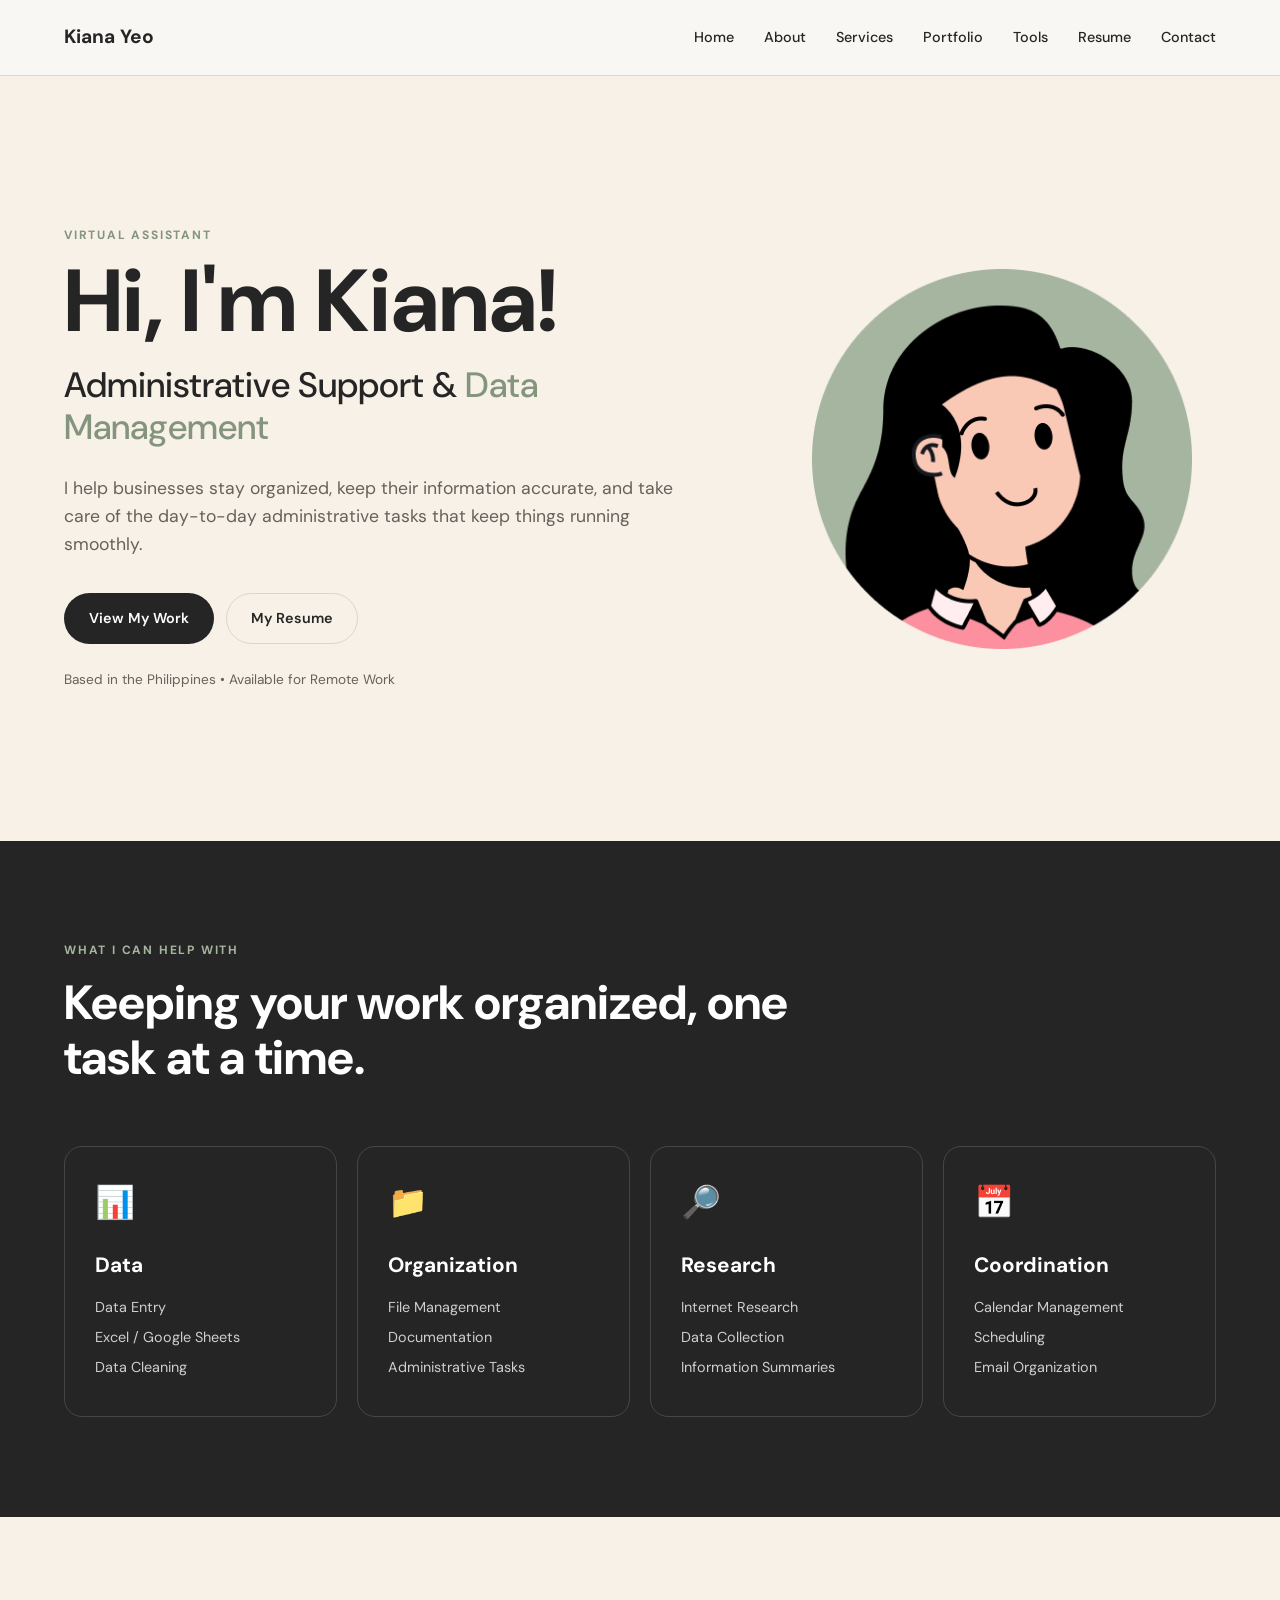
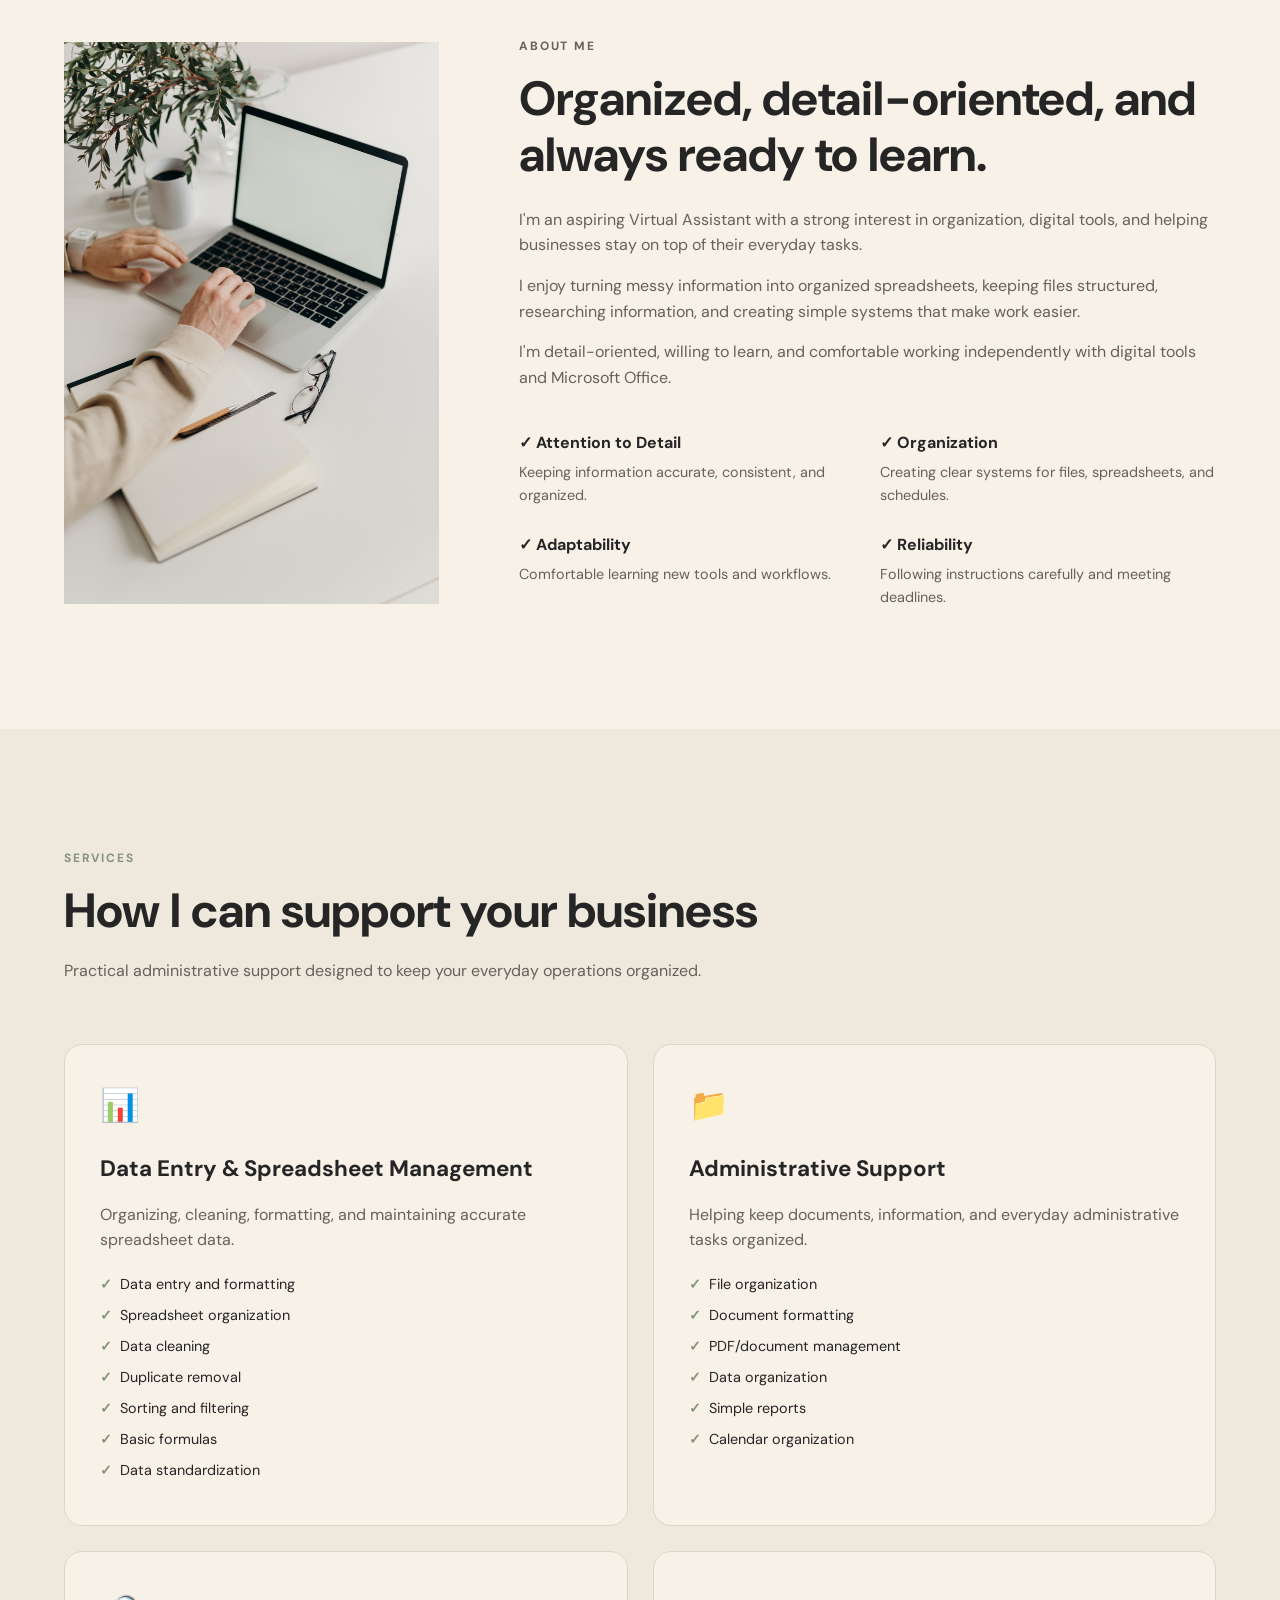
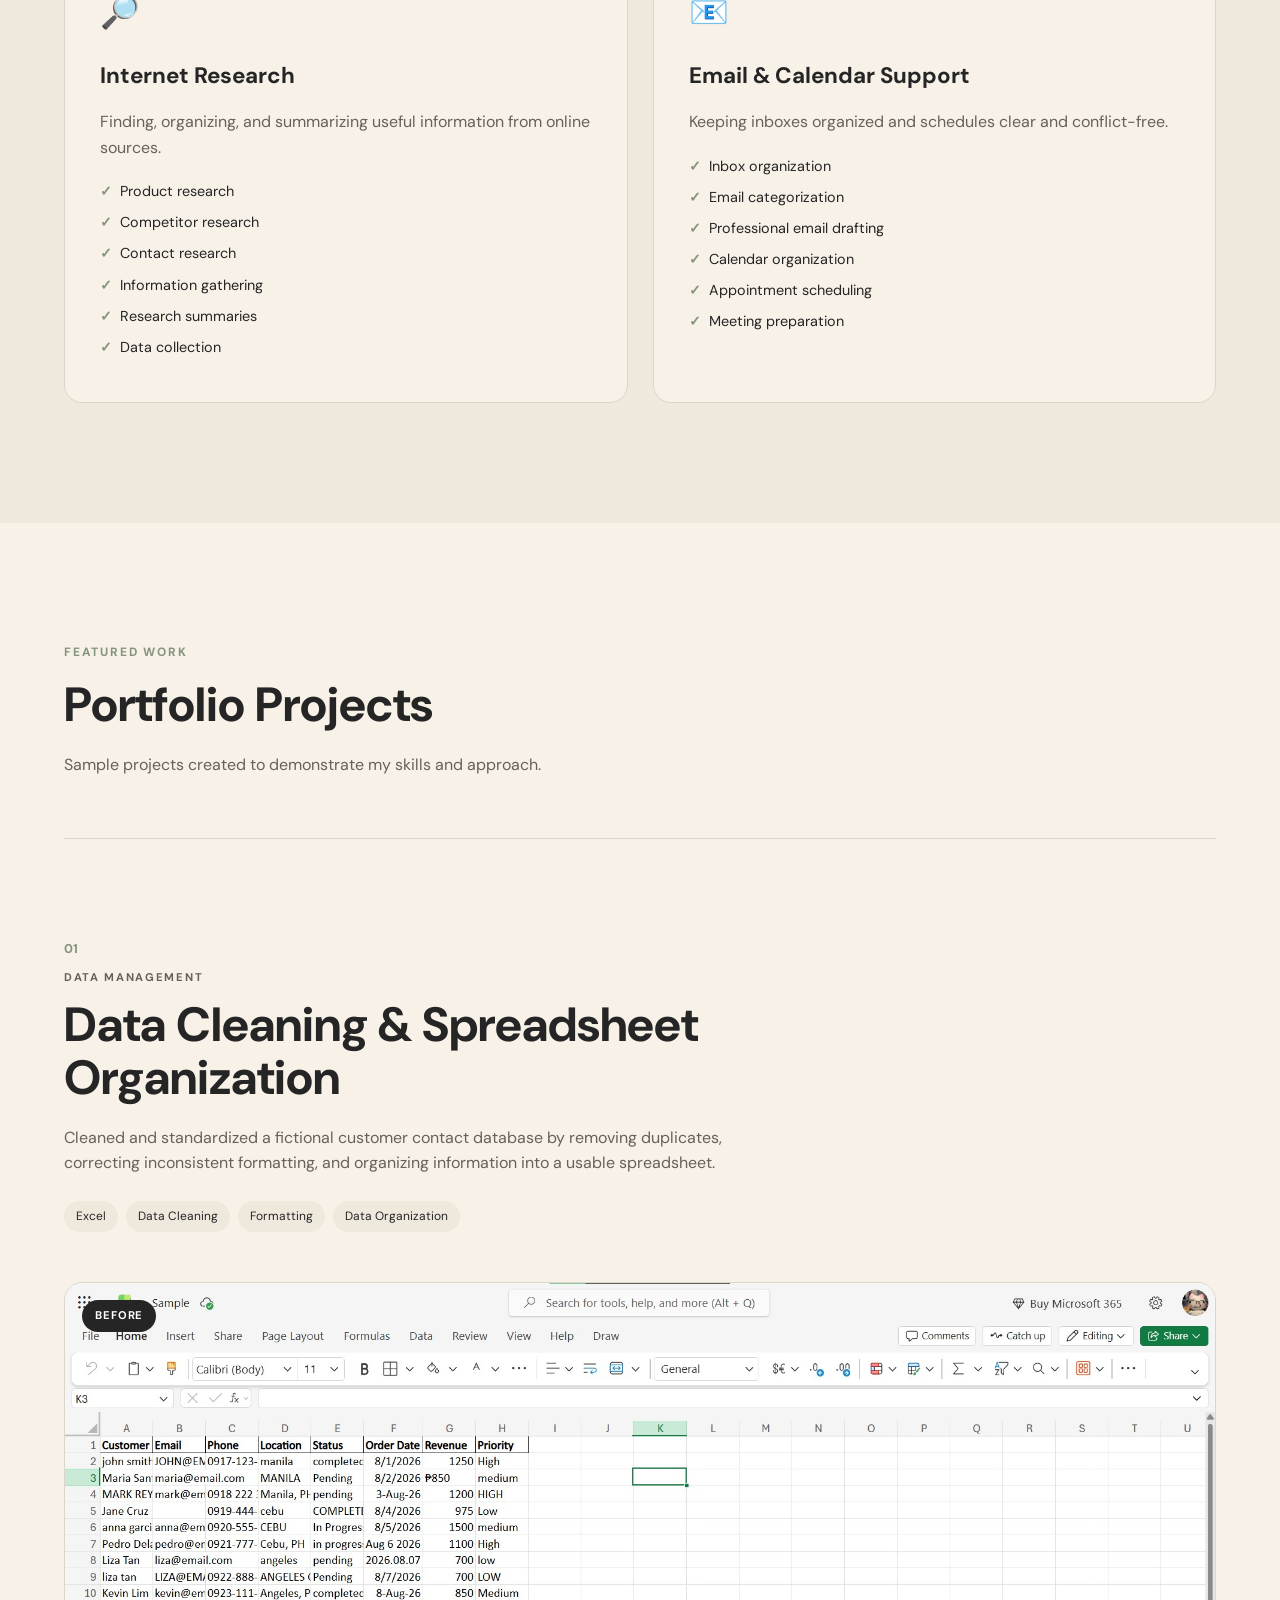
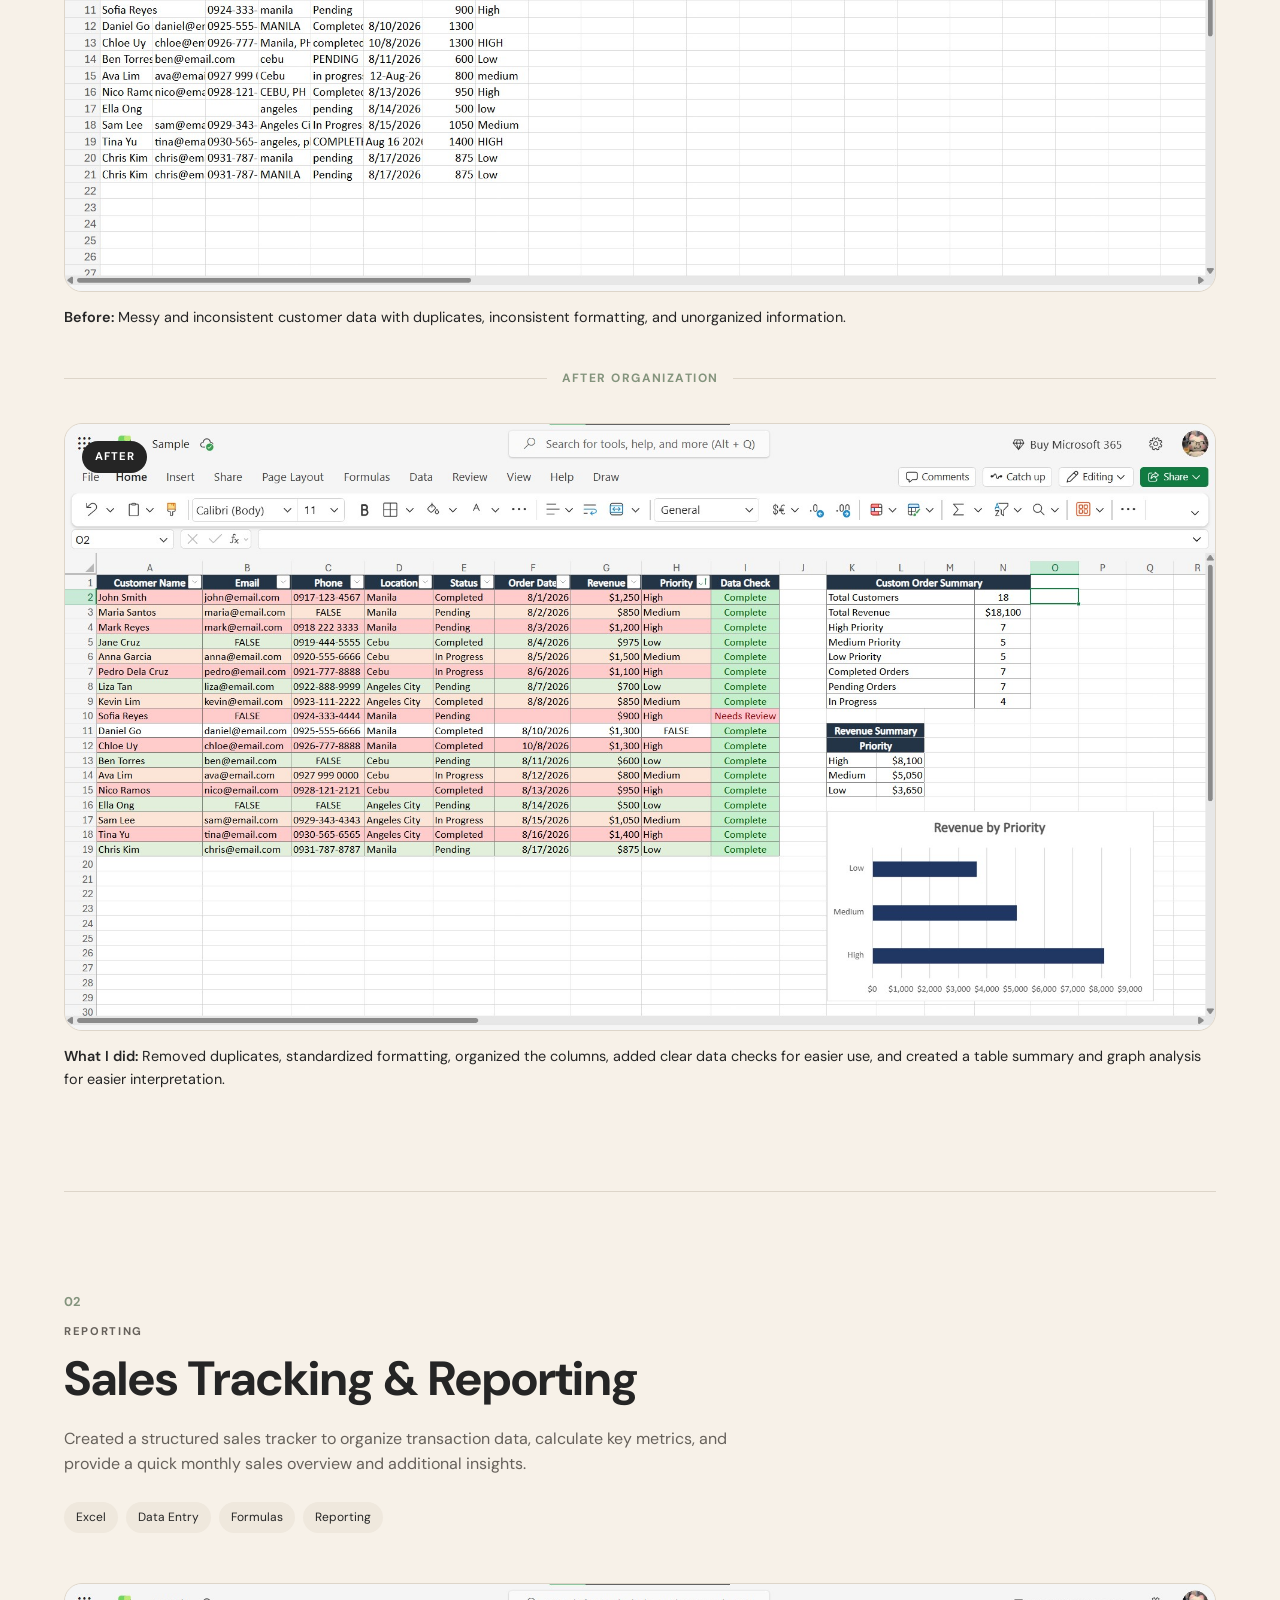
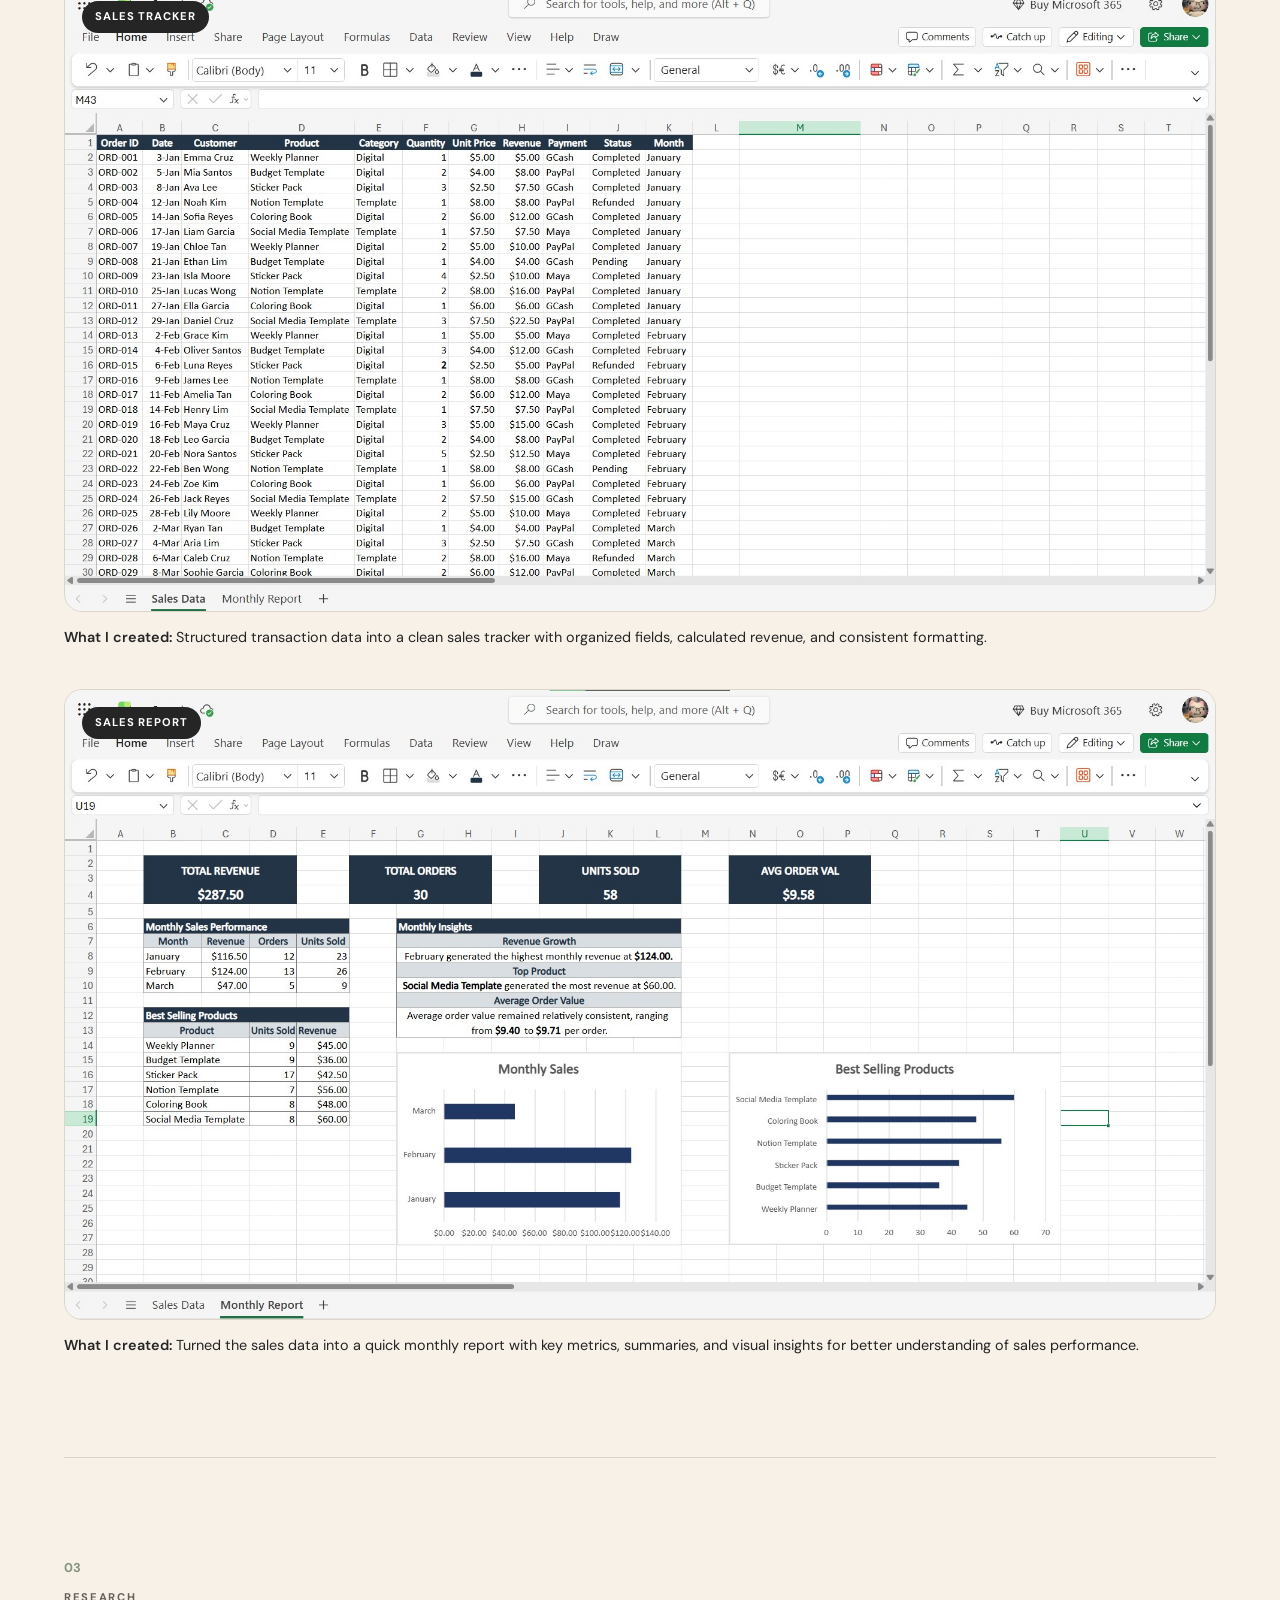
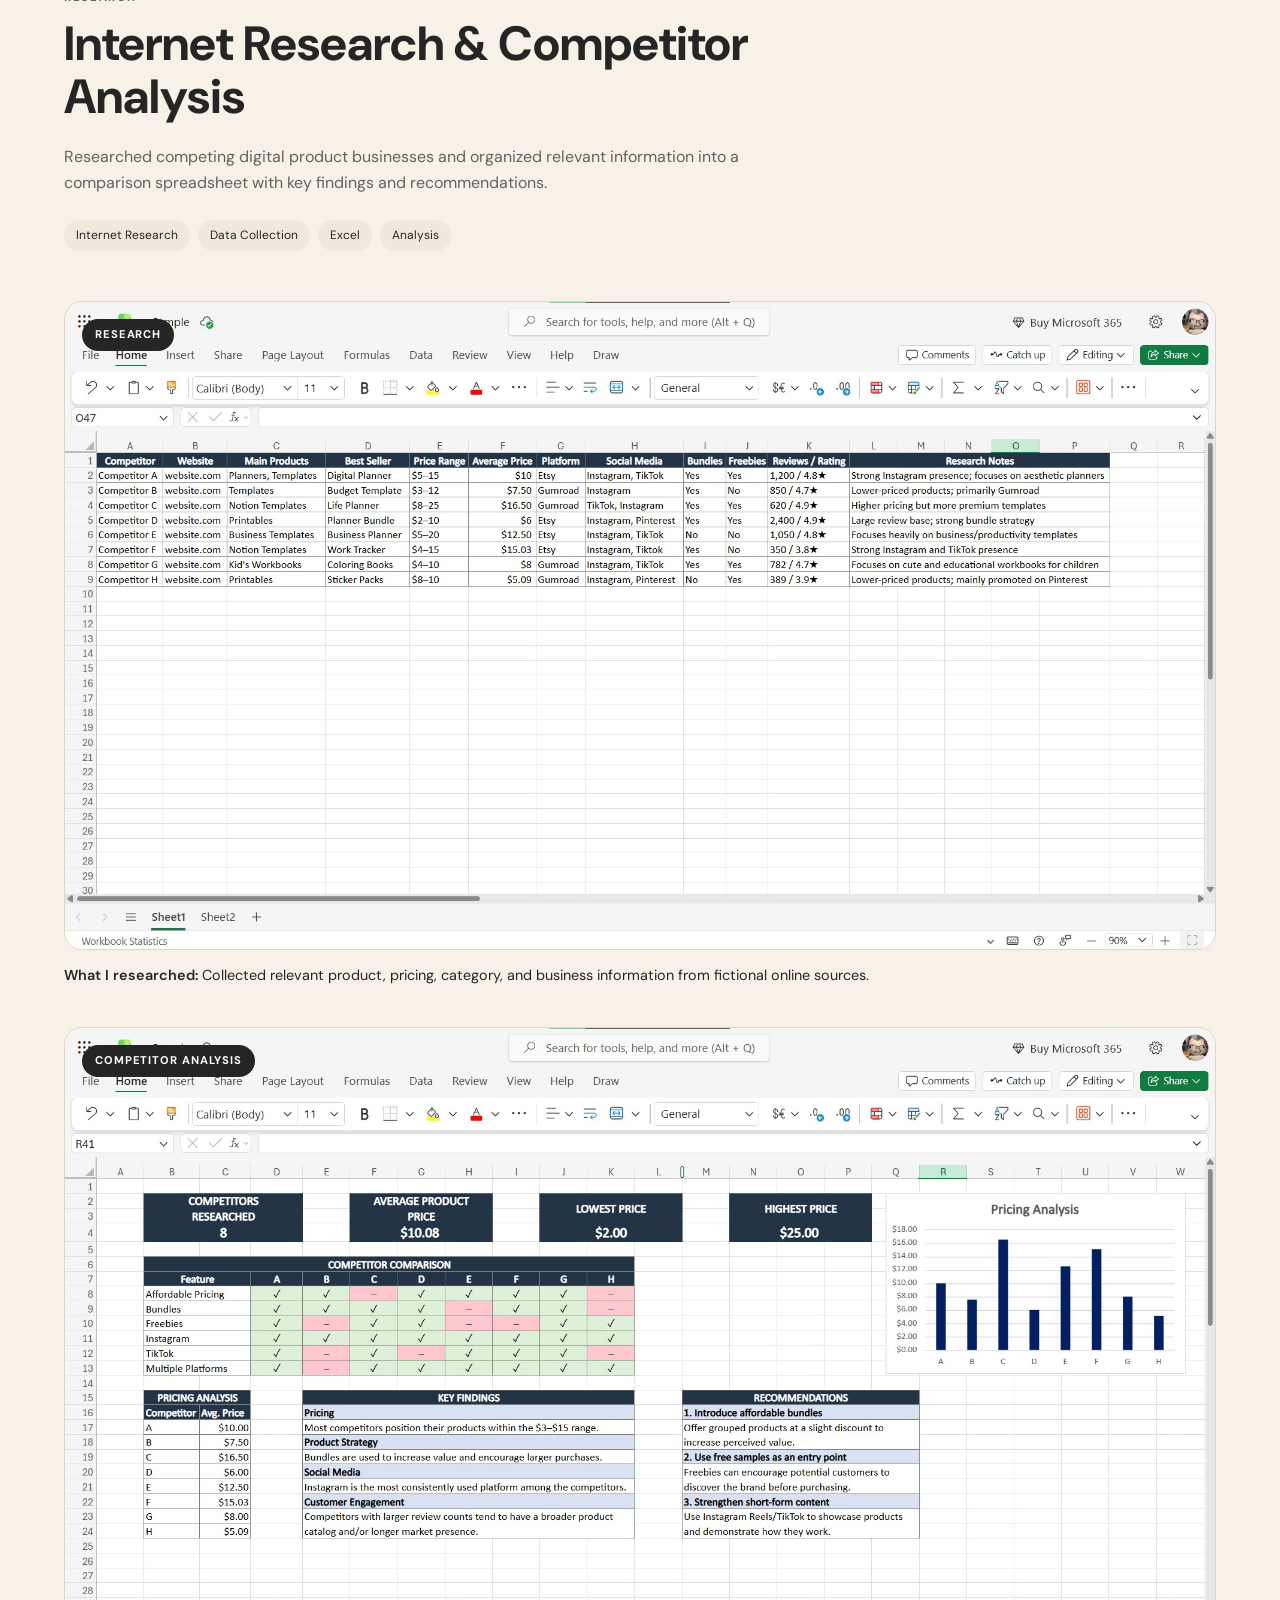
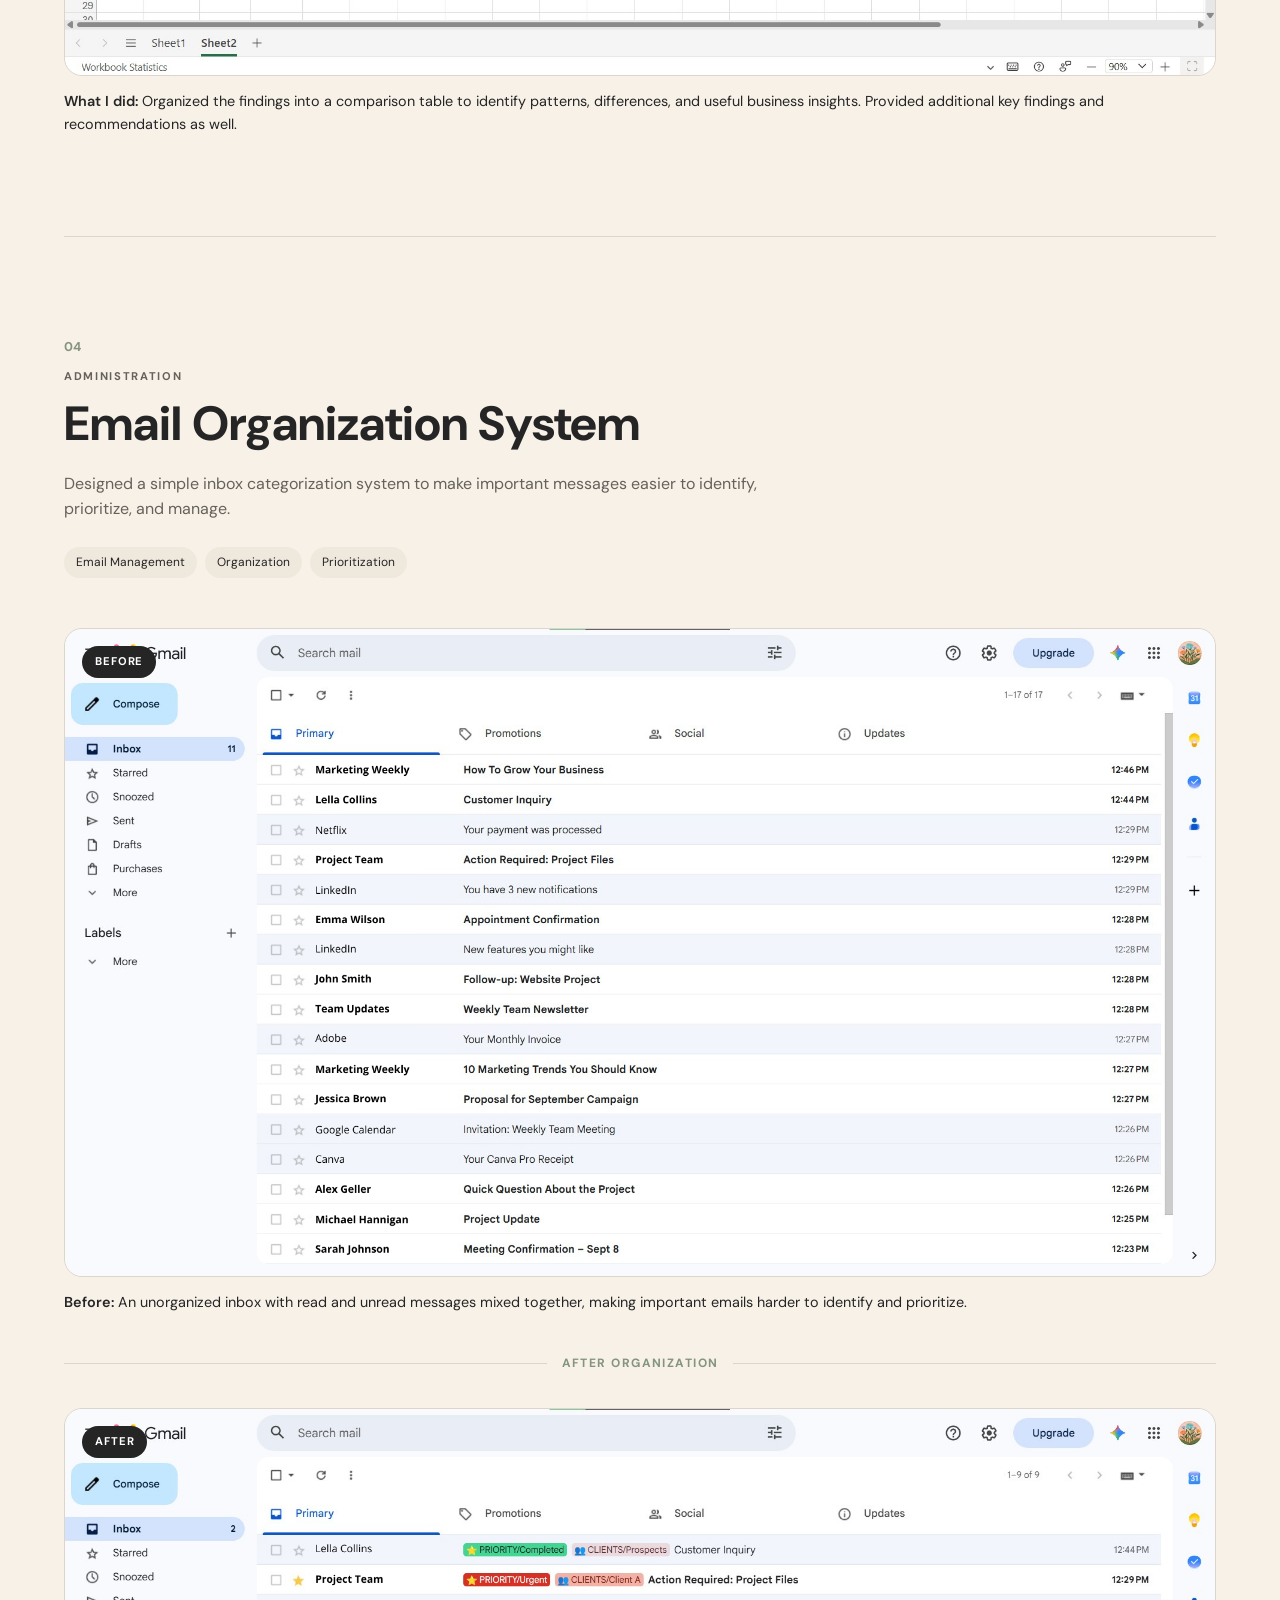
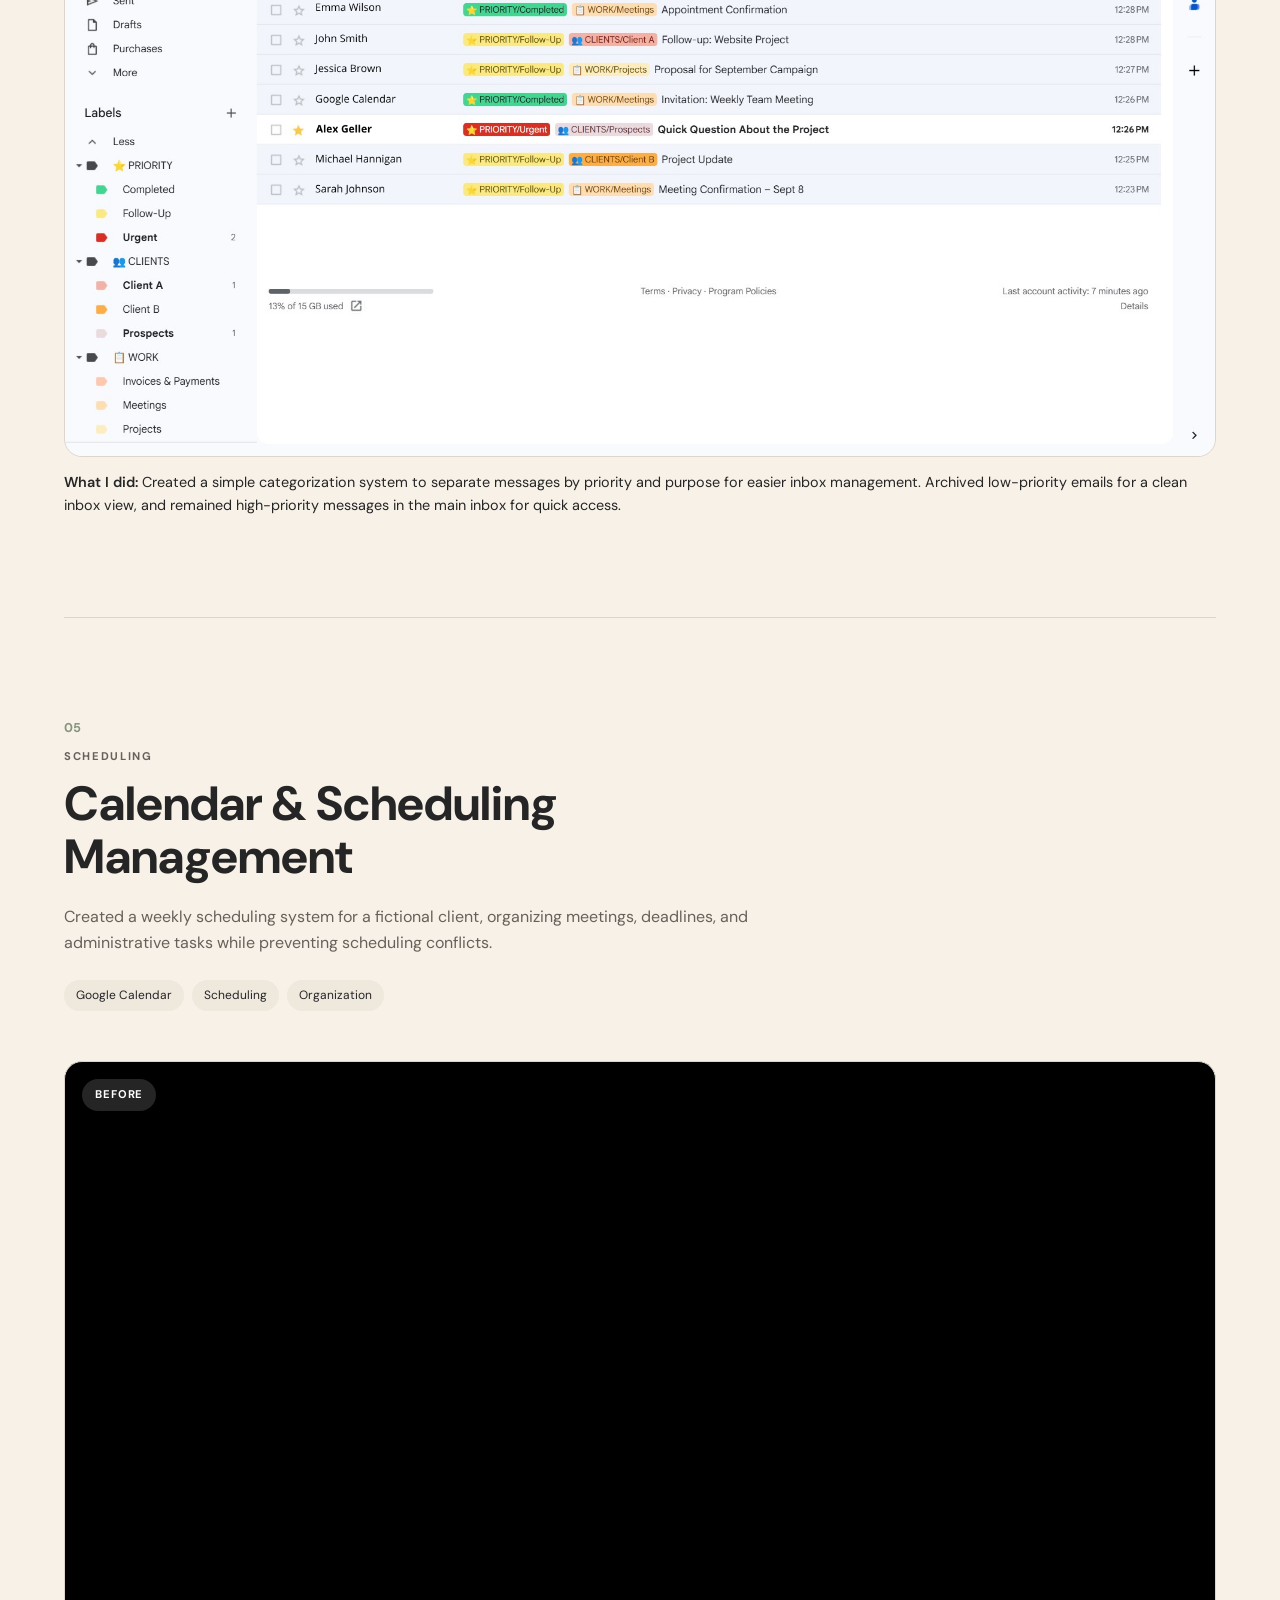
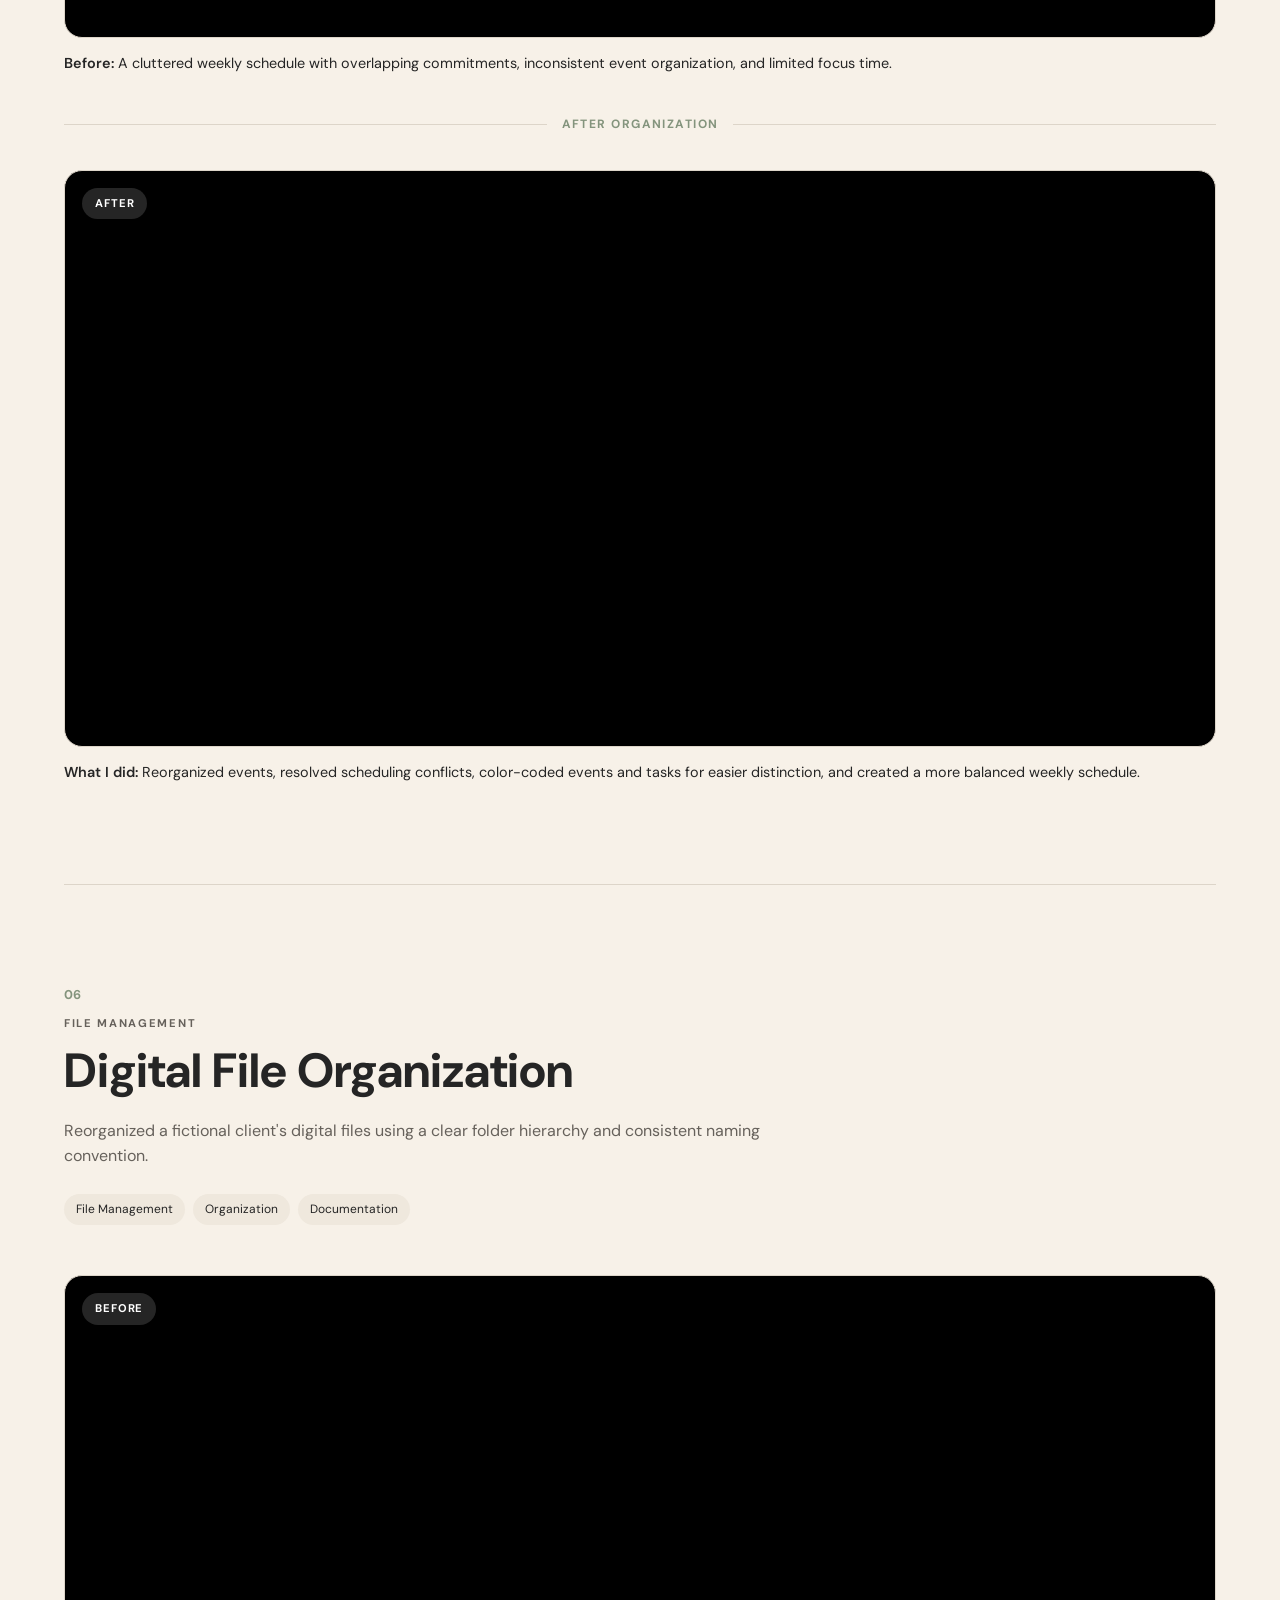
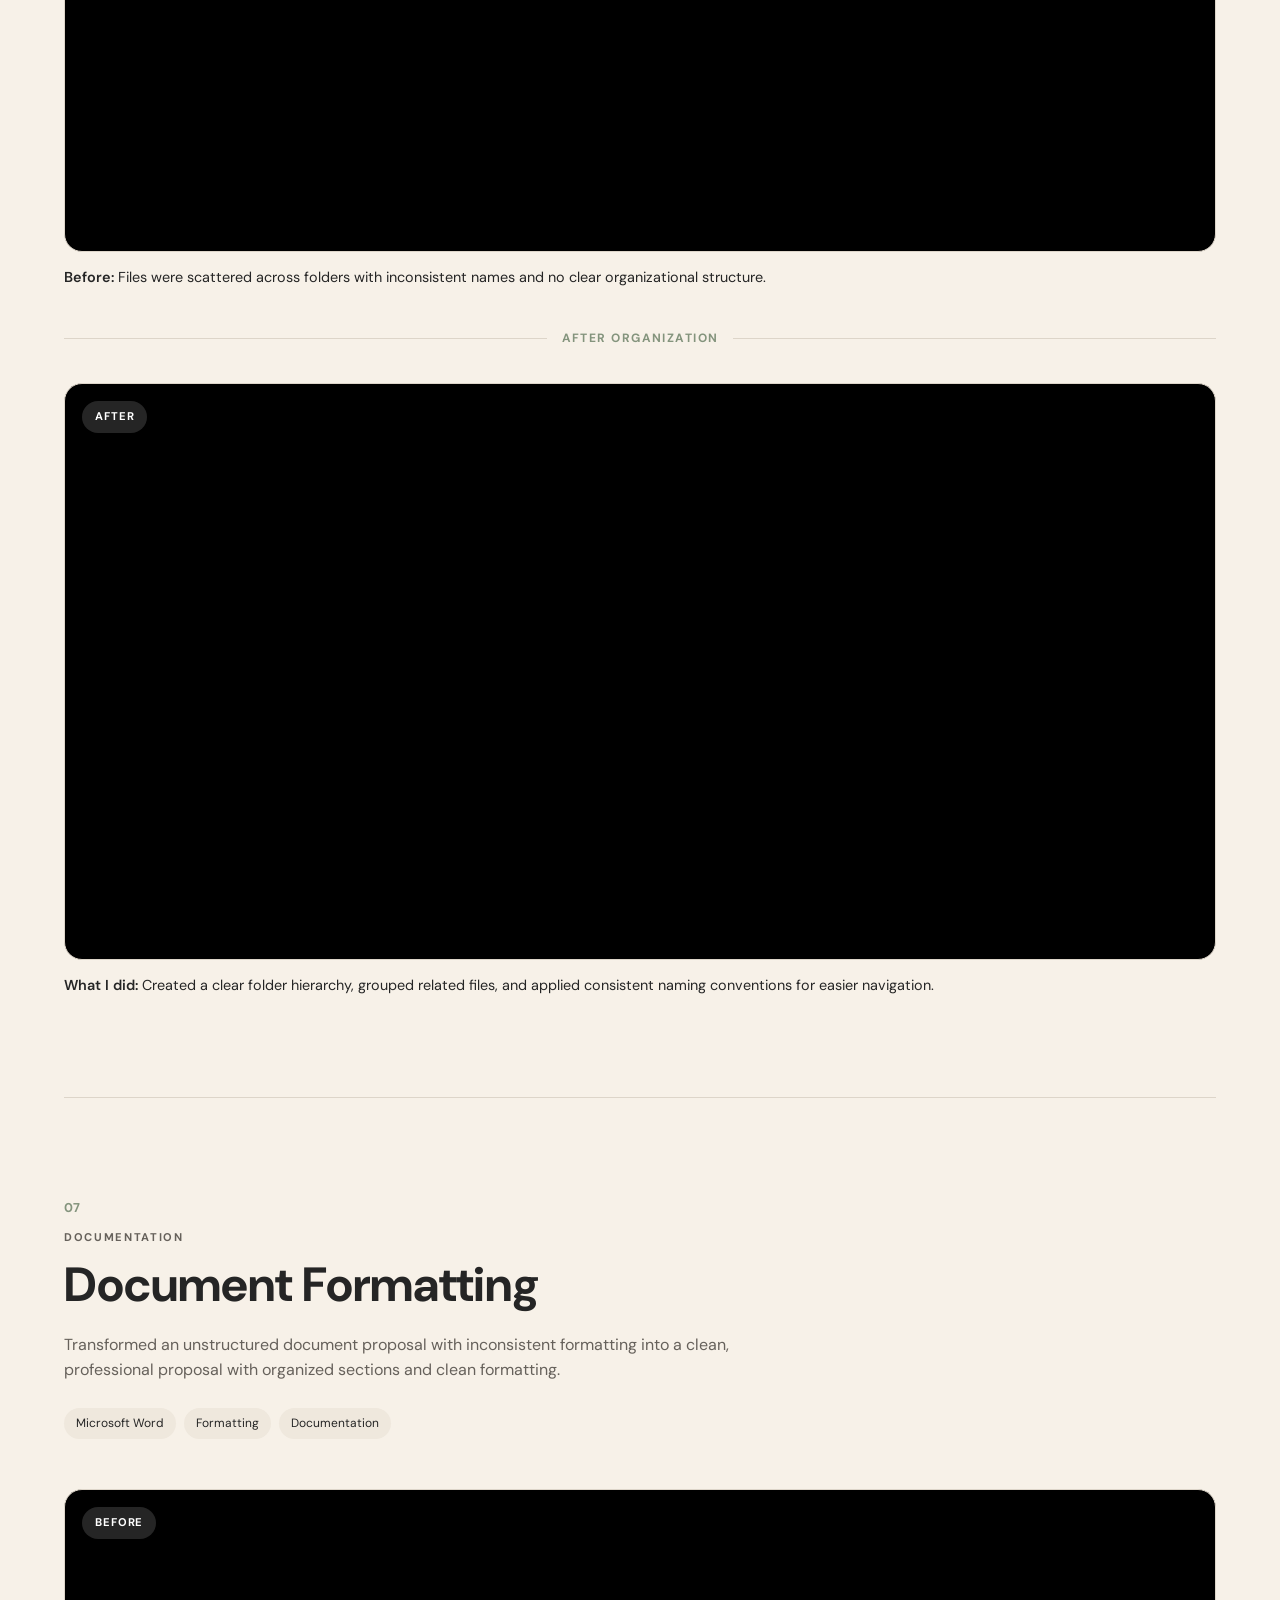
==== index.html @ dc7c70f0 "Add portfolio website" ====
<!DOCTYPE html>
<html lang="en">

<head>
    <meta charset="UTF-8">
    <meta name="viewport" content="width=device-width, initial-scale=1.0">

    <title>Kiana Yeo | Portfolio</title>

    <link rel="preconnect" href="https://fonts.googleapis.com">
    <link rel="preconnect" href="https://fonts.gstatic.com" crossorigin>

    <link href="https://fonts.googleapis.com/css2?family=DM+Sans:wght@400;500;600;700&display=swap" rel="stylesheet">

    <link rel="icon" type="image/png" href="images/site-icon.png">

    <!-- CSS -->
    <link rel="stylesheet" href="style.css">
</head>

<body>

    <!-- =====================================================
         NAVIGATION
    ====================================================== -->

    <header class="navbar">

        <div class="container nav-container">

            <a href="#home" class="logo">
                Kiana Yeo
            </a>

            <nav class="nav-links">

                <a href="#home">Home</a>
                <a href="#about">About</a>
                <a href="#services">Services</a>
                <a href="#portfolio">Portfolio</a>
                <a href="#tools">Tools</a>
                <a href="#resume">Resume</a>
                <a href="#contact">Contact</a>

            </nav>

            <!-- Mobile menu button -->
            <button class="menu-button" aria-label="Open menu">
                ☰
            </button>

        </div>

    </header>


    <main>

<!-- =====================================================
     HERO / HOME
====================================================== -->

        <section id="home" class="hero">

            <div class="container hero-container">

                <div class="hero-content">

                    <p class="eyebrow">
                        VIRTUAL ASSISTANT
                    </p>

                    <h1>
                        Hi, I'm Kiana!
                    </h1>

                    <h2>
                        Administrative Support &
                        <span>Data Management</span>
                    </h2>

                    <p class="hero-description">
                        I help businesses stay organized, keep their
                        information accurate, and take care of the
                        day-to-day administrative tasks that keep
                        things running smoothly.
                    </p>

                    <div class="hero-buttons">

                        <a href="#portfolio" class="button button-primary">
                            View My Work
                        </a>

                        <a href="#resume" class="button button-secondary">
                            My Resume
                        </a>

                    </div>

                    <p class="availability">
                        Based in the Philippines • Available for Remote Work
                    </p>

                </div>


                <!-- Hero Avatar -->

                <div class="hero-avatar">

                    <img src="images/my-avatar.png" alt="Illustrated profile avatar">

                </div>

            </div>

        </section>


        <!-- =====================================================
             WHAT I CAN HELP WITH
        ====================================================== -->

        <section class="capabilities">

            <div class="container">

                <div class="section-heading">

                    <p class="eyebrow">
                        WHAT I CAN HELP WITH
                    </p>

                    <h2>
                        Keeping your work organized,
                        one task at a time.
                    </h2>

                </div>


                <div class="capability-grid">

                    <!-- Card 1 -->
                    <article class="capability-card">

                        <div class="card-icon">
                            📊
                        </div>

                        <h3>Data</h3>

                        <ul>
                            <li>Data Entry</li>
                            <li>Excel / Google Sheets</li>
                            <li>Data Cleaning</li>
                        </ul>

                    </article>


                    <!-- Card 2 -->
                    <article class="capability-card">

                        <div class="card-icon">
                            📁
                        </div>

                        <h3>Organization</h3>

                        <ul>
                            <li>File Management</li>
                            <li>Documentation</li>
                            <li>Administrative Tasks</li>
                        </ul>

                    </article>


                    <!-- Card 3 -->
                    <article class="capability-card">

                        <div class="card-icon">
                            🔎
                        </div>

                        <h3>Research</h3>

                        <ul>
                            <li>Internet Research</li>
                            <li>Data Collection</li>
                            <li>Information Summaries</li>
                        </ul>

                    </article>


                    <!-- Card 4 -->
                    <article class="capability-card">

                        <div class="card-icon">
                            📅
                        </div>

                        <h3>Coordination</h3>

                        <ul>
                            <li>Calendar Management</li>
                            <li>Scheduling</li>
                            <li>Email Organization</li>
                        </ul>

                    </article>

                </div>

            </div>

        </section>


        <!-- =====================================================
             ABOUT
        ====================================================== -->

        <section id="about" class="about section">

            <div class="container about-container">

                <div class="about-image">

                    <img src="images/stockimage1.jpg" alt="Stock Image">

                </div>


                <div class="about-content">

                    <p class="eyebrow">
                        ABOUT ME
                    </p>

                    <h2>
                        Organized, detail-oriented,
                        and always ready to learn.
                    </h2>

                    <p>
                        I'm an aspiring Virtual Assistant with a strong
                        interest in organization, digital tools, and
                        helping businesses stay on top of their everyday
                        tasks.
                    </p>

                    <p>
                        I enjoy turning messy information into organized
                        spreadsheets, keeping files structured,
                        researching information, and creating simple
                        systems that make work easier.
                    </p>

                    <p>
                        I'm detail-oriented, willing to learn, and
                        comfortable working independently with digital
                        tools and Microsoft Office.
                    </p>


                    <div class="strengths">

                        <div class="strength">
                            <strong>✓ Attention to Detail</strong>
                            <p>
                                Keeping information accurate,
                                consistent, and organized.
                            </p>
                        </div>

                        <div class="strength">
                            <strong>✓ Organization</strong>
                            <p>
                                Creating clear systems for files,
                                spreadsheets, and schedules.
                            </p>
                        </div>

                        <div class="strength">
                            <strong>✓ Adaptability</strong>
                            <p>
                                Comfortable learning new tools
                                and workflows.
                            </p>
                        </div>

                        <div class="strength">
                            <strong>✓ Reliability</strong>
                            <p>
                                Following instructions carefully
                                and meeting deadlines.
                            </p>
                        </div>

                    </div>

                </div>

            </div>

        </section>


        <!-- =====================================================
             SERVICES
        ====================================================== -->

        <section id="services" class="services section section-light">

            <div class="container">

                <div class="section-heading">

                    <p class="eyebrow">
                        SERVICES
                    </p>

                    <h2>
                        How I can support your business
                    </h2>

                    <p>
                        Practical administrative support designed
                        to keep your everyday operations organized.
                    </p>

                </div>


                <div class="service-grid">

                    <!-- Service 1 -->
                    <article class="service-card">

                        <div class="card-icon">
                            📊
                        </div>

                        <h3>
                            Data Entry & Spreadsheet Management
                        </h3>

                        <p>
                            Organizing, cleaning, formatting, and
                            maintaining accurate spreadsheet data.
                        </p>

                        <ul>
                            <li>Data entry and formatting</li>
                            <li>Spreadsheet organization</li>
                            <li>Data cleaning</li>
                            <li>Duplicate removal</li>
                            <li>Sorting and filtering</li>
                            <li>Basic formulas</li>
                            <li>Data standardization</li>
                        </ul>

                    </article>


                    <!-- Service 2 -->
                    <article class="service-card">

                        <div class="card-icon">
                            📁
                        </div>

                        <h3>
                            Administrative Support
                        </h3>

                        <p>
                            Helping keep documents, information,
                            and everyday administrative tasks
                            organized.
                        </p>

                        <ul>
                            <li>File organization</li>
                            <li>Document formatting</li>
                            <li>PDF/document management</li>
                            <li>Data organization</li>
                            <li>Simple reports</li>
                            <li>Calendar organization</li>
                        </ul>

                    </article>


                    <!-- Service 3 -->
                    <article class="service-card">

                        <div class="card-icon">
                            🔎
                        </div>

                        <h3>
                            Internet Research
                        </h3>

                        <p>
                            Finding, organizing, and summarizing
                            useful information from online sources.
                        </p>

                        <ul>
                            <li>Product research</li>
                            <li>Competitor research</li>
                            <li>Contact research</li>
                            <li>Information gathering</li>
                            <li>Research summaries</li>
                            <li>Data collection</li>
                        </ul>

                    </article>


                    <!-- Service 4 -->
                    <article class="service-card">

                        <div class="card-icon">
                            📧
                        </div>

                        <h3>
                            Email & Calendar Support
                        </h3>

                        <p>
                            Keeping inboxes organized and schedules
                            clear and conflict-free.
                        </p>

                        <ul>
                            <li>Inbox organization</li>
                            <li>Email categorization</li>
                            <li>Professional email drafting</li>
                            <li>Calendar organization</li>
                            <li>Appointment scheduling</li>
                            <li>Meeting preparation</li>
                        </ul>

                    </article>

                </div>

            </div>

        </section>


        <!-- =====================================================
             PORTFOLIO
        ====================================================== -->

        <section id="portfolio" class="portfolio section">

            <div class="container">

                <div class="section-heading">

                    <p class="eyebrow">
                        FEATURED WORK
                    </p>

                    <h2>
                        Portfolio Projects
                    </h2>

                    <p>
                        Sample projects created to demonstrate
                        my skills and approach.
                    </p>

                </div>


                <!-- =================================================
                     PROJECT 1 — DATA CLEANING
                ================================================== -->

                <article class="project">

                    <div class="project-info">

                        <span class="project-number">
                            01
                        </span>

                        <p class="project-category">
                            DATA MANAGEMENT
                        </p>

                        <h3>
                            Data Cleaning & Spreadsheet Organization
                        </h3>

                        <p>
                            Cleaned and standardized a fictional
                            customer contact database by removing
                            duplicates, correcting inconsistent
                            formatting, and organizing information
                            into a usable spreadsheet.
                        </p>

                        <div class="project-tags">

                            <span>Excel</span>
                            <span>Data Cleaning</span>
                            <span>Formatting</span>
                            <span>Data Organization</span>

                        </div>

                    </div>


                    <div class="project-visual">

                        <!-- BEFORE -->

                        <div class="showcase-item">

                            <span class="showcase-label">
                                BEFORE
                            </span>

                            <img src="images/data-cleaning-before.jpg"
                                alt="Before screenshot of the unorganized customer database">

                            <p class="showcase-caption">
                                <strong>Before:</strong>
                                Messy and inconsistent customer data with
                                duplicates, inconsistent formatting, and
                                unorganized information.
                            </p>

                        </div>


                        <div class="showcase-divider">
                            <span>After Organization</span>
                        </div>


                        <!-- AFTER -->

                        <div class="showcase-item">

                            <span class="showcase-label">
                                AFTER
                            </span>

                            <img src="images/data-cleaning-after.jpg"
                                alt="After screenshot of the cleaned and organized customer database">

                            <p class="showcase-caption">
                                <strong>What I did:</strong>
                                Removed duplicates, standardized formatting,
                                organized the columns, added clear
                                data checks for easier use, and created
                                a table summary and graph analysis for
                                easier interpretation.
                            </p>

                        </div>

                    </div>

                </article>


                <!-- =================================================
                     PROJECT 2 — SALES TRACKING
                ================================================== -->

                <article class="project project-reverse">

                    <div class="project-info">

                        <span class="project-number">
                            02
                        </span>

                        <p class="project-category">
                            REPORTING
                        </p>

                        <h3>
                            Sales Tracking & Reporting
                        </h3>

                        <p>
                            Created a structured sales tracker to
                            organize transaction data, calculate
                            key metrics, and provide a quick
                            monthly sales overview and additional
                            insights.
                        </p>

                        <div class="project-tags">

                            <span>Excel</span>
                            <span>Data Entry</span>
                            <span>Formulas</span>
                            <span>Reporting</span>

                        </div>

                    </div>


                    <div class="project-visual image-showcase">

                        <!-- SALES TRACKER -->

                        <div class="showcase-item">

                            <span class="showcase-label">
                                SALES TRACKER
                            </span>

                            <img src="images/sales-tracker-sample.jpg"
                                alt="Sales tracker spreadsheet showing organized transaction data">

                            <p class="showcase-caption">
                                <strong>What I created:</strong>
                                Structured transaction data into a clean
                                sales tracker with organized fields,
                                calculated revenue, and consistent formatting.
                            </p>

                        </div>


                        <!-- SALES REPORT -->

                        <div class="showcase-item">

                            <span class="showcase-label">
                                SALES REPORT
                            </span>

                            <img src="images/sales-report-sample.jpg"
                                alt="Sales report showing monthly sales metrics and analysis">

                            <p class="showcase-caption">
                                <strong>What I created:</strong>
                                Turned the sales data into a quick monthly
                                report with key metrics, summaries, and
                                visual insights for better understanding of
                                sales performance.
                            </p>

                        </div>

                    </div>

                </article>


                <!-- =================================================
                     PROJECT 3 — RESEARCH
                ================================================== -->

                <article class="project">

                    <div class="project-info">

                        <span class="project-number">
                            03
                        </span>

                        <p class="project-category">
                            RESEARCH
                        </p>

                        <h3>
                            Internet Research & Competitor Analysis
                        </h3>

                        <p>
                            Researched competing digital product
                            businesses and organized relevant
                            information into a comparison
                            spreadsheet with key findings and
                            recommendations.
                        </p>

                        <div class="project-tags">

                            <span>Internet Research</span>
                            <span>Data Collection</span>
                            <span>Excel</span>
                            <span>Analysis</span>

                        </div>

                    </div>


                    <div class="project-visual image-showcase">

                        <!-- RESEARCH -->

                        <div class="showcase-item">

                            <span class="showcase-label">
                                RESEARCH
                            </span>

                            <img src="images/internet-research-sample.jpg" alt="Internet research spreadsheet">

                            <p class="showcase-caption">
                                <strong>What I researched:</strong>
                                Collected relevant product, pricing,
                                category, and business information from
                                fictional online sources.
                            </p>

                        </div>


                        <!-- COMPETITOR ANALYSIS -->

                        <div class="showcase-item">

                            <span class="showcase-label">
                                COMPETITOR ANALYSIS
                            </span>

                            <img src="images/competitor-analysis-sample.jpg" alt="Competitor analysis spreadsheet">

                            <p class="showcase-caption">
                                <strong>What I did:</strong>
                                Organized the findings into a comparison
                                table to identify patterns, differences,
                                and useful business insights. Provided additional
                                key findings and recommendations as well.
                            </p>

                        </div>

                    </div>

                </article>


                <!-- =================================================
                     PROJECT 4 — EMAIL ORGANIZATION
                ================================================== -->

                <article class="project project-reverse">

                    <div class="project-info">

                        <span class="project-number">
                            04
                        </span>

                        <p class="project-category">
                            ADMINISTRATION
                        </p>

                        <h3>
                            Email Organization System
                        </h3>

                        <p>
                            Designed a simple inbox categorization
                            system to make important messages easier
                            to identify, prioritize, and manage.
                        </p>

                        <div class="project-tags">

                            <span>Email Management</span>
                            <span>Organization</span>
                            <span>Prioritization</span>

                        </div>

                    </div>


                    <div class="project-visual">

                        <!-- BEFORE -->

                        <div class="showcase-item">

                            <span class="showcase-label">
                                BEFORE
                            </span>

                            <img src="images/email-system-before.png"
                                alt="Before screenshot of an unorganized email inbox">

                            <p class="showcase-caption">
                                <strong>Before:</strong>
                                An unorganized inbox with read and unread
                                messages mixed together, making important
                                emails harder to identify and prioritize.
                            </p>

                        </div>


                        <div class="showcase-divider">
                            <span>After Organization</span>
                        </div>


                        <!-- AFTER -->

                        <div class="showcase-item">

                            <span class="showcase-label">
                                AFTER
                            </span>

                            <img src="images/email-system-after.png" alt="After screenshot of an organized email inbox">

                            <p class="showcase-caption">
                                <strong>What I did:</strong>
                                Created a simple categorization system
                                to separate messages by priority and
                                purpose for easier inbox management.
                                Archived low-priority emails for a clean inbox view,
                                and remained high-priority messages in the main inbox for quick access.
                            </p>

                        </div>

                    </div>

                </article>


                <!-- =================================================
                     PROJECT 5 — CALENDAR
                ================================================== -->

                <article class="project">

                    <div class="project-info">

                        <span class="project-number">
                            05
                        </span>

                        <p class="project-category">
                            SCHEDULING
                        </p>

                        <h3>
                            Calendar & Scheduling Management
                        </h3>

                        <p>
                            Created a weekly scheduling system for
                            a fictional client, organizing meetings,
                            deadlines, and administrative tasks while
                            preventing scheduling conflicts.
                        </p>

                        <div class="project-tags">

                            <span>Google Calendar</span>
                            <span>Scheduling</span>
                            <span>Organization</span>

                        </div>

                    </div>


                    <div class="project-visual">

                        <!-- BEFORE -->

                        <div class="showcase-item">

                            <span class="showcase-label">
                                BEFORE
                            </span>

                            <video src="videos/before-calendar-sample.mp4" autoplay muted loop playsinline>
                            </video>

                            <p class="showcase-caption">
                                <strong>Before:</strong>
                                A cluttered weekly schedule with overlapping
                                commitments, inconsistent event organization,
                                and limited focus time.
                            </p>

                        </div>


                        <div class="showcase-divider">
                            <span>After Organization</span>
                        </div>


                        <!-- AFTER -->

                        <div class="showcase-item">

                            <span class="showcase-label">
                                AFTER
                            </span>

                            <video src="videos/after-calendar-sample.mp4" autoplay muted loop playsinline>
                            </video>

                            <p class="showcase-caption">
                                <strong>What I did:</strong>
                                Reorganized events, resolved scheduling
                                conflicts, color-coded events and tasks for
                                easier distinction, and created a more balanced
                                weekly schedule.
                            </p>

                        </div>

                    </div>

                </article>


                <!-- =================================================
                     PROJECT 6 — FILE MANAGEMENT
                ================================================== -->

                <article class="project project-reverse">

                    <div class="project-info">

                        <span class="project-number">
                            06
                        </span>

                        <p class="project-category">
                            FILE MANAGEMENT
                        </p>

                        <h3>
                            Digital File Organization
                        </h3>

                        <p>
                            Reorganized a fictional client's digital
                            files using a clear folder hierarchy and
                            consistent naming convention.
                        </p>

                        <div class="project-tags">

                            <span>File Management</span>
                            <span>Organization</span>
                            <span>Documentation</span>

                        </div>

                    </div>


                    <div class="project-visual">

                        <!-- BEFORE -->

                        <div class="showcase-item">

                            <span class="showcase-label">
                                BEFORE
                            </span>

                            <video src="videos/before-file-organization-sample.mp4" autoplay muted loop playsinline>
                            </video>

                            <p class="showcase-caption">
                                <strong>Before:</strong>
                                Files were scattered across folders with
                                inconsistent names and no clear organizational
                                structure.
                            </p>

                        </div>


                        <div class="showcase-divider">
                            <span>After Organization</span>
                        </div>


                        <!-- AFTER -->

                        <div class="showcase-item">

                            <span class="showcase-label">
                                AFTER
                            </span>

                            <video src="videos/after-file-organization-sample.mp4" autoplay muted loop playsinline>
                            </video>

                            <p class="showcase-caption">
                                <strong>What I did:</strong>
                                Created a clear folder hierarchy, grouped
                                related files, and applied consistent
                                naming conventions for easier navigation.
                            </p>

                        </div>

                    </div>

                </article>


                <!-- =================================================
                     PROJECT 7 — DOCUMENT FORMATTING
                ================================================== -->

                <article class="project">

                    <div class="project-info">

                        <span class="project-number">
                            07
                        </span>

                        <p class="project-category">
                            DOCUMENTATION
                        </p>

                        <h3>
                            Document Formatting
                        </h3>

                        <p>
                            Transformed an unstructured document
                            proposal with inconsistent formatting
                            into a clean, professional proposal
                            with organized sections and clean formatting.
                        </p>

                        <div class="project-tags">

                            <span>Microsoft Word</span>
                            <span>Formatting</span>
                            <span>Documentation</span>

                        </div>

                    </div>


                    <div class="project-visual">

                        <!-- BEFORE -->

                        <div class="showcase-item">

                            <span class="showcase-label">
                                BEFORE
                            </span>

                            <video src="videos/before-document-proposal-sample.mp4" autoplay muted loop playsinline>
                            </video>

                            <p class="showcase-caption">
                                <strong>Before:</strong>
                                Unstructured business proposal with inconsistent
                                formatting and information that was difficult
                                to scan quickly.
                            </p>

                        </div>


                        <div class="showcase-divider">
                            <span>After Formatting</span>
                        </div>


                        <!-- AFTER -->

                        <div class="showcase-item">

                            <span class="showcase-label">
                                AFTER
                            </span>

                            <video src="videos/after-document-proposal-sample.mp4" autoplay muted loop playsinline>
                            </video>

                            <p class="showcase-caption">
                                <strong>What I did:</strong>
                                Structured the information into clear
                                sections, improved formatting, and created
                                tables for easier review and quick scanning.
                            </p>

                        </div>

                    </div>

                </article>

            </div>

        </section>


        <!-- =====================================================
             WORKFLOW
        ====================================================== -->

        <section class="workflow section section-light">

            <div class="container">

                <div class="section-heading">

                    <p class="eyebrow">
                        MY APPROACH
                    </p>

                    <h2>
                        A simple workflow for every task.
                    </h2>

                </div>


                <div class="workflow-grid">

                    <div class="workflow-step">

                        <span>01</span>

                        <h3>
                            Understand
                        </h3>

                        <p>
                            Review the task, instructions,
                            priorities, and expected deliverables.
                        </p>

                    </div>


                    <div class="workflow-line"></div>


                    <div class="workflow-step">

                        <span>02</span>

                        <h3>
                            Organize
                        </h3>

                        <p>
                            Create a clear structure before
                            beginning the work.
                        </p>

                    </div>


                    <div class="workflow-line"></div>


                    <div class="workflow-step">

                        <span>03</span>

                        <h3>
                            Execute
                        </h3>

                        <p>
                            Complete the task carefully while
                            maintaining consistency and accuracy.
                        </p>

                    </div>


                    <div class="workflow-line"></div>


                    <div class="workflow-step">

                        <span>04</span>

                        <h3>
                            Review
                        </h3>

                        <p>
                            Double-check information, formatting,
                            and potential errors.
                        </p>

                    </div>


                    <div class="workflow-line"></div>


                    <div class="workflow-step">

                        <span>05</span>

                        <h3>
                            Deliver
                        </h3>

                        <p>
                            Provide the completed work in a clear,
                            organized format.
                        </p>

                    </div>

                </div>

            </div>

        </section>


        <!-- =====================================================
             TOOLS
        ====================================================== -->

        <section id="tools" class="tools section">

            <div class="container">

                <div class="section-heading">

                    <p class="eyebrow">
                        TOOLS & SKILLS
                    </p>

                    <h2>
                        Tools I work with
                    </h2>

                </div>


                <div class="tools-grid">

                    <div class="tool-card">

                        <div class="tool-icon">
                            📊
                        </div>

                        <h3>
                            Microsoft Excel
                        </h3>

                        <p>
                            Data entry, cleaning,
                            organization, and formulas.
                        </p>

                    </div>


                    <div class="tool-card">

                        <div class="tool-icon">
                            📝
                        </div>

                        <h3>
                            Microsoft Word
                        </h3>

                        <p>
                            Document creation and
                            professional formatting.
                        </p>

                    </div>


                    <div class="tool-card">

                        <div class="tool-icon">
                            📽️
                        </div>

                        <h3>
                            PowerPoint
                        </h3>

                        <p>
                            Presentations and
                            visual reports.
                        </p>

                    </div>


                    <div class="tool-card">

                        <div class="tool-icon">
                            📄
                        </div>

                        <h3>
                            Google Docs
                        </h3>

                        <p>
                            Collaborative documentation
                            and editing.
                        </p>

                    </div>


                    <div class="tool-card">

                        <div class="tool-icon">
                            📈
                        </div>

                        <h3>
                            Google Sheets
                        </h3>

                        <p>
                            Spreadsheet management
                            and organization.
                        </p>

                    </div>


                    <div class="tool-card">

                        <div class="tool-icon">
                            📅
                        </div>

                        <h3>
                            Google Calendar
                        </h3>

                        <p>
                            Scheduling, planning,
                            and organization.
                        </p>

                    </div>

                    <div class="tool-card">

                        <div class="tool-icon">
                            📁
                        </div>

                        <h3>
                            Google Drive
                        </h3>

                        <p>
                            File storage, sharing, and
                            organization.
                        </p>

                    </div>


                    <div class="tool-card">

                        <div class="tool-icon">
                            🎨
                        </div>

                        <h3>
                            Canva
                        </h3>

                        <p>
                            Simple documents and
                            visual materials.
                        </p>

                    </div>

                </div>

            </div>

        </section>


        <!-- =====================================================
             RESUME
        ====================================================== -->

        <section id="resume" class="resume section section-light">

            <div class="container resume-container">

                <div class="resume-content">

                    <p class="eyebrow">
                        RESUME
                    </p>

                    <h2>
                        Want to know more about my experience?
                    </h2>

                    <p>
                        Take a look at my resume for a quick overview
                        of my skills, education, tools, and experience.
                    </p>

                    <a href="files/Kiana-Yeo-VA-Resume.pdf" class="button button-primary" download>
                        Download Resume
                    </a>

                </div>


                <div class="resume-preview">

                    <div class="resume-paper">

                        <img src="images/resume-preview.jpg" alt="Resume preview image">

                    </div>

                </div>

            </div>

        </section>


        <!-- =====================================================
             CONTACT
        ====================================================== -->

        <section id="contact" class="contact section">

            <div class="container contact-container">

                <div class="contact-content">

                    <p class="eyebrow">
                        CONTACT
                    </p>

                    <h2>
                        Let's work together.
                    </h2>

                    <p>
                        Need help keeping your business organized?
                        Tell me a little about your project, and
                        I'll get back to you as soon as possible.
                    </p>

                    <div class="contact-details">

                        <div>
                            <span>Email</span>

                            <a href="mailto:kiayeoo17@gmail.com">
                                kiayeoo17@gmail.com
                            </a>
                        </div>

                        <div>
                            <span>Location</span>

                            <p>
                                Philippines
                            </p>
                        </div>

                        <div>
                            <span>Availability</span>

                            <p>
                                Remote
                            </p>
                        </div>

                    </div>

                </div>


                <form class="contact-form" action="https://formspree.io/f/xnpqvlel" method="POST">

                    <input type="hidden" name="_subject" value="New Portfolio Inquiry — Kiana Yeo">

                    <div class="form-group">

                        <label for="name">
                            Name
                        </label>

                        <input type="text" id="name" name="name" placeholder="Your name" required>

                    </div>


                    <div class="form-group">

                        <label for="email">
                            Email
                        </label>

                        <input type="email" id="email" name="email" placeholder="you@example.com" required>

                    </div>


                    <div class="form-group">

                        <label for="subject">
                            What do you need help with?
                        </label>

                        <input type="text" id="subject" name="subject"
                            placeholder="e.g. Data entry, research, calendar management..." required>

                    </div>


                    <div class="form-group">

                        <label for="message">
                            Message
                        </label>

                        <textarea id="message" name="message" rows="6"
                            placeholder="Tell me a little about your project..." required></textarea>

                    </div>


                    <button type="submit" class="button button-primary">
                        Send Message
                    </button>

                </form>

            </div>

        </section>

    </main>


    <!-- =====================================================
         FOOTER
    ====================================================== -->

    <footer class="footer">

        <div class="container footer-container">

            <div>

                <a href="#home" class="logo">
                    Kiana Yeo
                </a>

                <p>
                    Virtual Assistant & Administrative Support
                </p>

            </div>


            <div class="footer-links">

                <a href="#home">Home</a>
                <a href="#portfolio">Portfolio</a>
                <a href="#contact">Contact</a>

            </div>


            <p class="copyright">
                © 2026 Kiana Yeo. All rights reserved.
            </p>

        </div>

    </footer>


</body>

</html>
---- style.css ----
/* =========================================================
   RESET
========================================================= */

* {
    margin: 0;
    padding: 0;
    box-sizing: border-box;
}

html {
    scroll-behavior: smooth;
}

body {
    font-family: "DM Sans", sans-serif;
    line-height: 1.6;
    background: #F7F1E8;
    color: #252525;
}

img {
    max-width: 100%;
    display: block;
}

a {
    color: inherit;
    text-decoration: none;
}

button,
input,
textarea {
    font: inherit;
}


/* =========================================================
   VARIABLES
========================================================= */

:root {

    /* ==============================
       COLORS
    ============================== */

    --background: #F7F1E8;
    --background-light: #EFE8DD; 

    --text: #252525;
    --text-light: #66615B;

    --accent: #A6B59F;
    --accent-dark: #84947D;

    --white: #FFFFFF;
    --border: #DDD5C9;


    /* ==============================
       BORDER RADIUS
    ============================== */

    --radius-small: 10px;
    --radius-medium: 18px;
    --radius-large: 28px;


    /* ==============================
       LAYOUT
    ============================== */

    --max-width: 1200px;

}


/* =========================================================
   GENERAL
========================================================= */

.container {
    width: min(90%, var(--max-width));
    margin: 0 auto;
}

.section {
    padding: 120px 0;
}

.section-light {
    background: var(--background-light);
}

.section-heading {
    max-width: 700px;
    margin-bottom: 60px;
}

.section-heading h2 {
    font-size: clamp(2rem, 4vw, 3rem);
    line-height: 1.15;
    margin-bottom: 20px;
}

.section-heading > p:last-child {
    color: var(--text-light);
}

.eyebrow {
    font-size: 0.75rem;
    font-weight: 700;
    letter-spacing: 0.15em;
    color: var(--accent-dark);
    margin-bottom: 15px;
}


/* =========================================================
   NAVIGATION
========================================================= */

.navbar {
    position: sticky;
    top: 0;
    z-index: 1000;

    background: rgba(248, 247, 244, 0.95);
    border-bottom: 1px solid var(--border);

    backdrop-filter: blur(10px);
}

.nav-container {
    min-height: 75px;

    display: flex;
    align-items: center;
    justify-content: space-between;
}

.logo {
    font-size: 1.2rem;
    font-weight: 700;
}

.nav-links {
    display: flex;
    align-items: center;
    gap: 30px;
}

.nav-links a {
    font-size: 0.9rem;
    font-weight: 500;

    transition: color 0.2s ease;
}

.nav-links a:hover {
    color: var(--accent-dark);
}

.menu-button {
    display: none;

    border: none;
    background: none;

    font-size: 1.5rem;
    cursor: pointer;
}


/* =========================================================
   BUTTONS
========================================================= */

.button {
    display: inline-flex;
    align-items: center;
    justify-content: center;

    padding: 13px 24px;

    border-radius: 999px;

    font-size: 0.9rem;
    font-weight: 600;

    border: 1px solid transparent;

    transition:
        transform 0.2s ease,
        background 0.2s ease;
}

.button:hover {
    transform: translateY(-2px);
}

.button-primary {
    background: var(--text);
    color: var(--white);
}

.button-primary:hover {
    background: var(--accent-dark);
}

.button-secondary {
    background: transparent;
    border-color: var(--border);
}

.button-secondary:hover {
    background: var(--white);
}


/* =========================================================
   HERO
========================================================= */

.hero {
    min-height: 85vh;

    display: flex;
    align-items: center;

    padding: 100px 0;
}

.hero-container {
    display: grid;
    grid-template-columns: 1.2fr 0.8fr;
    gap: 80px;

    align-items: center;
}

.hero-content {
    max-width: 700px;
}

.hero h1 {
    font-size: clamp(3rem, 7vw, 5.5rem);
    line-height: 0.95;

    margin-bottom: 20px;
}

.hero h2 {
    font-size: clamp(1.4rem, 3vw, 2.2rem);
    font-weight: 500;

    line-height: 1.2;

    margin-bottom: 25px;
}

.hero h2 span {
    color: var(--accent-dark);
}

.hero-description {
    max-width: 620px;

    font-size: 1.1rem;
    color: var(--text-light);

    margin-bottom: 35px;
}

.hero-buttons {
    display: flex;
    flex-wrap: wrap;
    gap: 12px;

    margin-bottom: 25px;
}

.availability {
    font-size: 0.85rem;
    color: var(--text-light);
}


/* =========================================================
   HERO AVATAR
========================================================= */

.hero-avatar {
    display: flex;
    align-items: center;
    justify-content: center;
}

.hero-avatar img {
    width: min(380px, 100%);
    height: auto;
    display: block;
}


/* =========================================================
   CAPABILITIES
========================================================= */

.capabilities {
    padding: 100px 0;
    background: var(--text);
    color: var(--white);
}

.capabilities .eyebrow {
    color: var(--accent);
}

.capabilities .section-heading {
    max-width: 750px;
}

.capability-grid {
    display: grid;

    grid-template-columns:
        repeat(4, 1fr);

    gap: 20px;
}

.capability-card {
    padding: 30px;

    border: 1px solid rgba(255, 255, 255, 0.15);
    border-radius: var(--radius-medium);

    transition:
        transform 0.2s ease,
        background 0.2s ease;
}

.capability-card:hover {
    transform: translateY(-5px);
    background: rgba(255, 255, 255, 0.05);
}

.card-icon {
    font-size: 2rem;
    margin-bottom: 20px;
}

.capability-card h3 {
    font-size: 1.3rem;
    margin-bottom: 15px;
}

.capability-card ul {
    list-style: none;

    color: #cfcfcf;

    font-size: 0.9rem;
}

.capability-card li {
    margin-bottom: 7px;
}


/* =========================================================
   ABOUT
========================================================= */

.about-container {
    display: grid;

    grid-template-columns: 0.7fr 1.3fr;

    gap: 80px;

    align-items: center;
}

.about-content h2 {
    font-size: clamp(2rem, 4vw, 3rem);
    line-height: 1.15;

    margin-bottom: 25px;
}

.about-content > p {
    color: var(--text-light);
    margin-bottom: 15px;
}

.strengths {
    display: grid;

    grid-template-columns:
        repeat(2, 1fr);

    gap: 25px;

    margin-top: 40px;
}

.strength strong {
    display: block;
    margin-bottom: 5px;
}

.strength p {
    font-size: 0.9rem;
    color: var(--text-light);
}


/* =========================================================
   SERVICES
========================================================= */

.service-grid {
    display: grid;

    grid-template-columns:
        repeat(2, 1fr);

    gap: 25px;
}

.service-card {
    padding: 35px;

    background: var(--background);

    border: 1px solid var(--border);
    border-radius: var(--radius-medium);

    transition:
        transform 0.2s ease,
        box-shadow 0.2s ease;
}

.service-card:hover {
    transform: translateY(-5px);

    box-shadow:
        0 15px 40px rgba(0, 0, 0, 0.06);
}

.service-card h3 {
    font-size: 1.4rem;
    margin-bottom: 15px;
}

.service-card > p {
    color: var(--text-light);
    margin-bottom: 20px;
}

.service-card ul {
    list-style: none;
}

.service-card li {
    position: relative;

    padding-left: 20px;

    margin-bottom: 8px;

    font-size: 0.9rem;
}

.service-card li::before {
    content: "✓";

    position: absolute;
    left: 0;

    color: var(--accent-dark);
    font-weight: 700;
}


/* =========================================================
   PORTFOLIO
========================================================= */

.project {
    display: grid;
    grid-template-columns: 0.7fr 1.3fr;
    gap: 45px;
    align-items: center;
    padding: 80px 0;
    border-top: 1px solid var(--border);
}

.project-reverse {
    grid-template-columns: 1.2fr 0.8fr;
}

.project-reverse .project-info {
    order: 2;
}

.project-reverse .project-visual {
    order: 1;
}

.project-number {
    display: block;

    font-size: 0.8rem;
    font-weight: 700;

    color: var(--accent-dark);

    margin-bottom: 10px;
}

.project-category {
    font-size: 0.7rem;
    letter-spacing: 0.15em;
    font-weight: 700;

    color: var(--text-light);

    margin-bottom: 12px;
}

.project-info h3 {
    font-size: clamp(1.8rem, 3vw, 2.5rem);
    line-height: 1.15;

    margin-bottom: 20px;
}

.project-info > p:not(.project-category) {
    color: var(--text-light);
    margin-bottom: 25px;
}

.project-tags {
    display: flex;
    flex-wrap: wrap;
    gap: 8px;
}

.project-tags span {
    padding: 6px 12px;

    background: var(--background-light);

    border-radius: 999px;

    font-size: 0.75rem;
}


/* =========================================================
   PROJECT VISUALS
========================================================= */

.project {
    display: block;
    padding: 100px 0;
    border-top: 1px solid var(--border);
}

/* Remove the old reversed layout */
.project-reverse {
    display: block;
}

.project-info {
    max-width: 720px;
    margin-bottom: 50px;
}

.project-info h3 {
    font-size: clamp(2rem, 4vw, 3rem);
    line-height: 1.1;
    margin-bottom: 20px;
}

.project-visual {
    width: 100%;
}

.showcase-caption {
    margin: 14px 0 0;
    font-size: 0.9rem;
    line-height: 1.6;
    color: var(--text-muted);
}

.showcase-caption strong {
    color: var(--text);
    font-weight: 600;
}

/* =========================================
   FULL-WIDTH SHOWCASE
========================================= */

.showcase-item {
    position: relative;
    width: 100%;
    margin-bottom: 40px;
}

.showcase-item:last-child {
    margin-bottom: 0;
}

/* Images */
.showcase-item img {
    width: 100%;
    height: auto;
    display: block;

    border-radius: var(--radius-medium);
    border: 1px solid var(--border);

    background: var(--white);
}

/* Videos */
.showcase-item video {
    width: 100%;
    height: auto;
    display: block;

    border-radius: var(--radius-medium);
    border: 1px solid var(--border);

    background: #000;

    /* No cropping */
    object-fit: contain;
}

/* =========================================
   SHOWCASE LABEL
========================================= */

.showcase-label {
    position: absolute;
    top: 18px;
    left: 18px;
    z-index: 2;

    padding: 7px 13px;

    background: var(--text);
    color: var(--white);

    border-radius: 999px;

    font-size: 0.7rem;
    font-weight: 700;
    letter-spacing: 0.08em;
}

/* =========================================
   BETWEEN BEFORE / AFTER
========================================= */

.showcase-divider {
    display: flex;
    align-items: center;
    gap: 15px;

    margin: 35px 0;
}

.showcase-divider::before,
.showcase-divider::after {
    content: "";
    flex: 1;
    height: 1px;
    background: var(--border);
}

.showcase-divider span {
    color: var(--accent-dark);
    font-size: 0.75rem;
    font-weight: 700;
    letter-spacing: 0.12em;
    text-transform: uppercase;
}

/* =========================================
   NON BEFORE/AFTER IMAGE SHOWCASE
========================================= */

.image-showcase {
    display: flex;
    flex-direction: column;
    gap: 40px;
}

.image-showcase .showcase-item {
    margin-bottom: 0;
}

/* =========================================
   MOBILE
========================================= */

@media (max-width: 650px) {

    .project {
        padding: 70px 0;
    }

    .project-info {
        margin-bottom: 35px;
    }

    .project-info h3 {
        font-size: 2rem;
    }

    .showcase-item {
        margin-bottom: 25px;
    }

    .showcase-label {
        top: 12px;
        left: 12px;
        padding: 6px 10px;
        font-size: 0.65rem;
    }

    .showcase-divider {
        margin: 25px 0;
    }

}

/* =========================================================
   WORKFLOW
========================================================= */

.workflow-grid {
    display: flex;
    align-items: flex-start;
    gap: 15px;
}

.workflow-step {
    flex: 1;
    text-align: center;
}

.workflow-step span {
    display: inline-flex;
    width: 45px;
    height: 45px;
    align-items: center;
    justify-content: center;
    margin-bottom: 15px;
    border-radius: 50%;
    background: var(--text);
    color: var(--white);
    font-size: 0.8rem;
    font-weight: 700;
}

.workflow-step h3 {
    margin-bottom: 8px;
}

.workflow-step p {
    font-size: 0.85rem;
    color: var(--text-light);
}

.workflow-line {
    width: 30px;
    height: 1px;
    background: var(--border);
    margin-top: 22px;
}


/* =========================================================
   TOOLS
========================================================= */

.tools-grid {
    display: grid;

    grid-template-columns:
        repeat(4, 1fr);

    gap: 20px;
}

.tool-card {
    padding: 30px;

    border: 1px solid var(--border);
    border-radius: var(--radius-medium);

    background: var(--white);
}

.tool-icon {
    font-size: 1.8rem;
    margin-bottom: 15px;
}

.tool-card h3 {
    margin-bottom: 8px;
}

.tool-card p {
    color: var(--text-light);
    font-size: 0.85rem;
}


/* =========================================================
   RESUME
========================================================= */

.resume-container {
    display: grid;

    grid-template-columns: 1fr 1fr;

    gap: 80px;

    align-items: center;
}

.resume-content h2 {
    font-size: clamp(2rem, 4vw, 3rem);

    line-height: 1.15;

    margin-bottom: 20px;
}

.resume-content > p:not(.eyebrow) {
    color: var(--text-light);

    margin-bottom: 30px;
}

.resume-paper {
    min-height: 500px;

    padding: 20px;

    display: flex;
    flex-direction: column;
    align-items: center;
    justify-content: center;

    background: var(--white);

    border: 1px solid var(--border);

    box-shadow:
        0 20px 50px rgba(0, 0, 0, 0.08);
}

.resume-paper p {
    font-weight: 700;
    margin-bottom: 10px;
}

.resume-paper span {
    color: var(--text-light);
    font-size: 0.85rem;
    text-align: center;
}


/* =========================================================
   CONTACT
========================================================= */

.contact-container {
    display: grid;

    grid-template-columns: 0.8fr 1.2fr;

    gap: 80px;
}

.contact-content h2 {
    font-size: clamp(2rem, 4vw, 3rem);

    line-height: 1.15;

    margin-bottom: 20px;
}

.contact-content > p:not(.eyebrow) {
    color: var(--text-light);

    margin-bottom: 35px;
}

.contact-details {
    display: flex;
    flex-direction: column;
    gap: 20px;
}

.contact-details span {
    display: block;

    font-size: 0.75rem;
    text-transform: uppercase;

    letter-spacing: 0.1em;

    color: var(--text-light);

    margin-bottom: 3px;
}

.contact-details a {
    font-weight: 600;
}

.contact-details a:hover {
    color: var(--accent-dark);
}

.contact-details p {
    margin: 0;
}


/* =========================================================
   FORM
========================================================= */

.contact-form {
    display: flex;
    flex-direction: column;
    gap: 20px;
}

.form-group {
    display: flex;
    flex-direction: column;
    gap: 7px;
}

.form-group label {
    font-size: 0.85rem;
    font-weight: 600;
}

.form-group input,
.form-group textarea {
    width: 100%;

    padding: 14px 16px;

    border: 1px solid var(--border);
    border-radius: var(--radius-small);

    background: var(--white);

    color: var(--text);

    outline: none;

    resize: vertical;

    transition: border 0.2s ease;
}

.form-group input:focus,
.form-group textarea:focus {
    border-color: var(--accent-dark);
}

.contact-form .button {
    align-self: flex-start;
    cursor: pointer;
}


/* =========================================================
   FOOTER
========================================================= */

.footer {
    padding: 50px 0;

    background: var(--text);
    color: var(--white);
}

.footer-container {
    display: grid;

    grid-template-columns:
        1fr auto 1fr;

    gap: 30px;

    align-items: center;
}

.footer p {
    color: #aaa;
    font-size: 0.8rem;
}

.footer .logo {
    display: block;
    margin-bottom: 5px;
}

.footer-links {
    display: flex;
    gap: 20px;
}

.footer-links a {
    font-size: 0.8rem;
    color: #ccc;
}

.footer-links a:hover {
    color: var(--white);
}

.copyright {
    text-align: right;
}


/* =========================================================
   RESPONSIVE — TABLET
========================================================= */

@media (max-width: 900px) {

    .nav-links {
        gap: 15px;
    }

    .hero-container,
    .about-container,
    .resume-container,
    .contact-container {
        grid-template-columns: 1fr;
    }

    .hero-image {
        max-width: 500px;
    }

    .capability-grid {
        grid-template-columns:
            repeat(2, 1fr);
    }

    .service-grid {
        grid-template-columns: 1fr;
    }

    .tools-grid {
        grid-template-columns:
            repeat(2, 1fr);
    }

    .project,
    .project-reverse {
        grid-template-columns: 1fr;
    }

    .project-reverse .project-info {
        order: initial;
    }

    .project-reverse .project-visual {
        order: initial;
    }

    .workflow-grid {
        flex-direction: column;
    }

    .workflow-line {
        width: 1px;
        height: 30px;
    }

    .workflow-step {
        max-width: 500px;
    }

    .footer-container {
        grid-template-columns: 1fr;
    }

    .copyright {
        text-align: left;
    }

}


/* =========================================================
   RESPONSIVE — MOBILE
========================================================= */

@media (max-width: 650px) {

    .section {
        padding: 80px 0;
    }

    .nav-links {
        display: none;
    }

    .menu-button {
        display: block;
    }

    .hero {
        padding: 80px 0;
    }

    .hero h1 {
        font-size: 3.2rem;
    }

    .hero-buttons {
        flex-direction: column;
        align-items: stretch;
    }

    .button {
        width: 100%;
    }

    .capability-grid {
        grid-template-columns: 1fr;
    }

    .strengths {
        grid-template-columns: 1fr;
    }

    .tools-grid {
        grid-template-columns: 1fr;
    }

    .before-after {
        grid-template-columns: 1fr;
    }

    .project-arrow {
        text-align: center;
        transform: rotate(90deg);
    }

    .project-image {
        min-height: 250px;
    }

    .large-image {
        min-height: 300px;
    }

    .service-card,
    .tool-card {
        padding: 25px;
    }

}
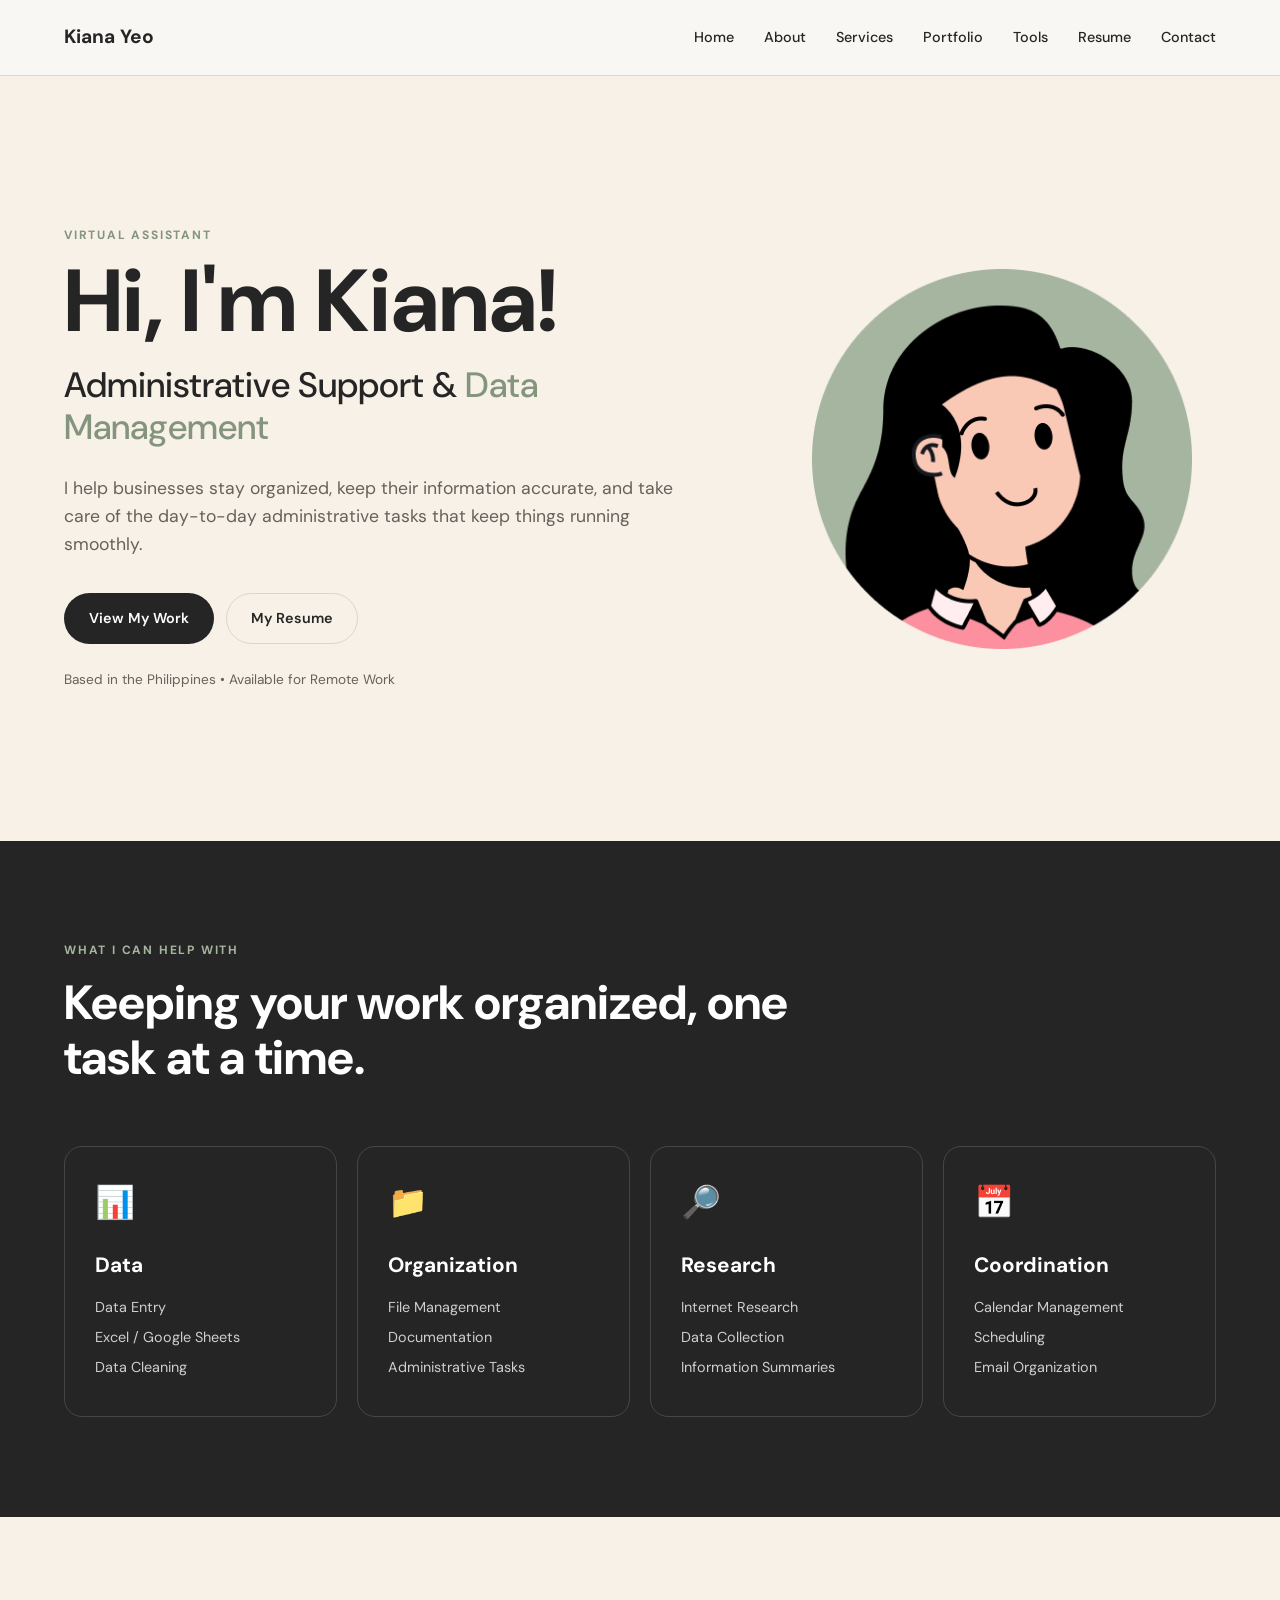
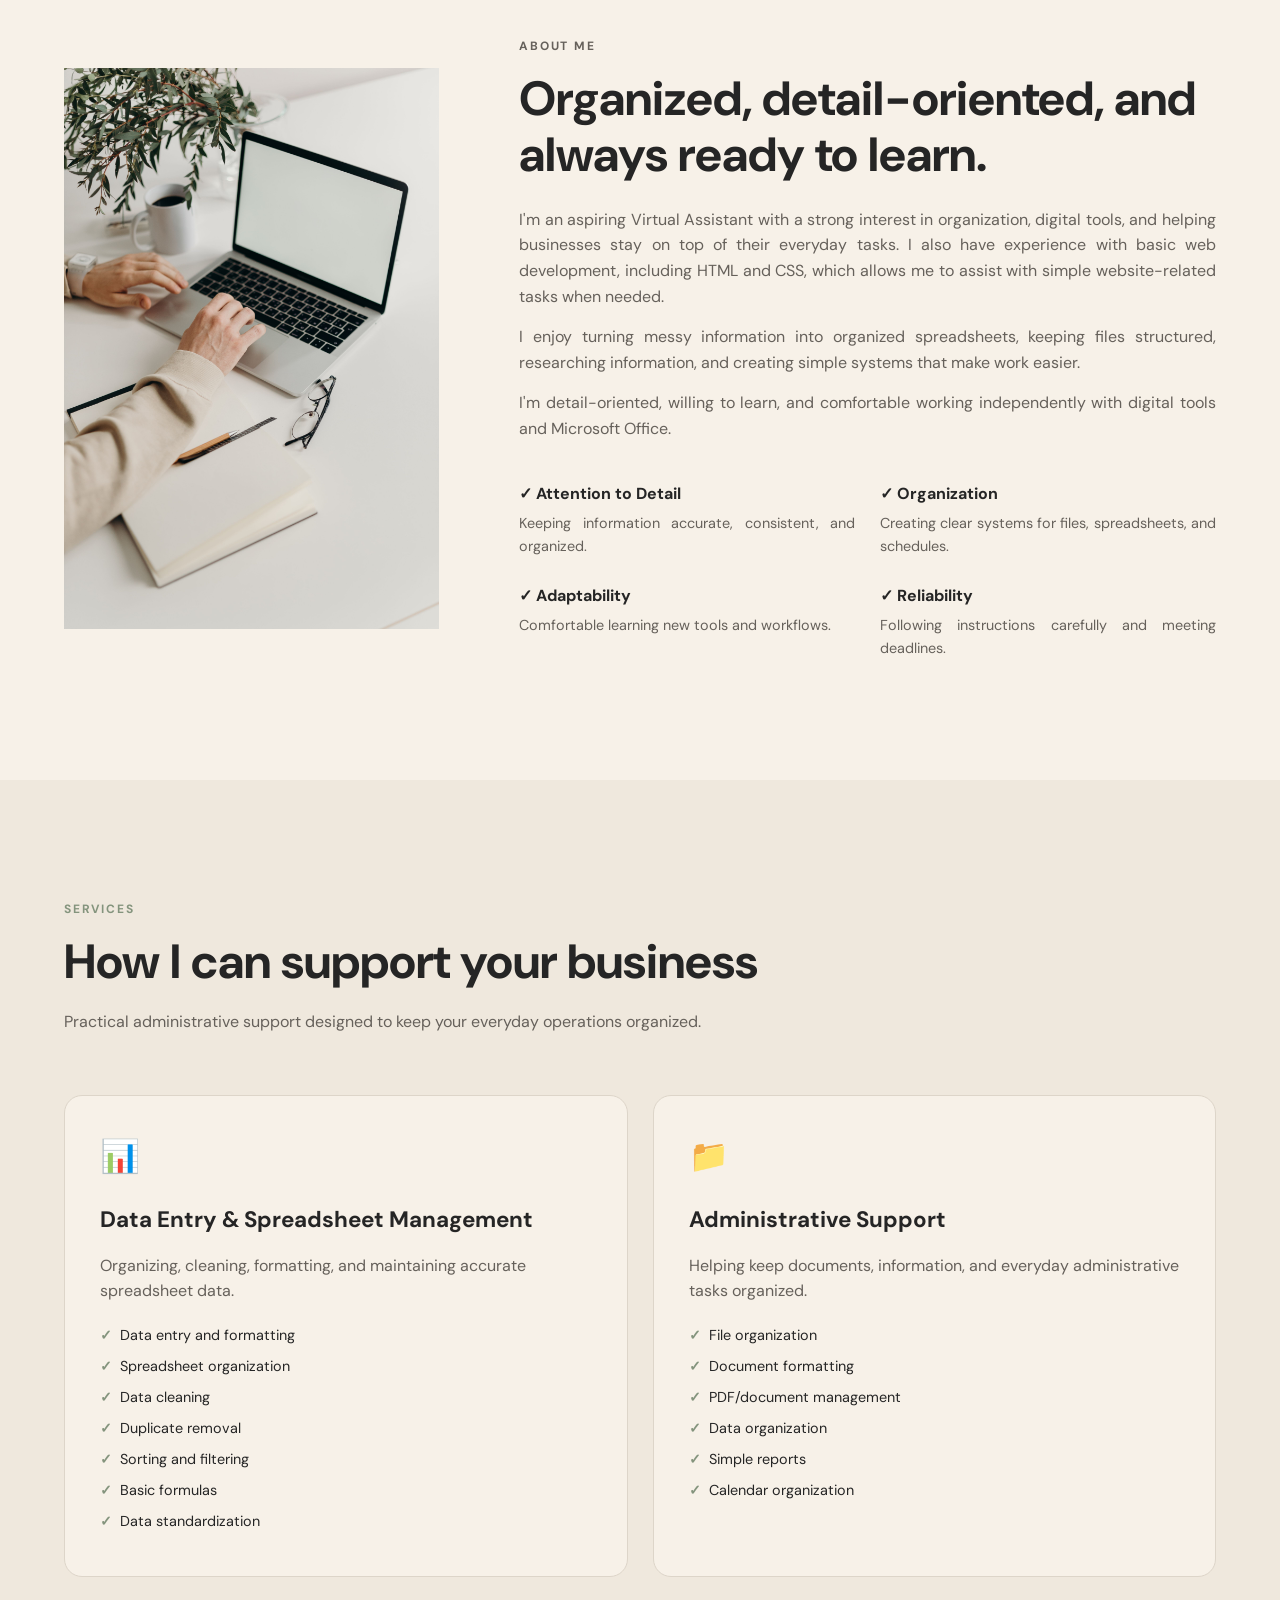
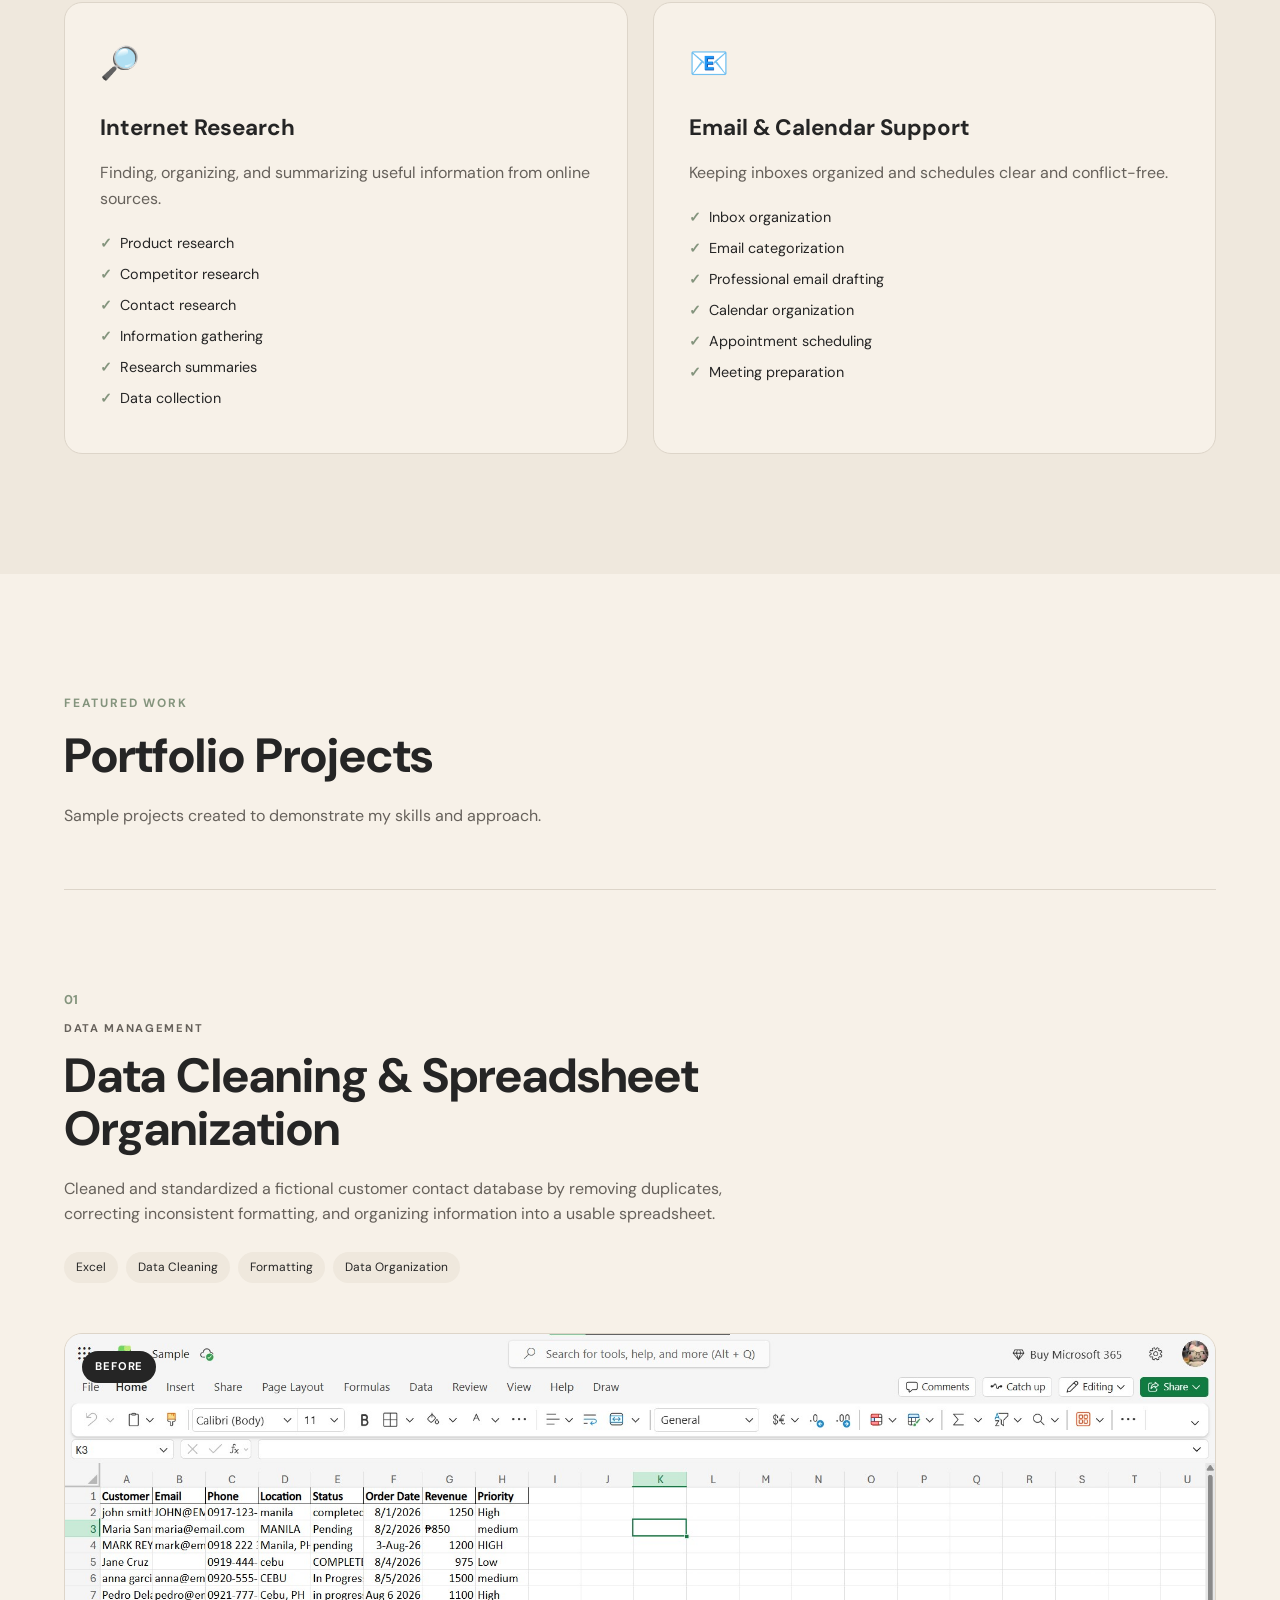
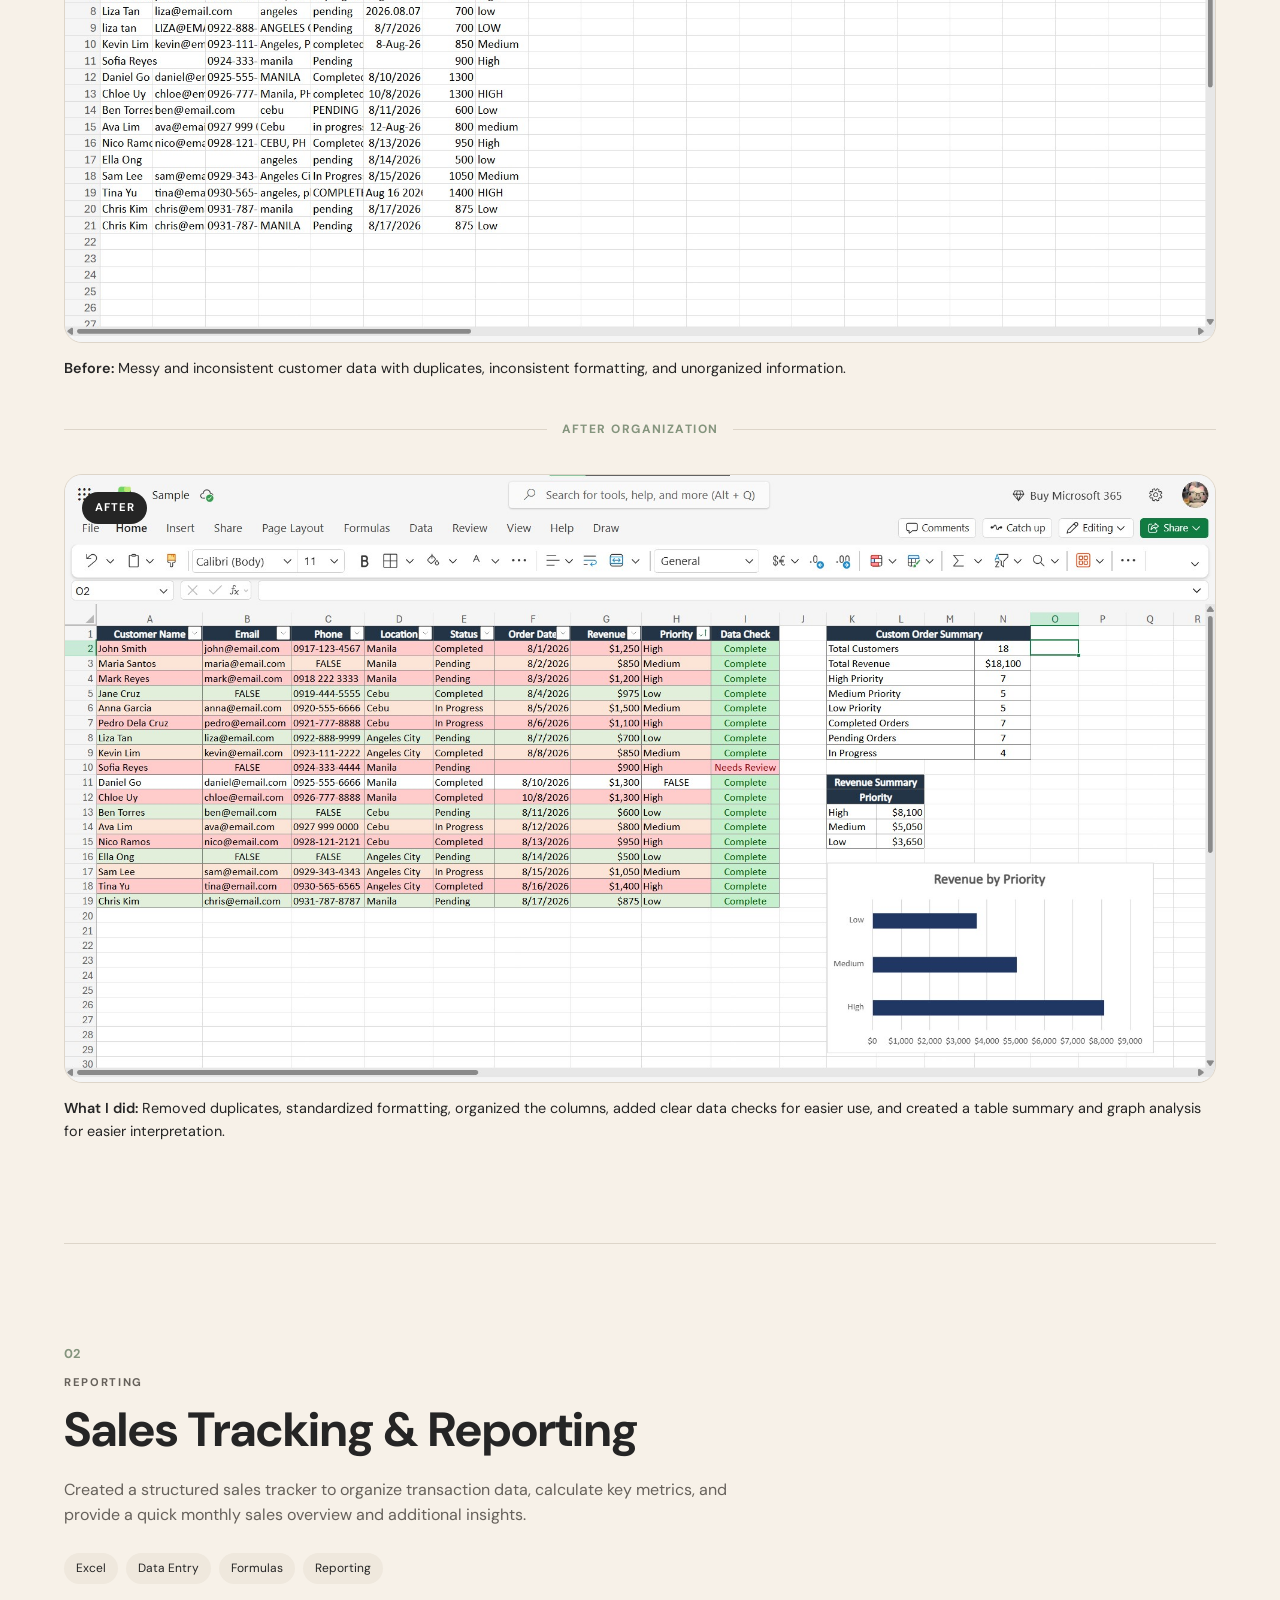
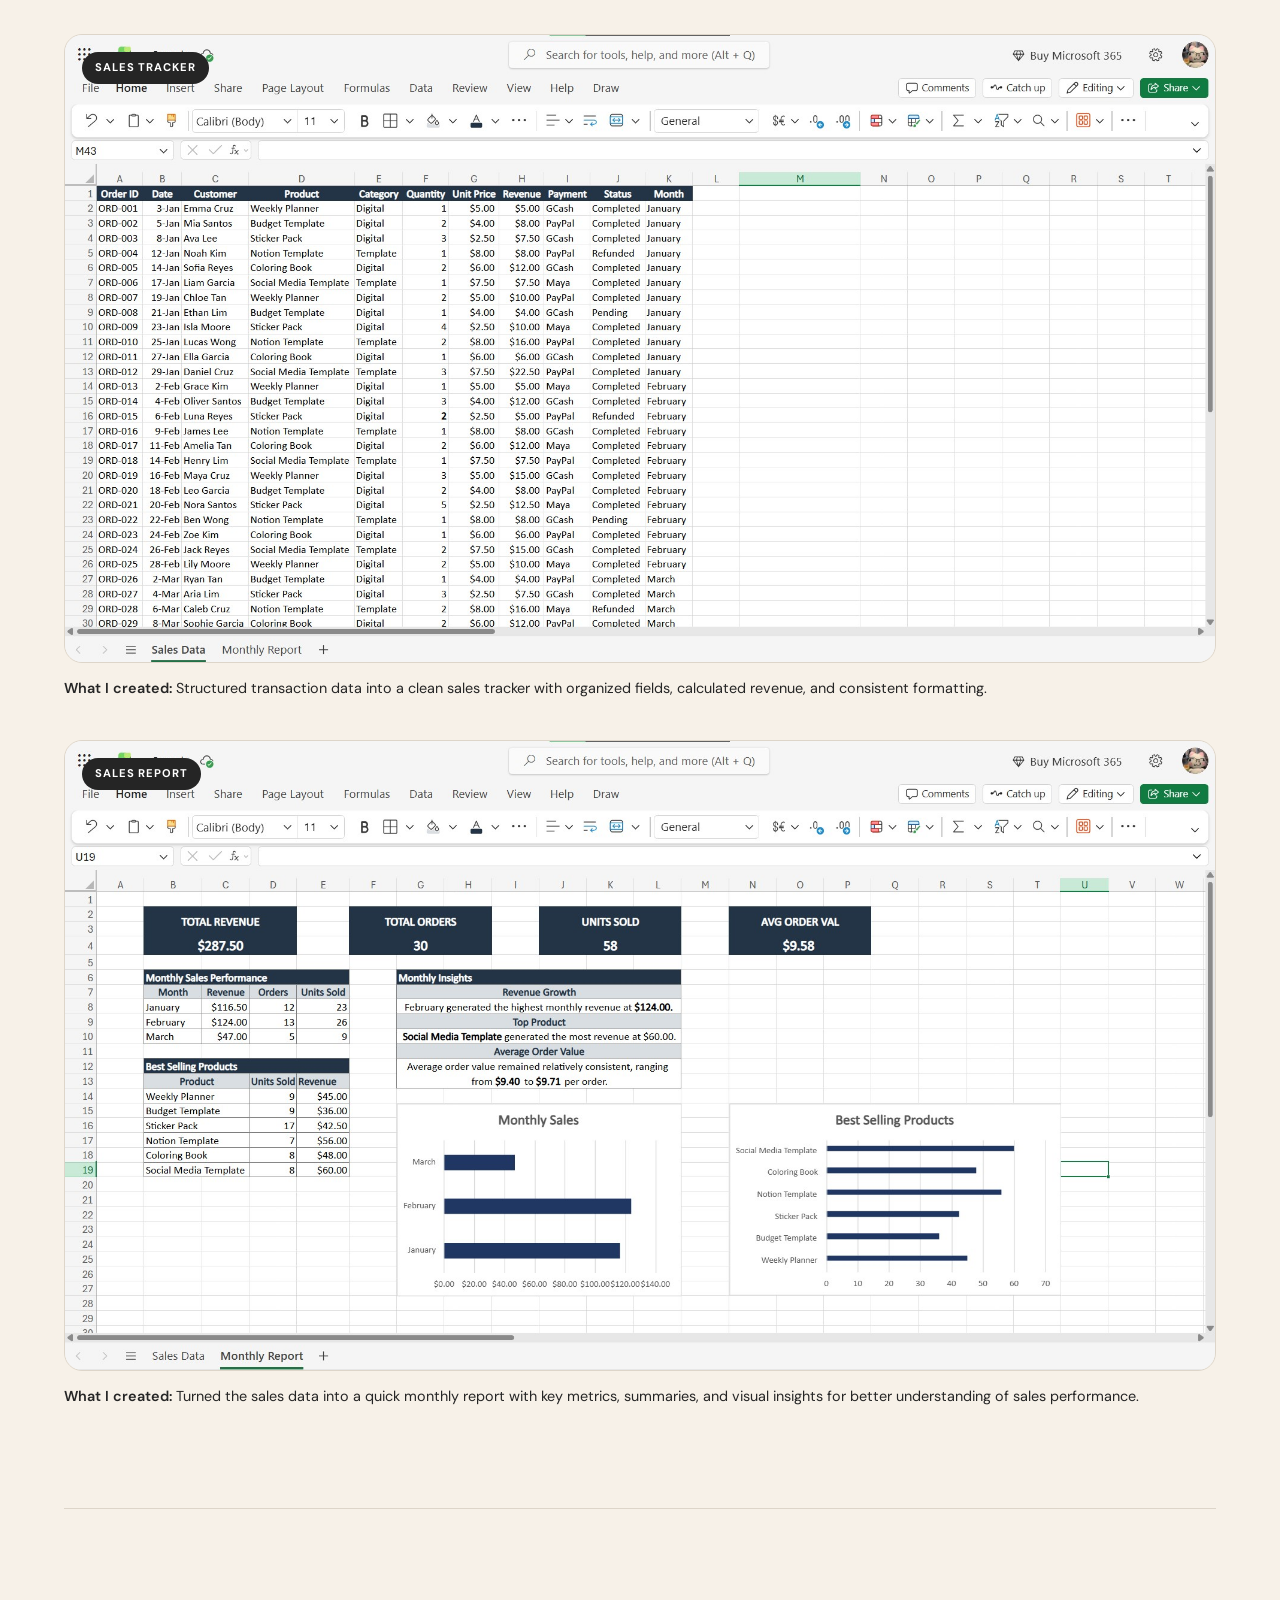
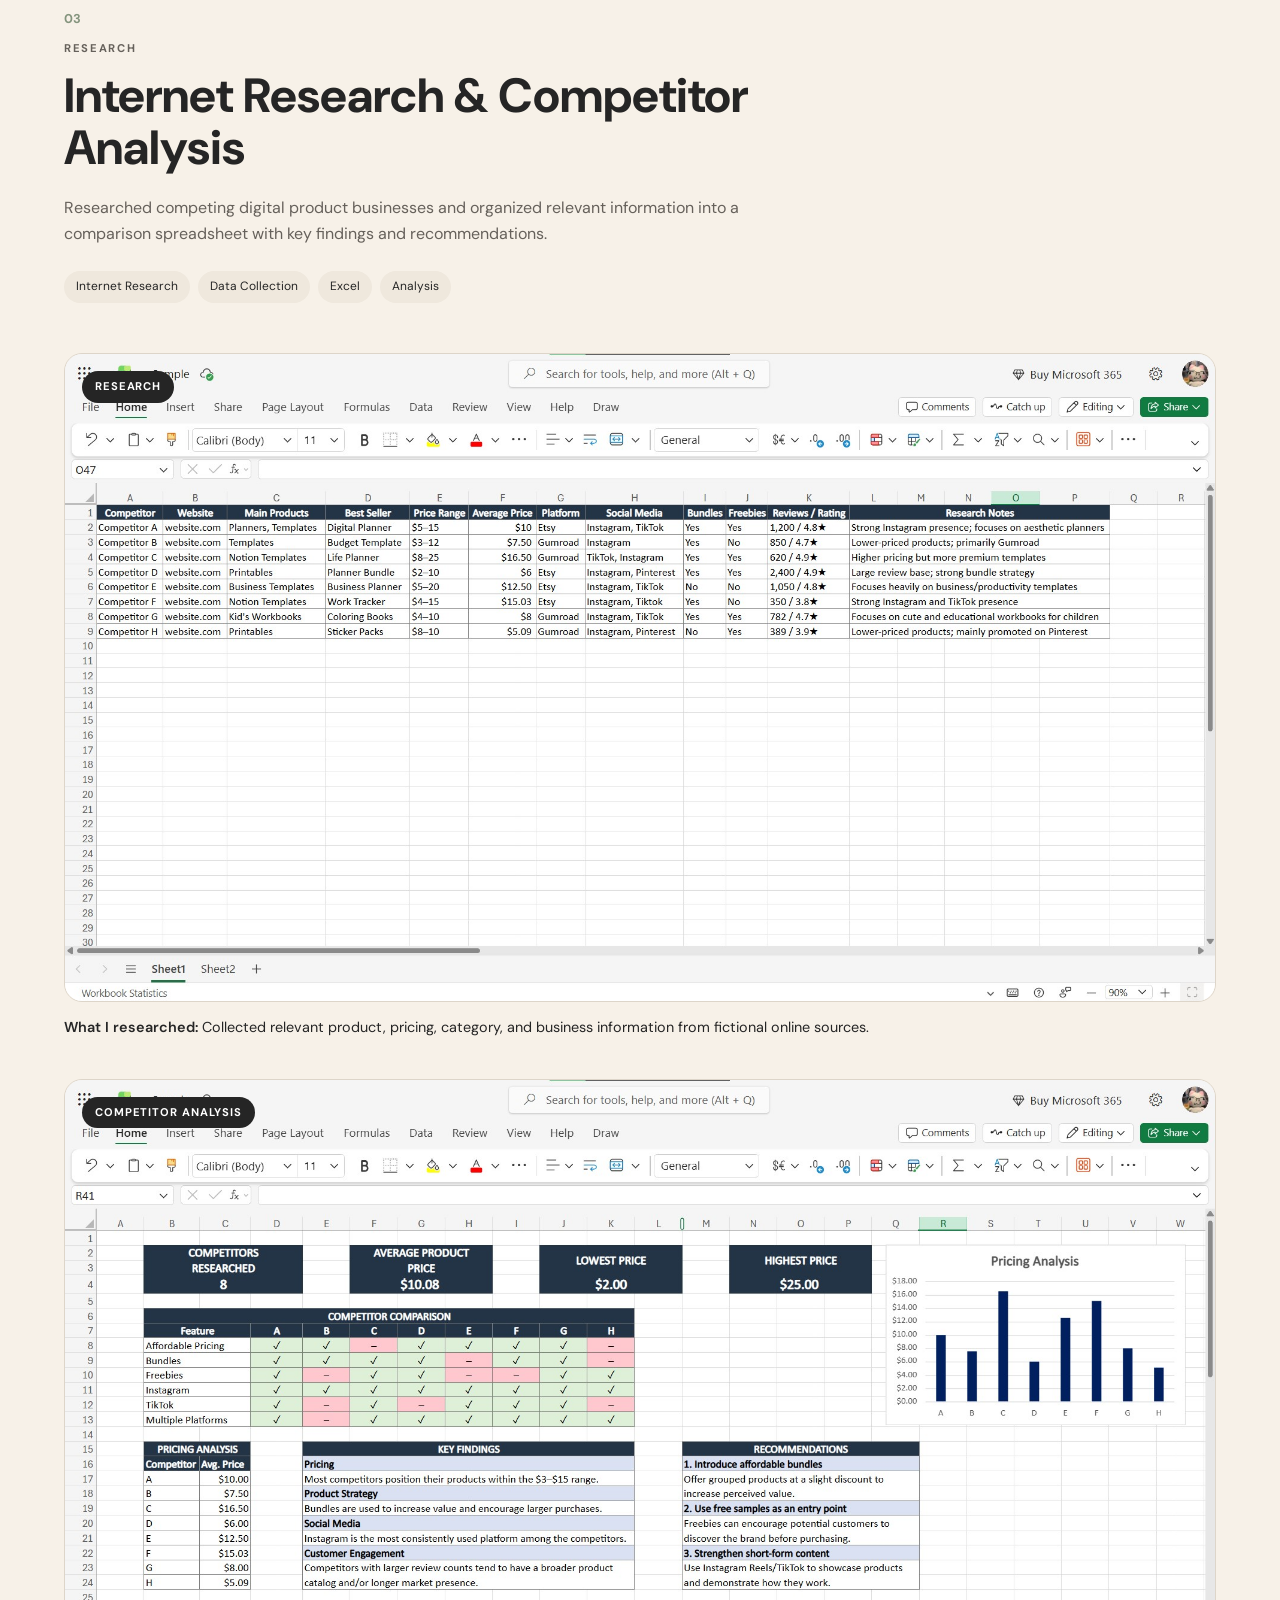
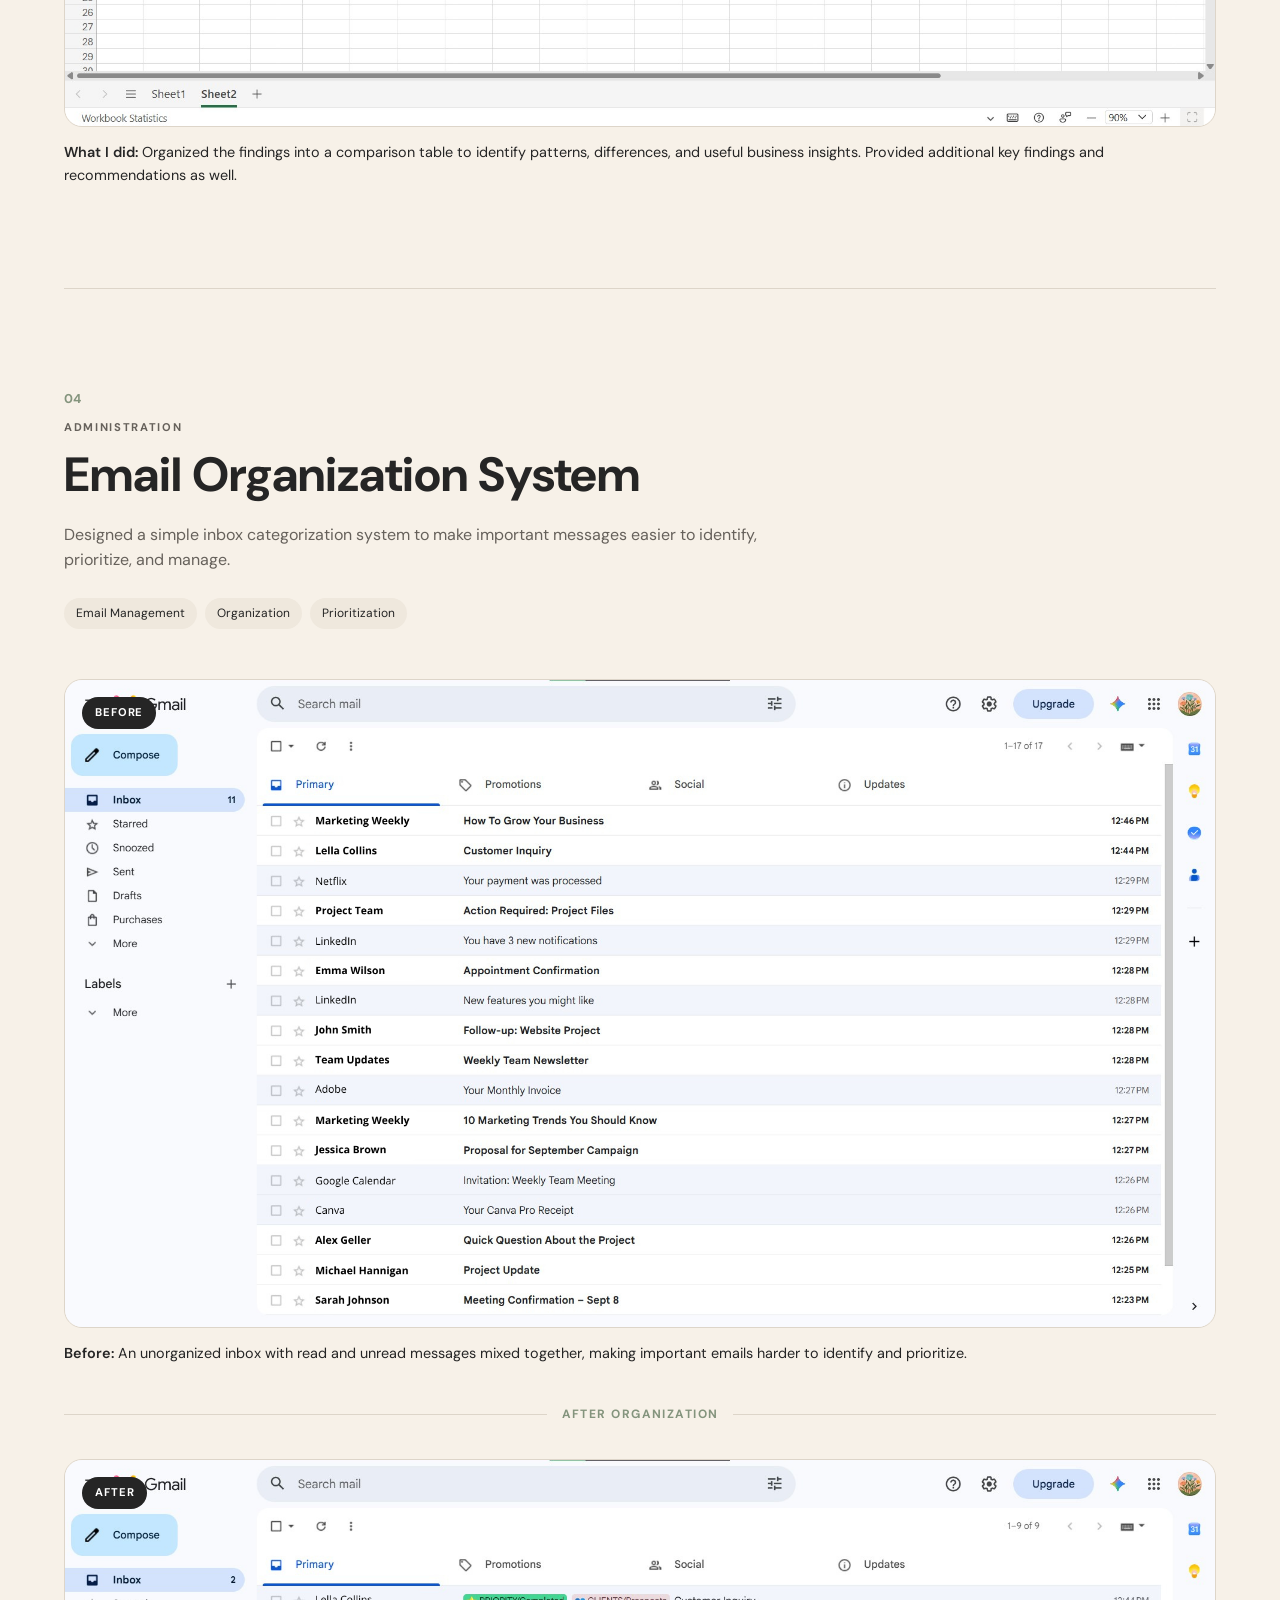
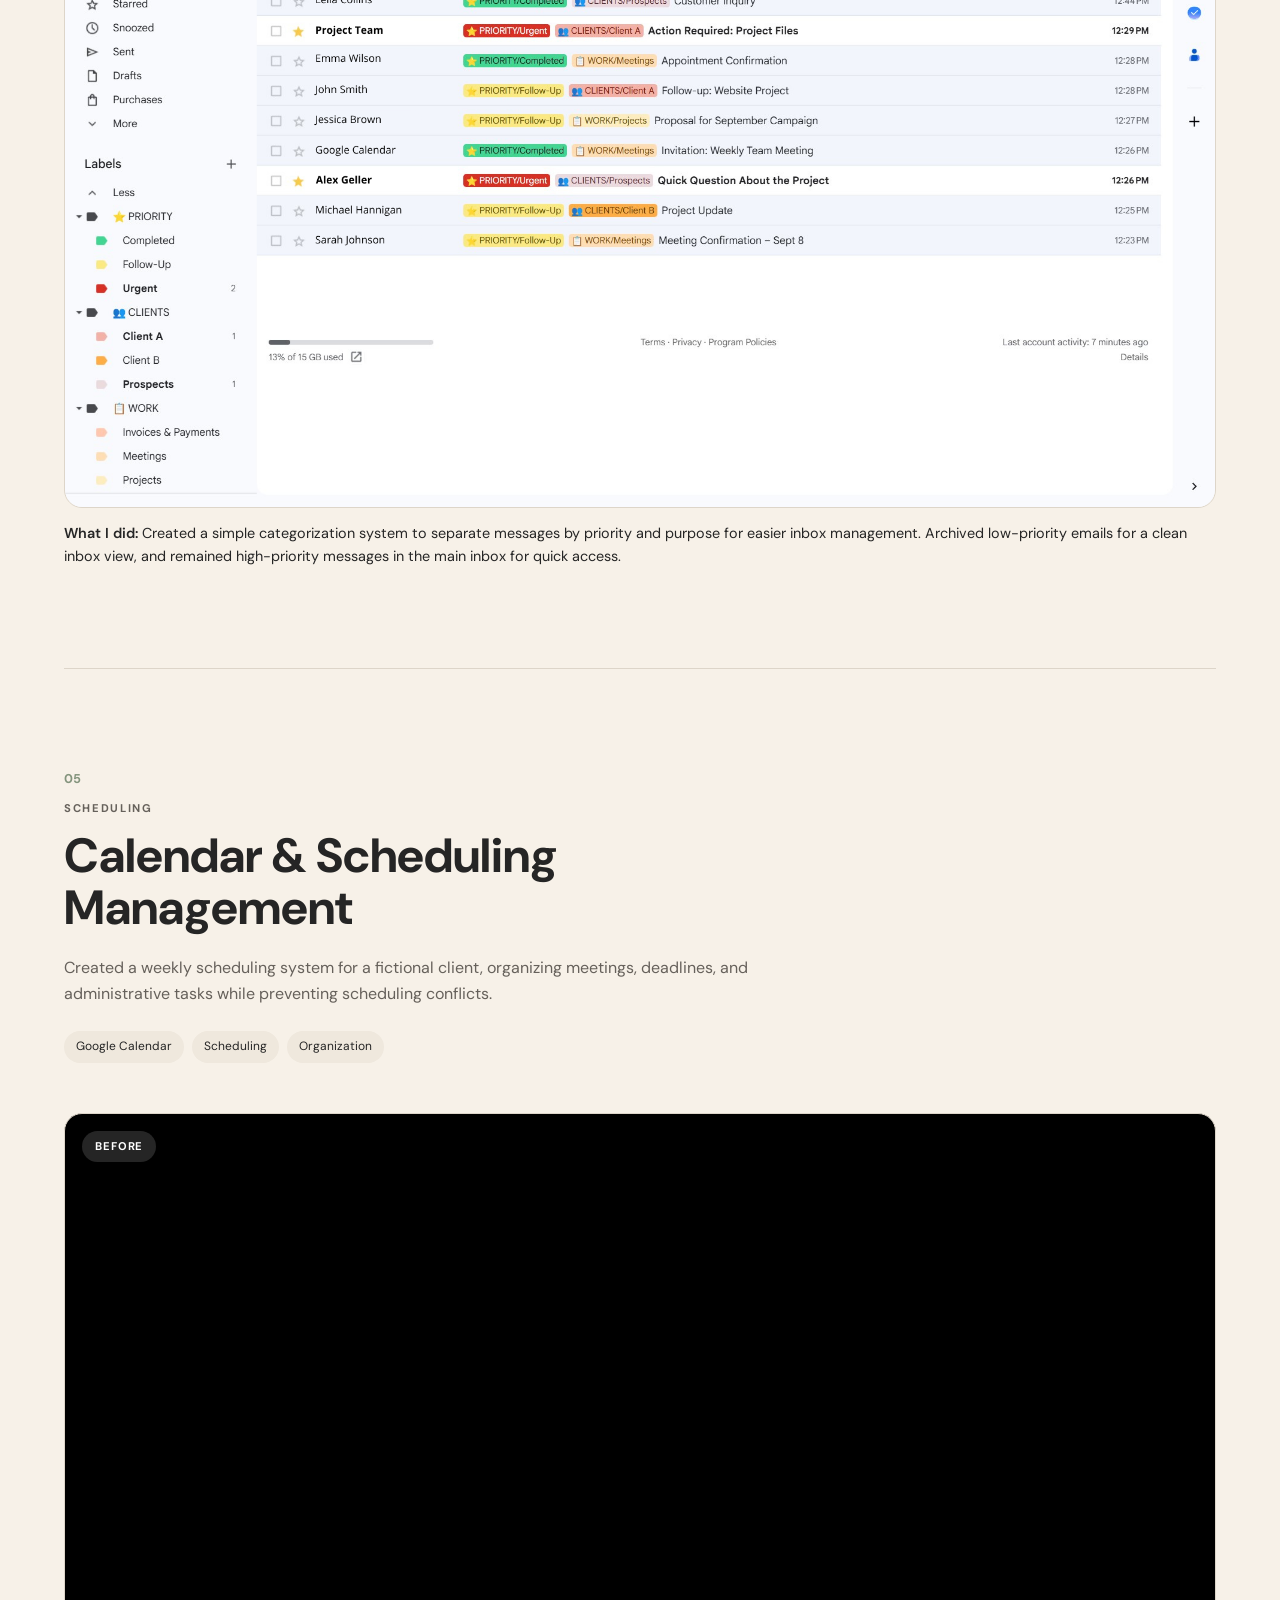
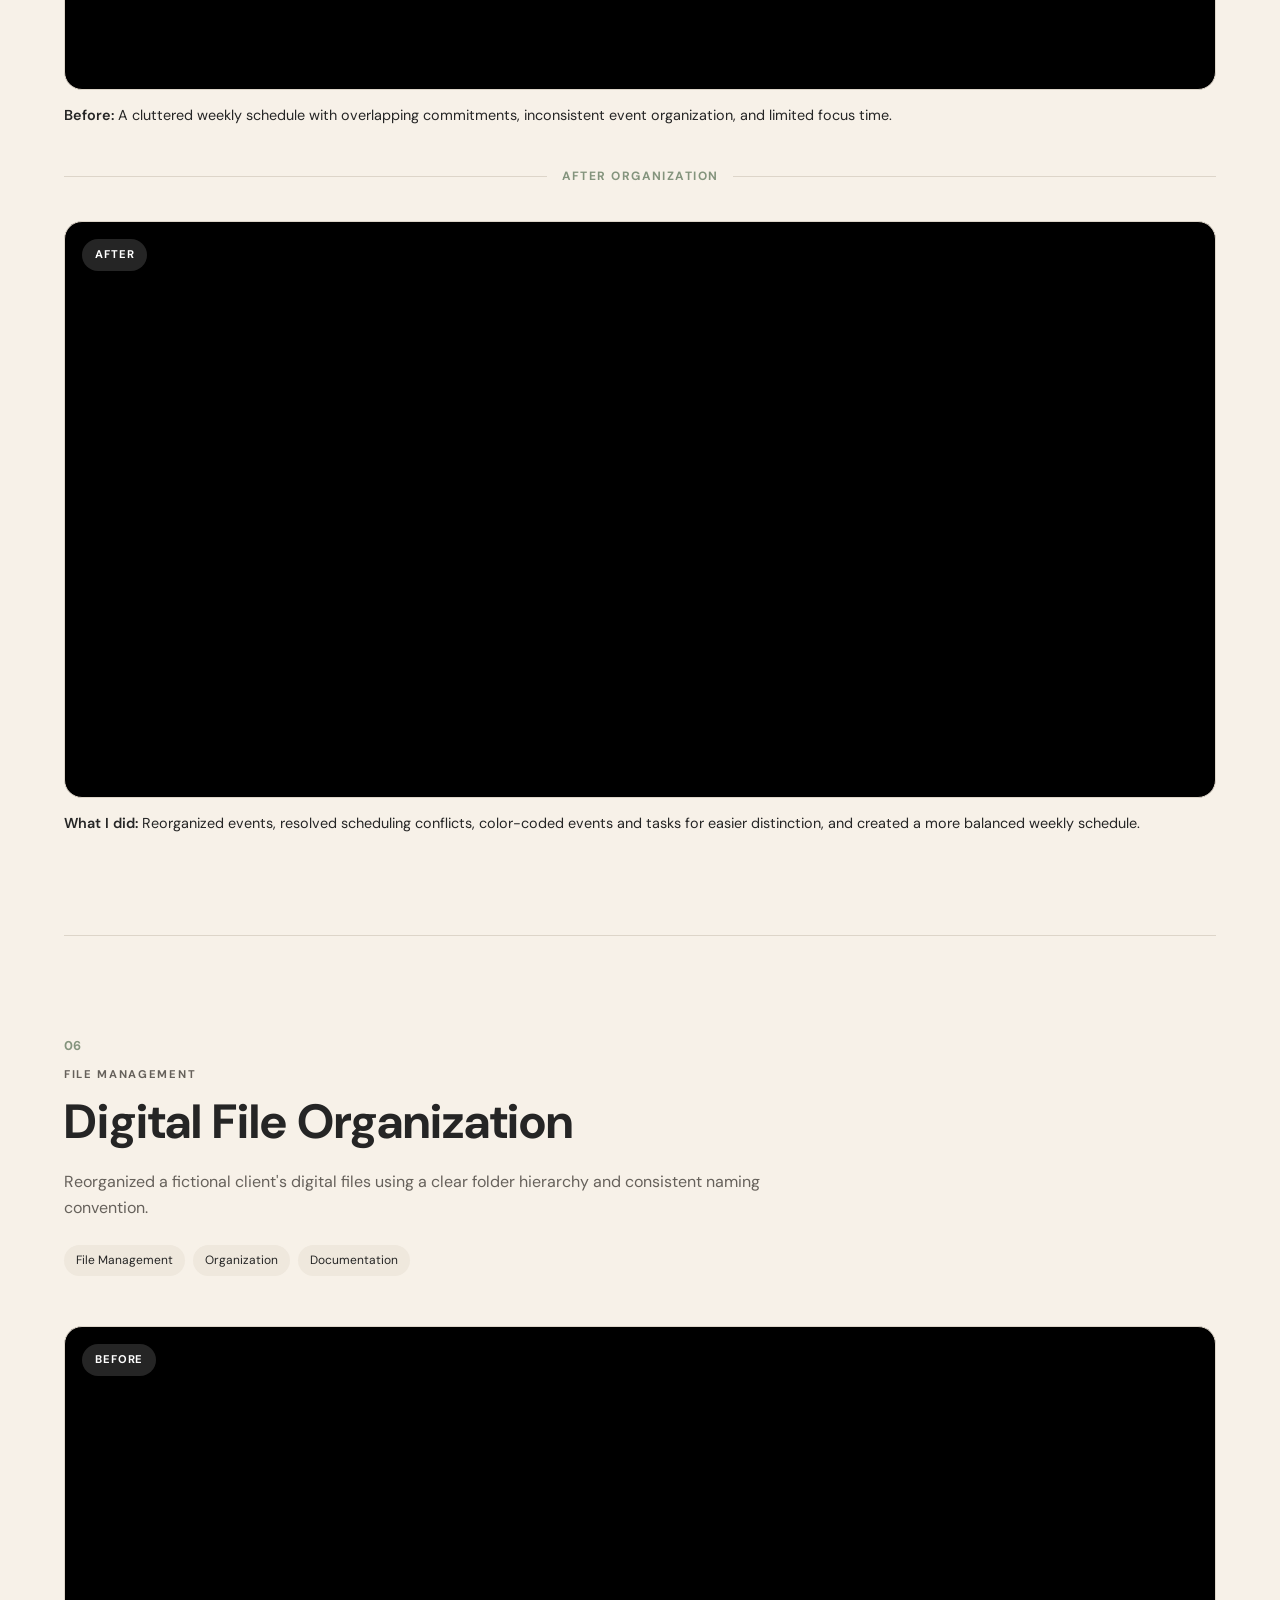
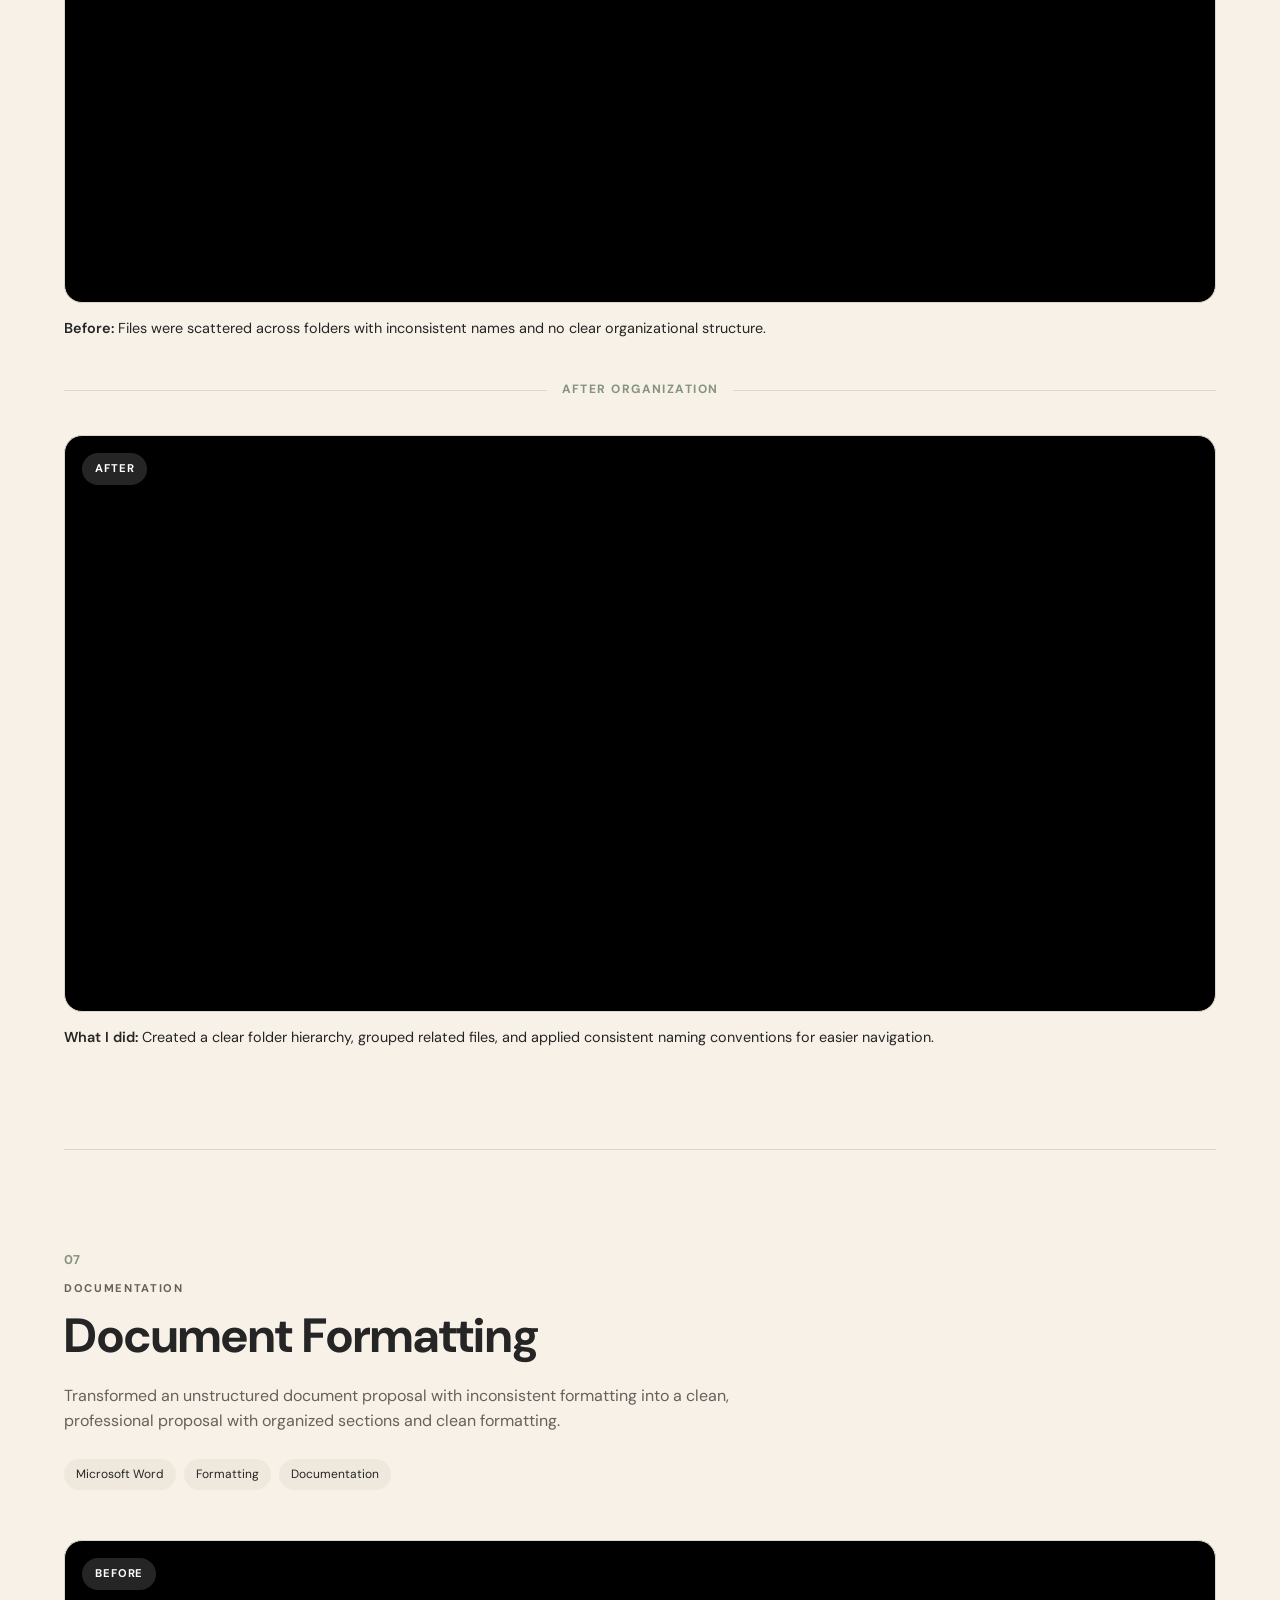
==== commit be8cacde: "Update website portfolio" ====
--- a/index.html
+++ b/index.html
@@ -16,6 +16,18 @@
 
     <!-- CSS -->
     <link rel="stylesheet" href="style.css">
+
+    <!-- SEO -->
+    <meta name="description" content="My website portfolio showcasing my projects and skills.">
+
+    <!-- Open Graph / LinkedIn Preview -->
+    <meta property="og:title" content="Kiana Yeo | Portfolio">
+    <meta property="og:description"
+        content="Kiana Yeo's portfolio showcasing virtual assistance, data management, research, administrative support, and web development projects.">
+    <meta property="og:type" content="website">
+    <meta property="og:url" content="https://kiabytes.github.io/kiana-yeo-portfolio/">
+    <meta property="og:image" content="https://kiabytes.github.io/kiana-yeo-portfolio/images/portfolio-preview.jpg">
+
 </head>
 
 <body>
@@ -56,7 +68,7 @@
 
     <main>
 
-<!-- =====================================================
+        <!-- =====================================================
      HERO / HOME
 ====================================================== -->
 
@@ -250,7 +262,9 @@
                         I'm an aspiring Virtual Assistant with a strong
                         interest in organization, digital tools, and
                         helping businesses stay on top of their everyday
-                        tasks.
+                        tasks. I also have experience with basic web
+                        development, including HTML and CSS, which allows
+                        me to assist with simple website-related tasks when needed.
                     </p>
 
                     <p>
@@ -1391,6 +1405,40 @@
 
                     </div>
 
+                    <div class="tool-card">
+
+                        <div class="tool-icon">
+                            📩
+                        </div>
+
+                        <h3>
+                            Gmail
+                        </h3>
+
+                        <p>
+                            Email management, organization,
+                            and communication.
+                        </p>
+
+                    </div>
+
+                    <div class="tool-card">
+
+                        <div class="tool-icon">
+                            📌
+                        </div>
+
+                        <h3>
+                            Trello
+                        </h3>
+
+                        <p>
+                            Organizing tasks, track workflows,
+                            and manage projects.
+                        </p>
+
+                    </div>
+
 
                     <div class="tool-card">
 
@@ -1409,7 +1457,141 @@
 
                     </div>
 
+                    <div class="tool-card">
+
+                        <div class="tool-icon">
+                            🎯
+                        </div>
+
+                        <h3>
+                            Asana
+                        </h3>
+
+                        <p>
+                            Task management, project tracking,
+                            and team collaboration.
+                        </p>
+
+                    </div>
+
+                    <div class="tool-card">
+
+                        <div class="tool-icon">
+                            💡
+                        </div>
+
+                        <h3>
+                            Notion
+                        </h3>
+
+                        <p>
+                            Note-taking, task management,
+                            and project organization.
+                        </p>
+
+                    </div>
+
                 </div>
+
+
+                <!-- WEB DEVELOPMENT TOOLS -->
+
+                <div class="tools-subheading">
+
+                    <p class="eyebrow">
+                        WEB DEVELOPMENT
+                    </p>
+
+                    <h3>
+                        Web Development Tools
+                    </h3>
+
+                    <p>
+                        Tools and technologies I use to build and maintain simple websites.
+                    </p>
+
+                </div>
+
+
+                <div class="tools-grid web-dev-tools">
+
+                    <!-- HTML -->
+
+                    <div class="tool-card">
+
+                        <div class="tool-icon">
+                            &lt;/&gt;
+                        </div>
+
+                        <h3>
+                            HTML5
+                        </h3>
+
+                        <p>
+                            Structuring and organizing web pages.
+                        </p>
+
+                    </div>
+
+
+                    <!-- CSS -->
+
+                    <div class="tool-card">
+
+                        <div class="tool-icon">
+                            #
+                        </div>
+
+                        <h3>
+                            CSS3
+                        </h3>
+
+                        <p>
+                            Styling, layout, and responsive design.
+                        </p>
+
+                    </div>
+
+
+                    <!-- GitHub -->
+
+                    <div class="tool-card">
+
+                        <div class="tool-icon">
+                            ◇
+                        </div>
+
+                        <h3>
+                            GitHub
+                        </h3>
+
+                        <p>
+                            Version control and project hosting.
+                        </p>
+
+                    </div>
+
+
+                    <!-- Visual Studio Code -->
+
+                    <div class="tool-card">
+
+                        <div class="tool-icon">
+                            &lt;_&gt;
+                        </div>
+
+                        <h3>
+                            Visual Studio Code
+                        </h3>
+
+                        <p>
+                            Code editing and web development.
+                        </p>
+
+                    </div>
+
+                </div>
+
 
             </div>
 
@@ -1439,7 +1621,7 @@
                         of my skills, education, tools, and experience.
                     </p>
 
-                    <a href="files/Kiana-Yeo-VA-Resume.pdf" class="button button-primary" download>
+                    <a href="files/Kiana-Yeo-Resume.pdf" class="button button-primary" download>
                         Download Resume
                     </a>
 
@@ -1490,8 +1672,8 @@
                         <div>
                             <span>Email</span>
 
-                            <a href="mailto:kiayeoo17@gmail.com">
-                                kiayeoo17@gmail.com
+                            <a href="mailto:kianayeo15@gmail.com">
+                                kianayeo15@gmail.com
                             </a>
                         </div>
 
@@ -1509,6 +1691,15 @@
                             <p>
                                 Remote
                             </p>
+                        </div>
+
+                        <div>
+                            <span>LinkedIn</span>
+
+                            <a href="https://www.linkedin.com/in/kiana-yeo-a84070275/" target="_blank"
+                                rel="noopener noreferrer">
+                                View my LinkedIn
+                            </a>
                         </div>
 
                     </div>
@@ -1605,6 +1796,9 @@
                 <a href="#home">Home</a>
                 <a href="#portfolio">Portfolio</a>
                 <a href="#contact">Contact</a>
+                <a href="https://www.linkedin.com/in/kiana-yeo-a84070275/" target="_blank" rel="noopener noreferrer">
+                    LinkedIn
+                </a>
 
             </div>
 
--- a/style.css
+++ b/style.css
@@ -17,6 +17,10 @@
     line-height: 1.6;
     background: #F7F1E8;
     color: #252525;
+}
+
+.about-content p {
+    text-align: justify;
 }
 
 img {
@@ -826,6 +830,22 @@
     font-size: 0.85rem;
 }
 
+/* =========================================================
+   WEB DEVELOPMENT TOOLS
+========================================================= */
+
+.tools-subheading {
+    margin-top: 70px;
+    margin-bottom: 35px;
+}
+
+.tools-subheading h3 {
+    margin: 8px 0 10px;
+}
+
+.tools-subheading p:last-child {
+    margin: 0;
+}
 
 /* =========================================================
    RESUME
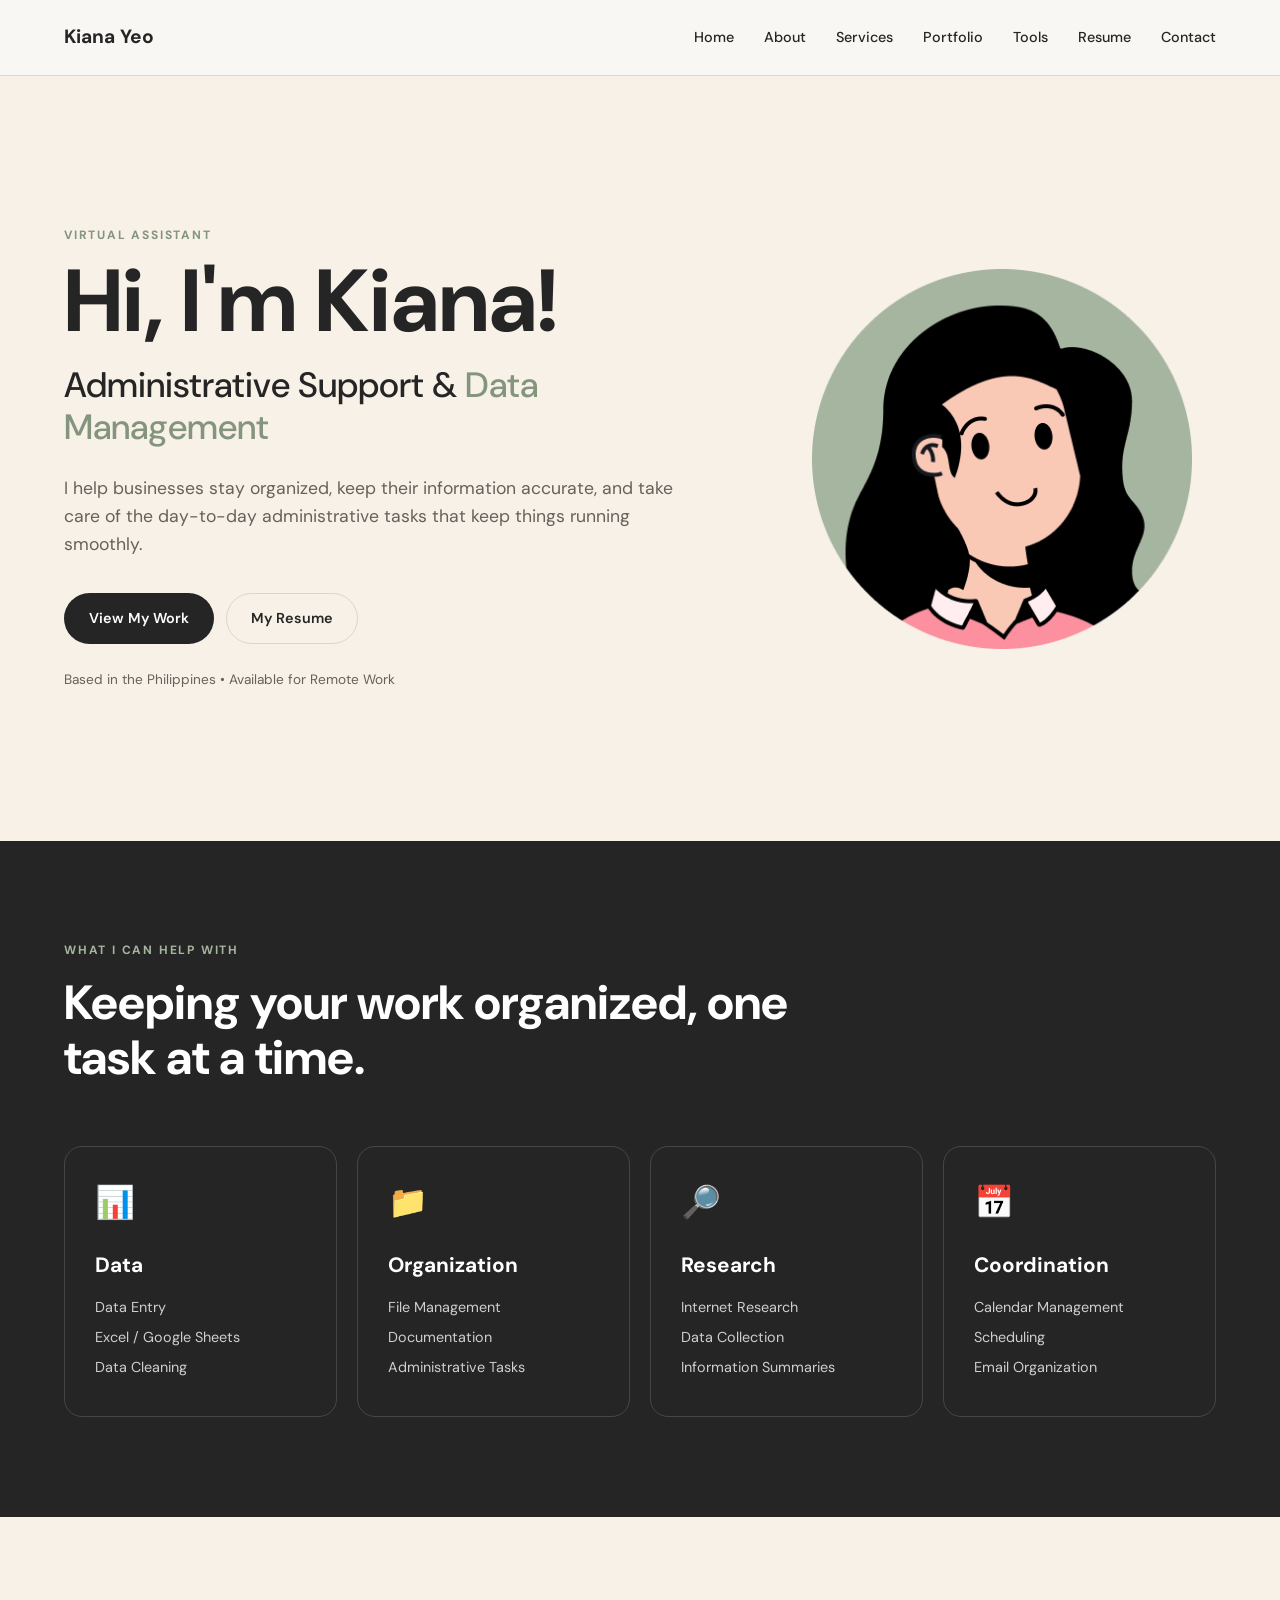
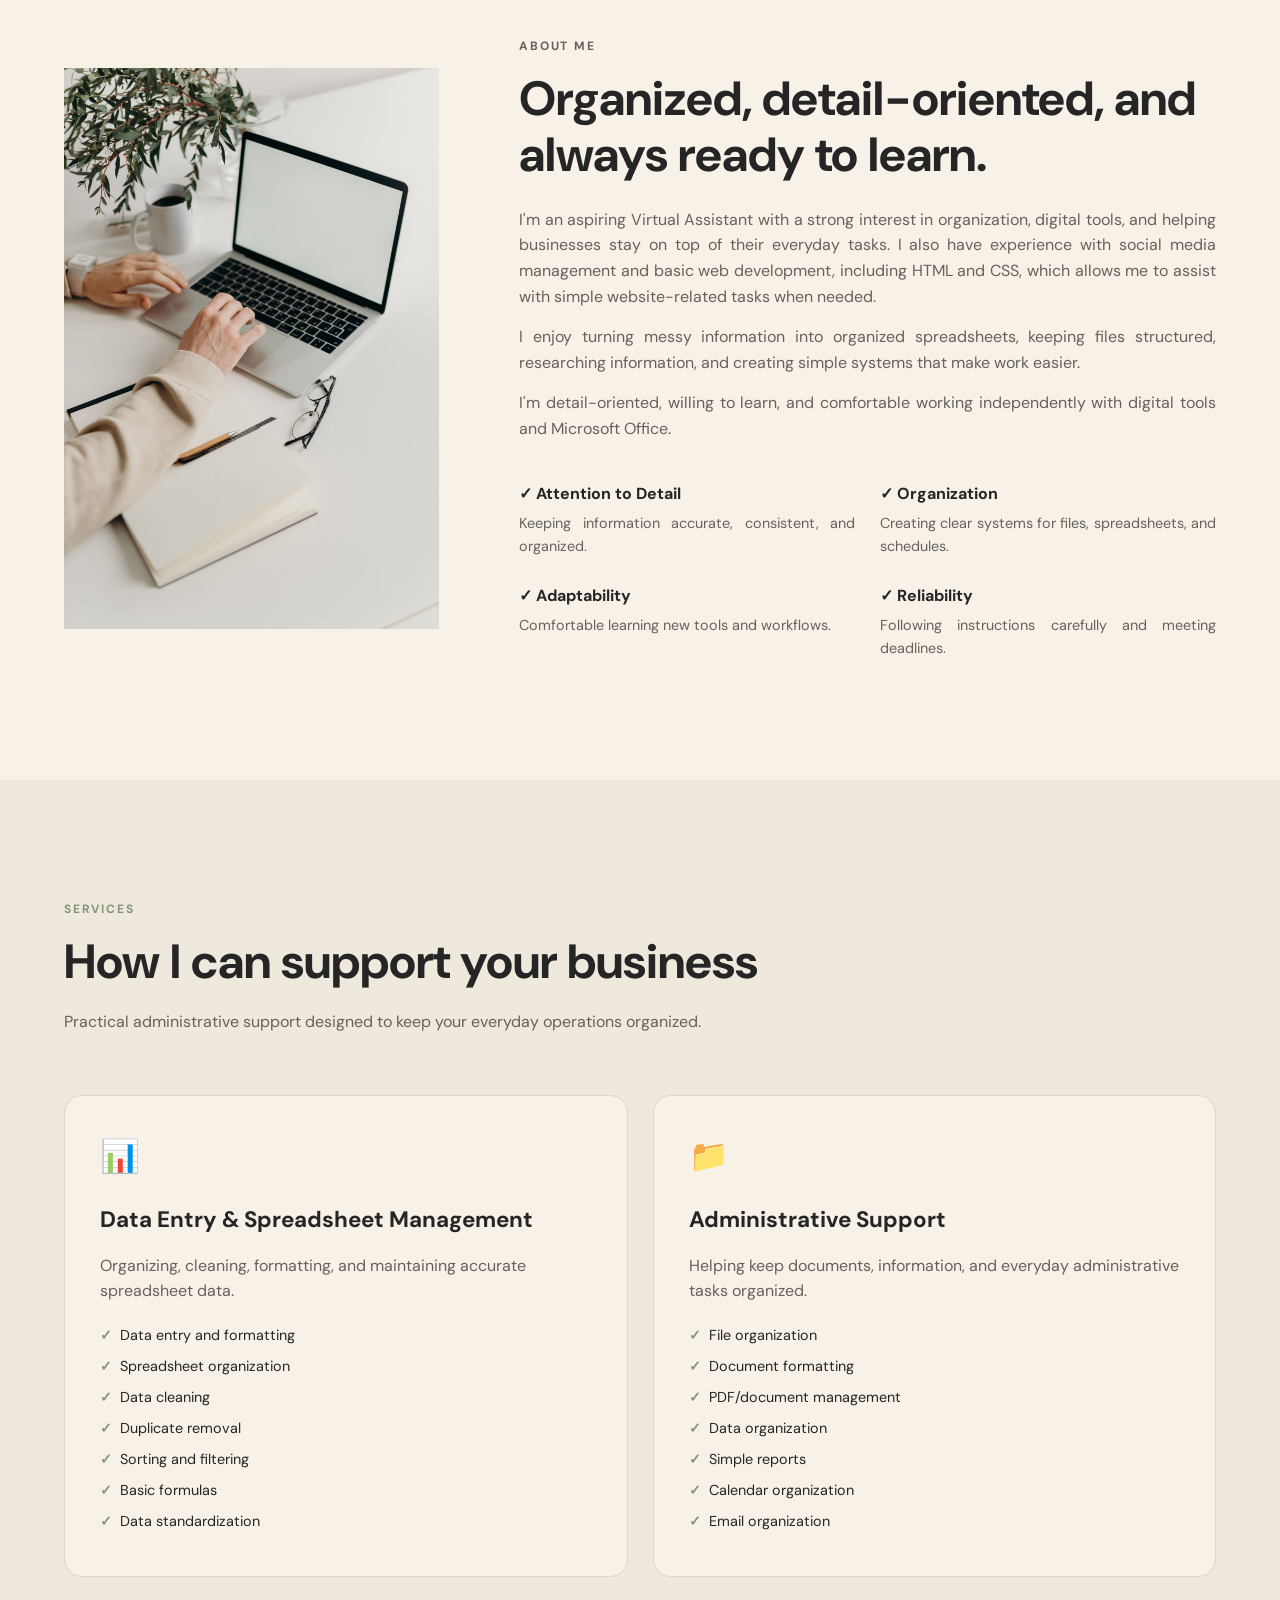
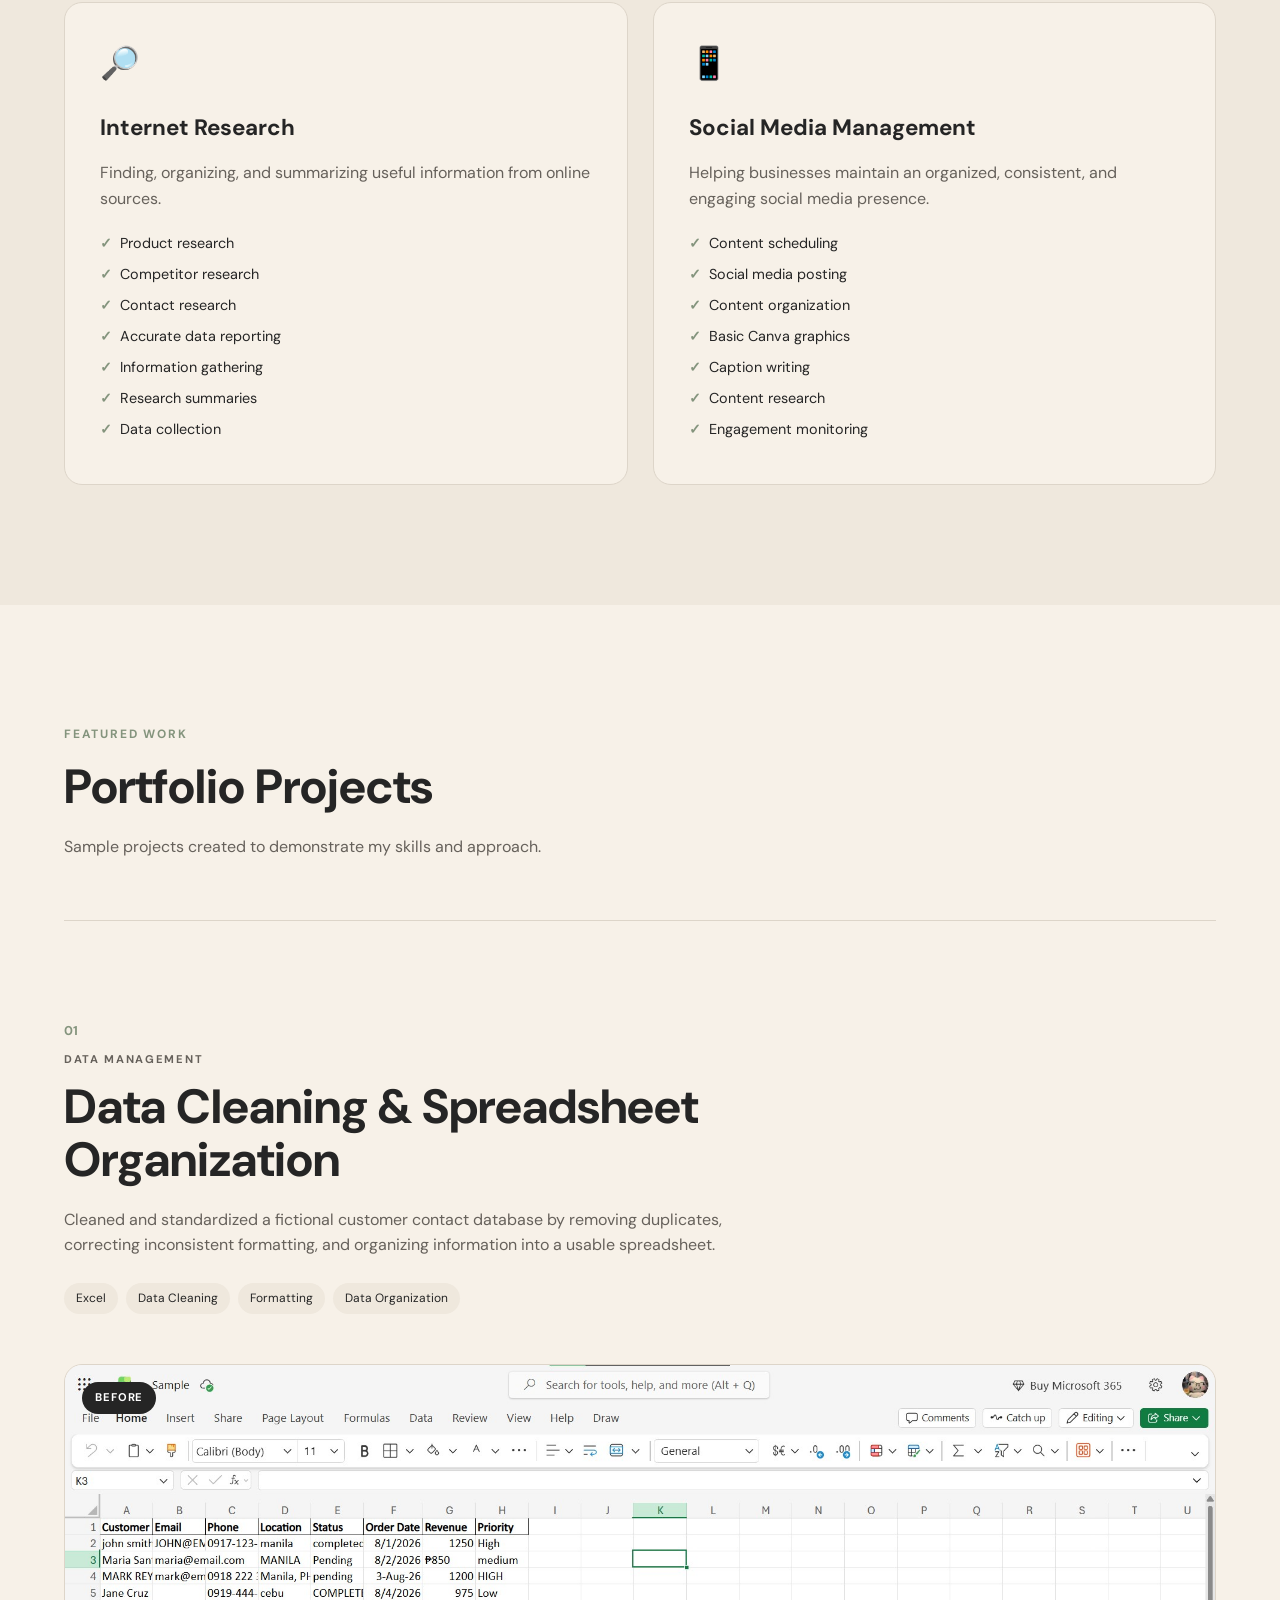
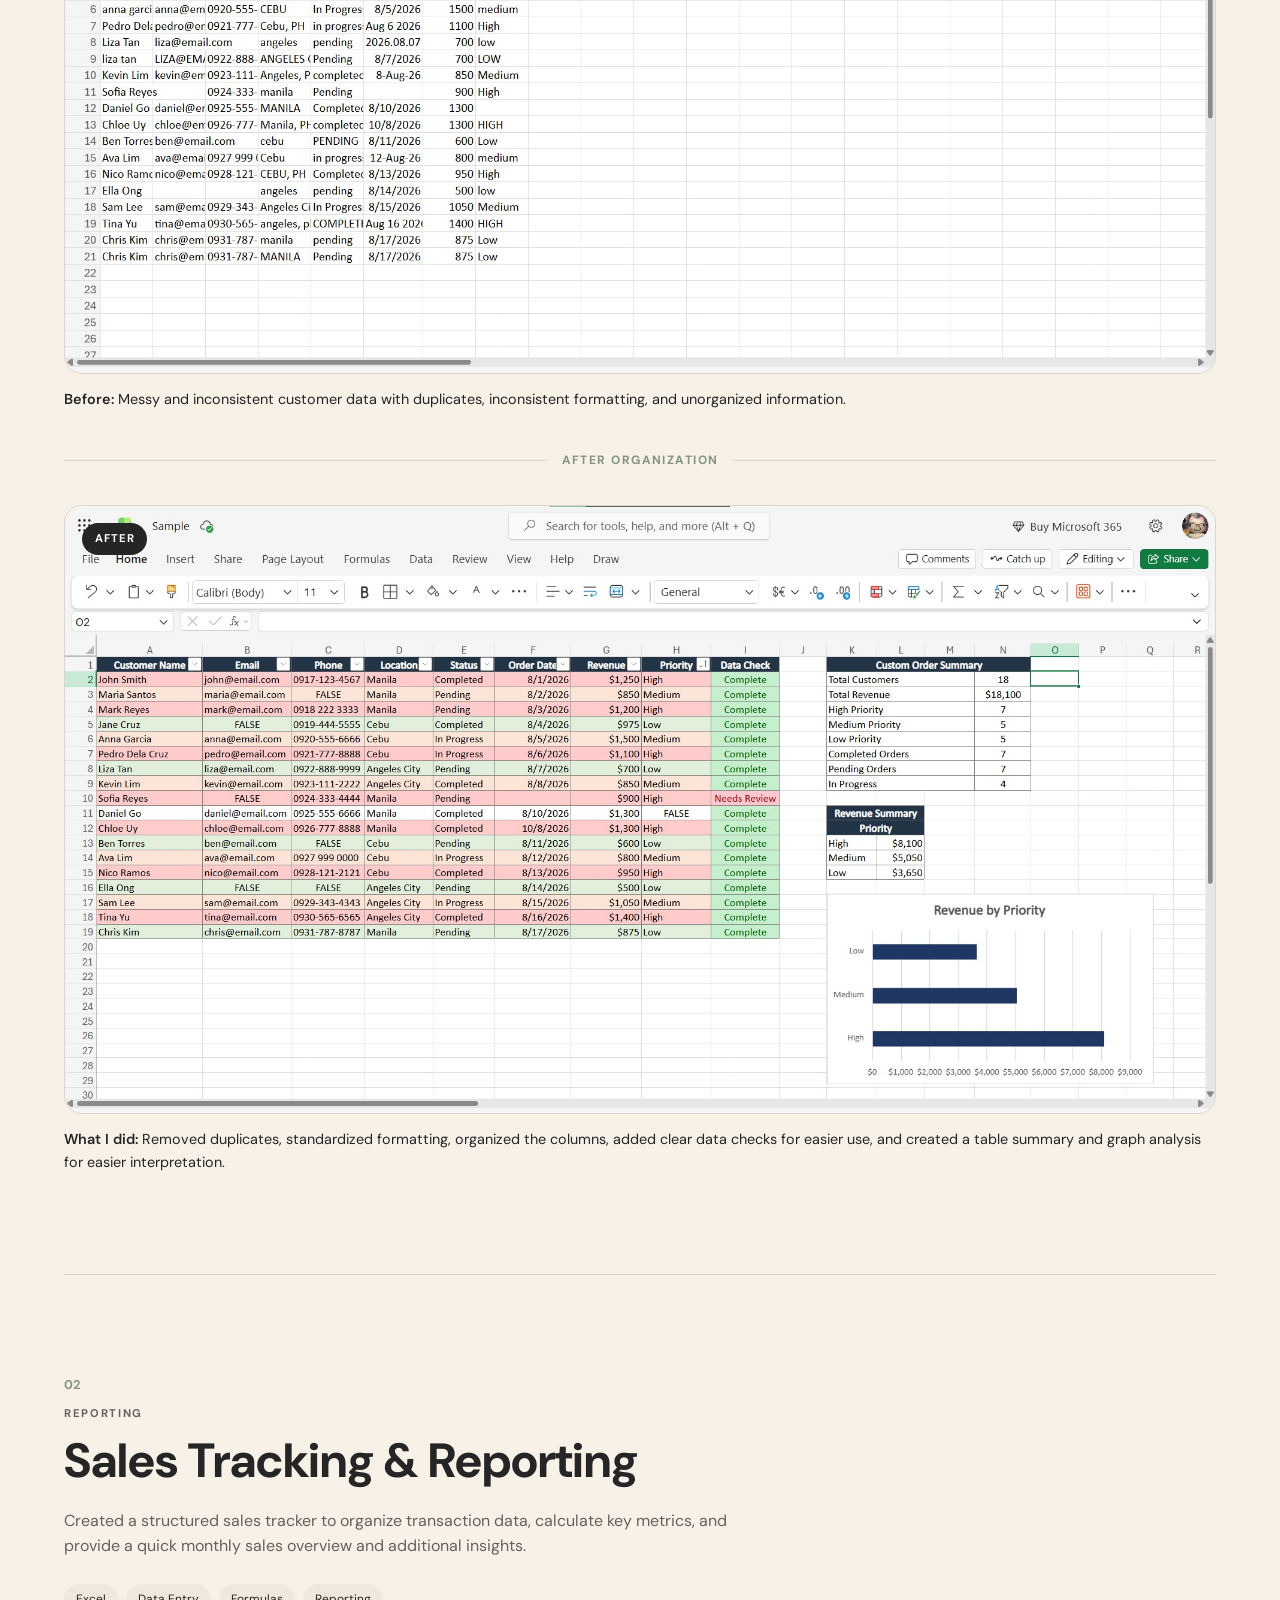
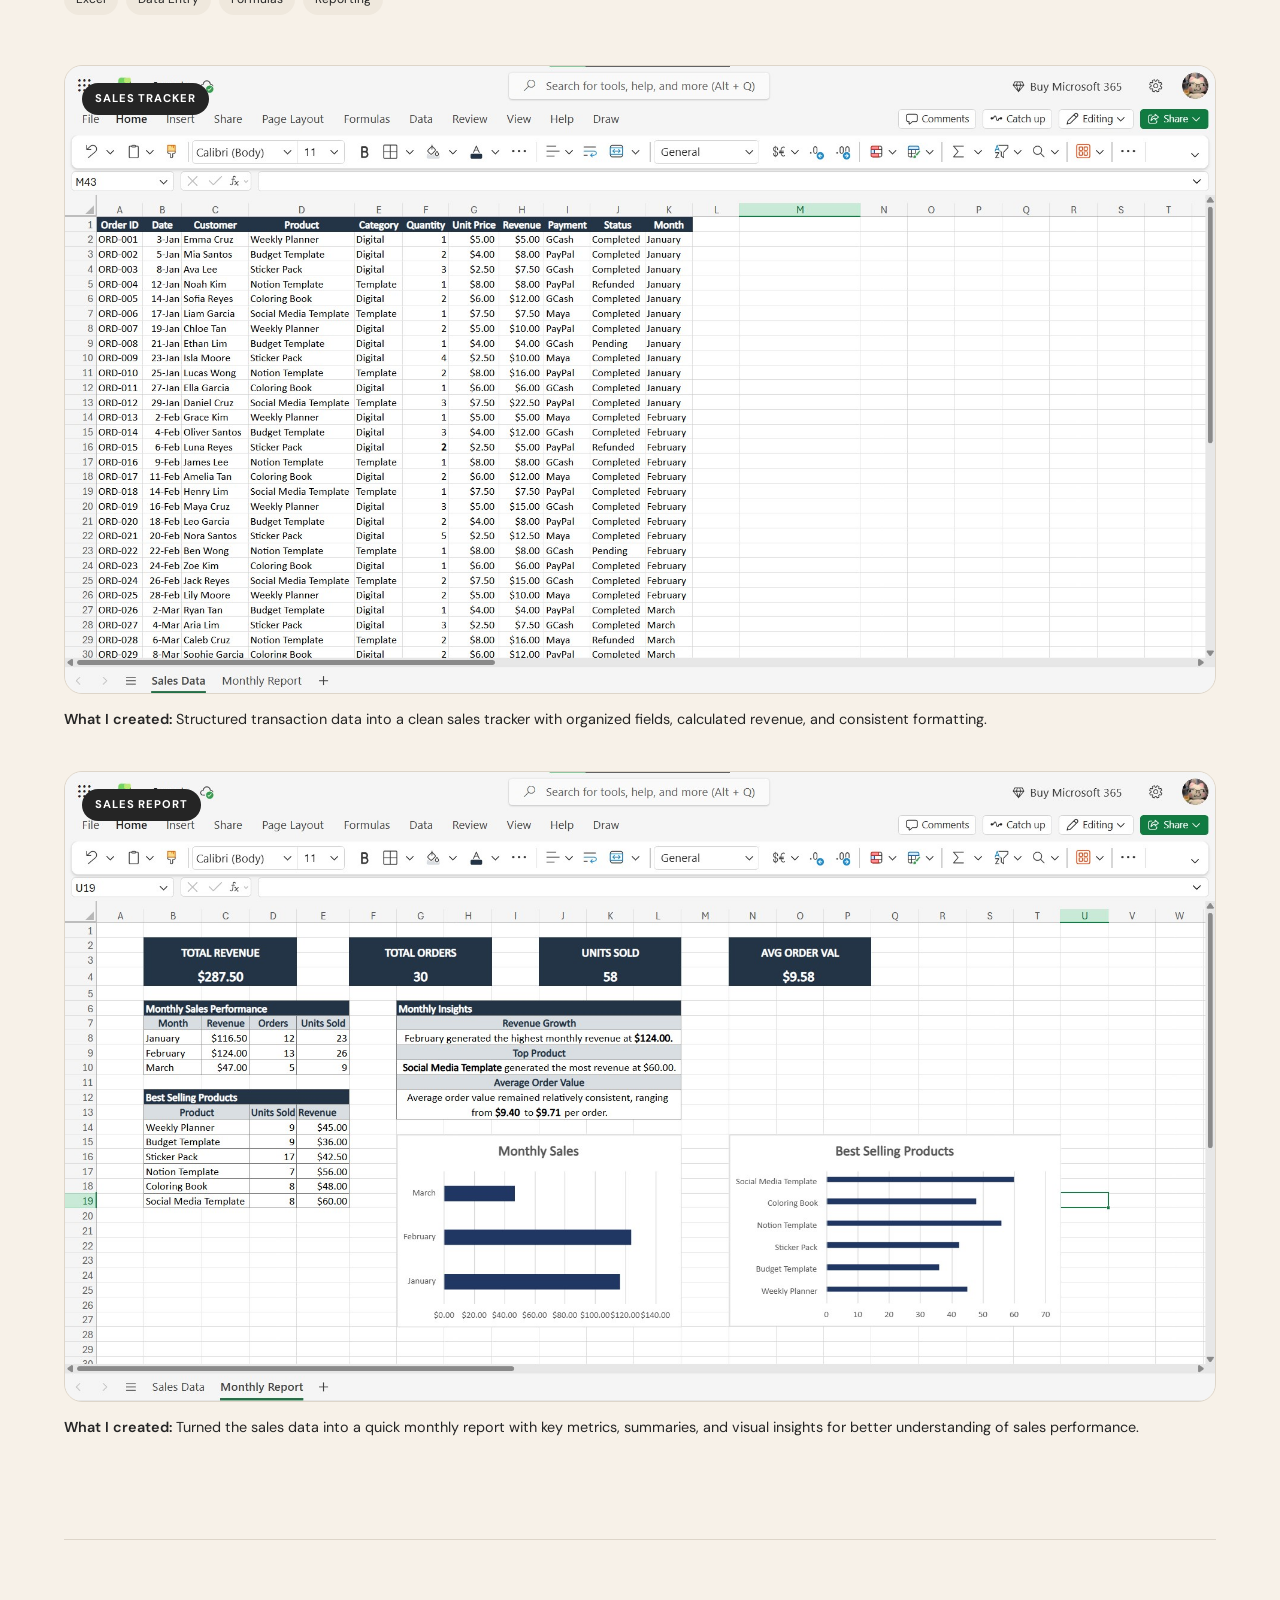
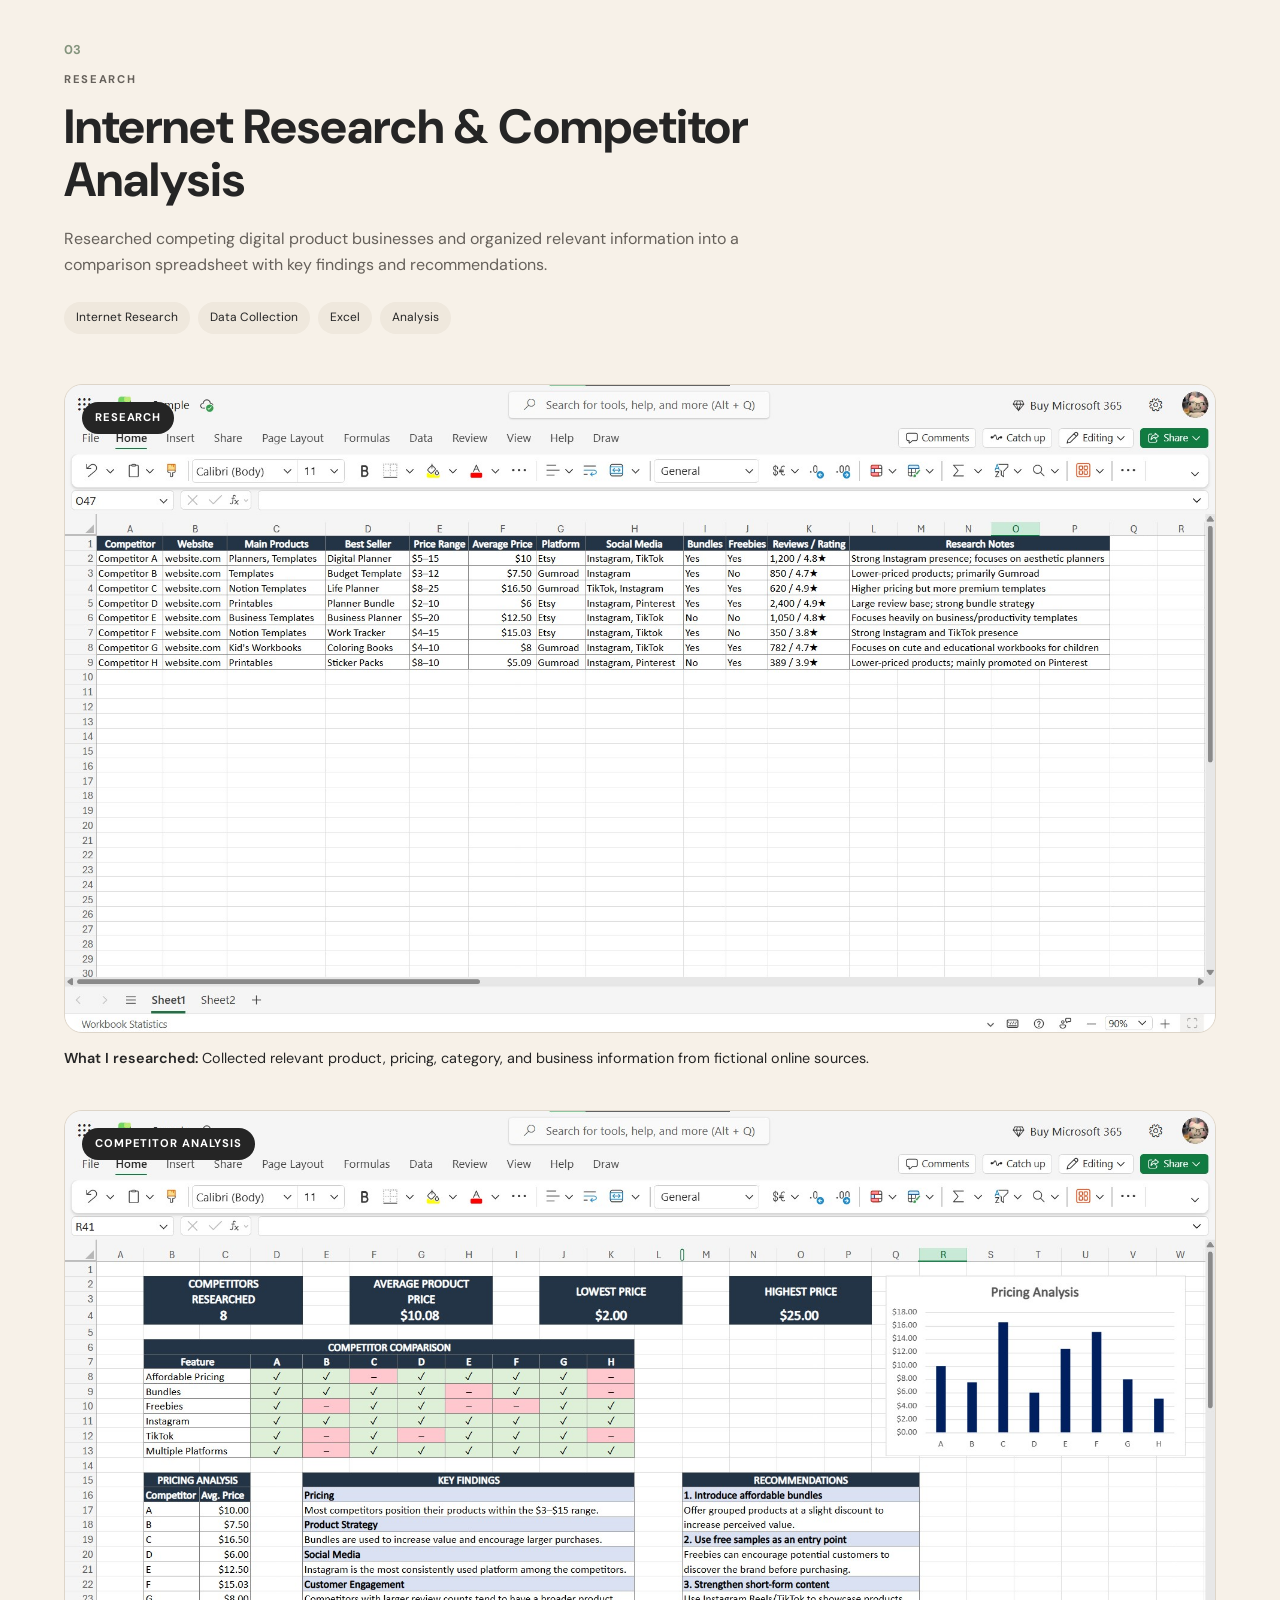
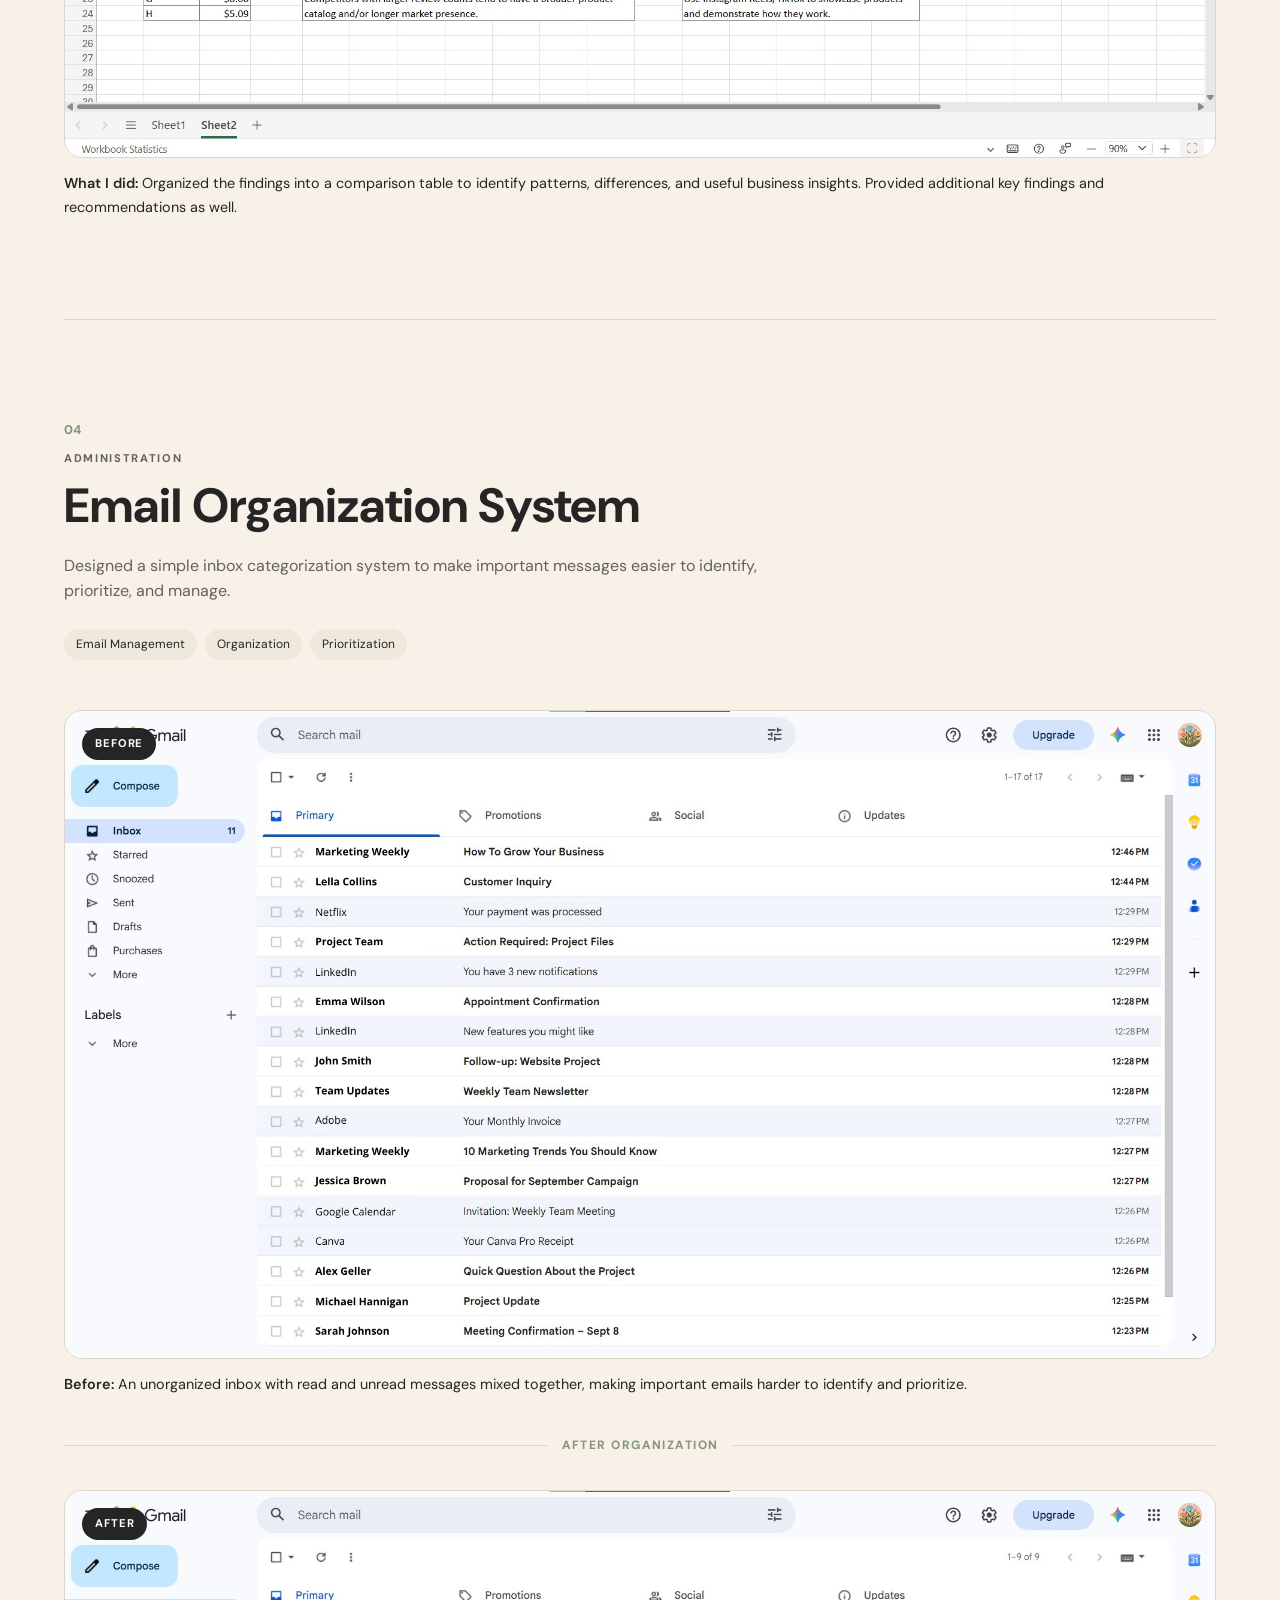
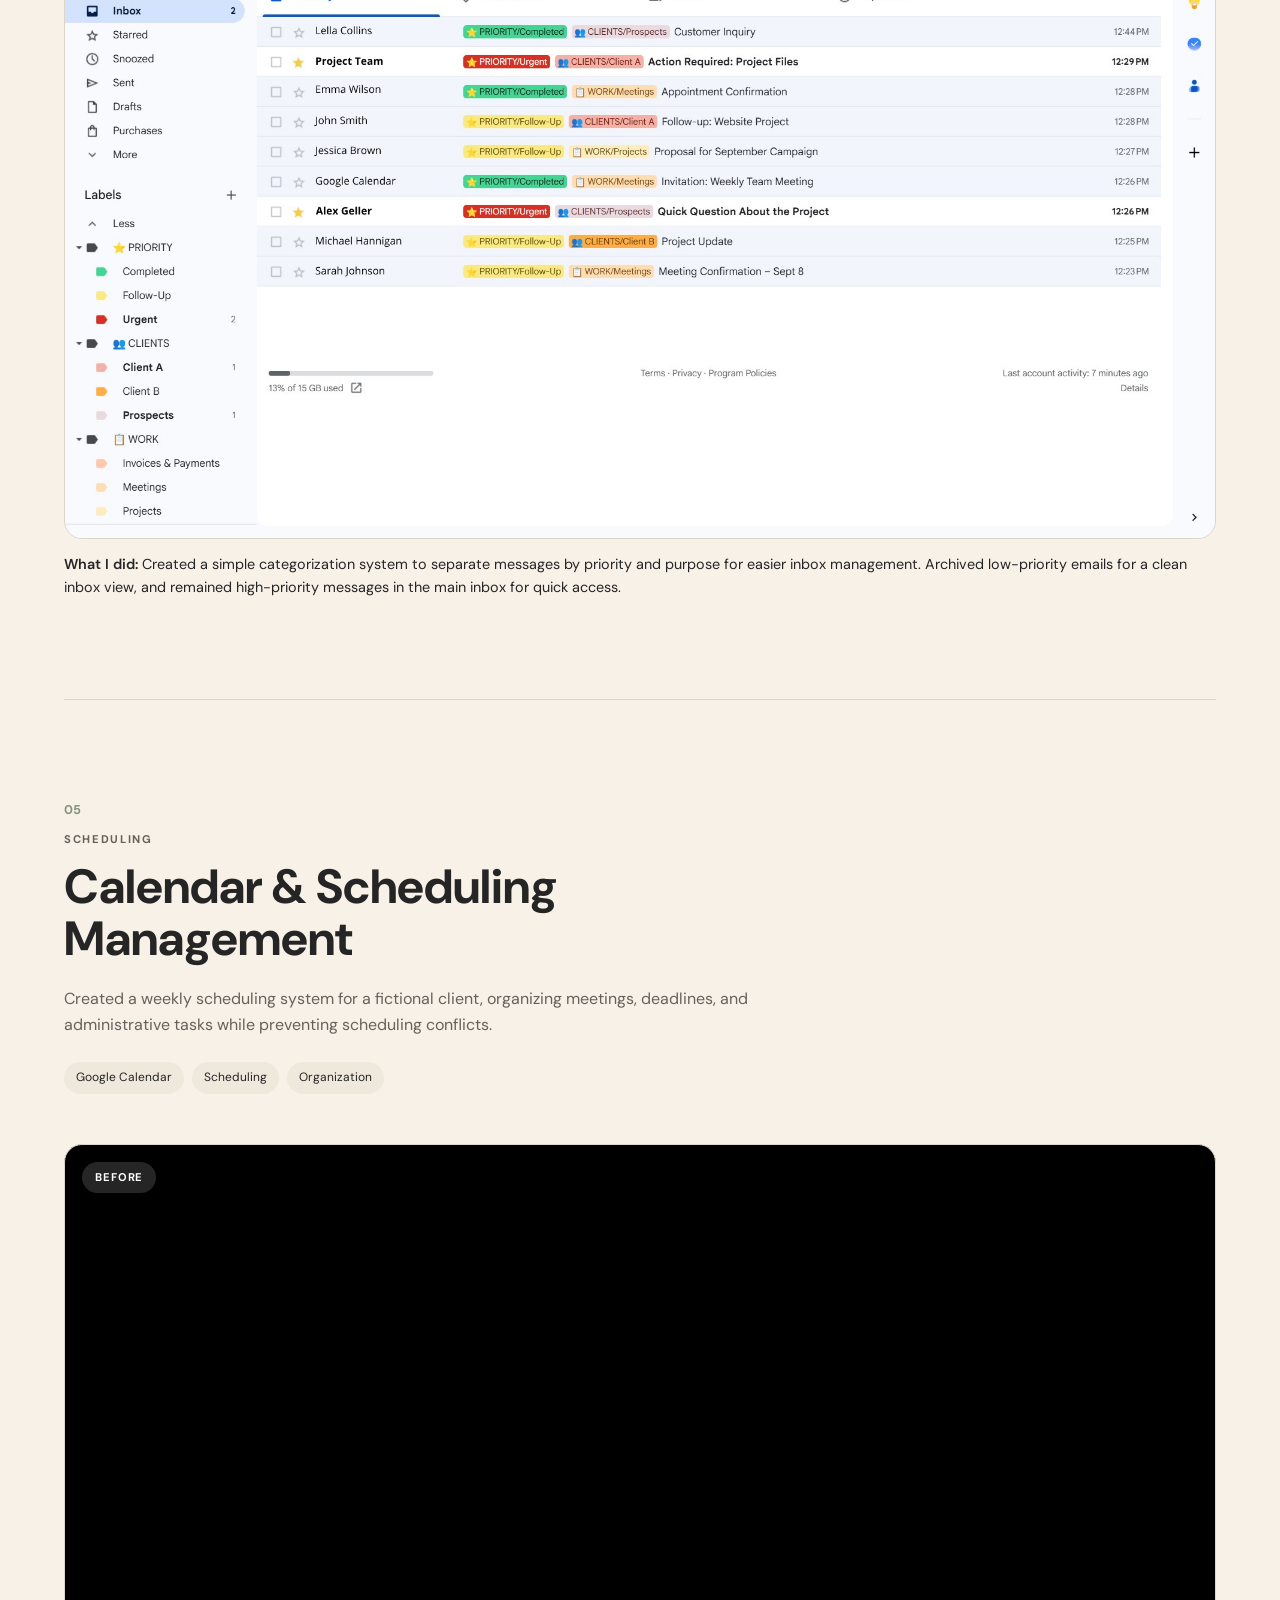
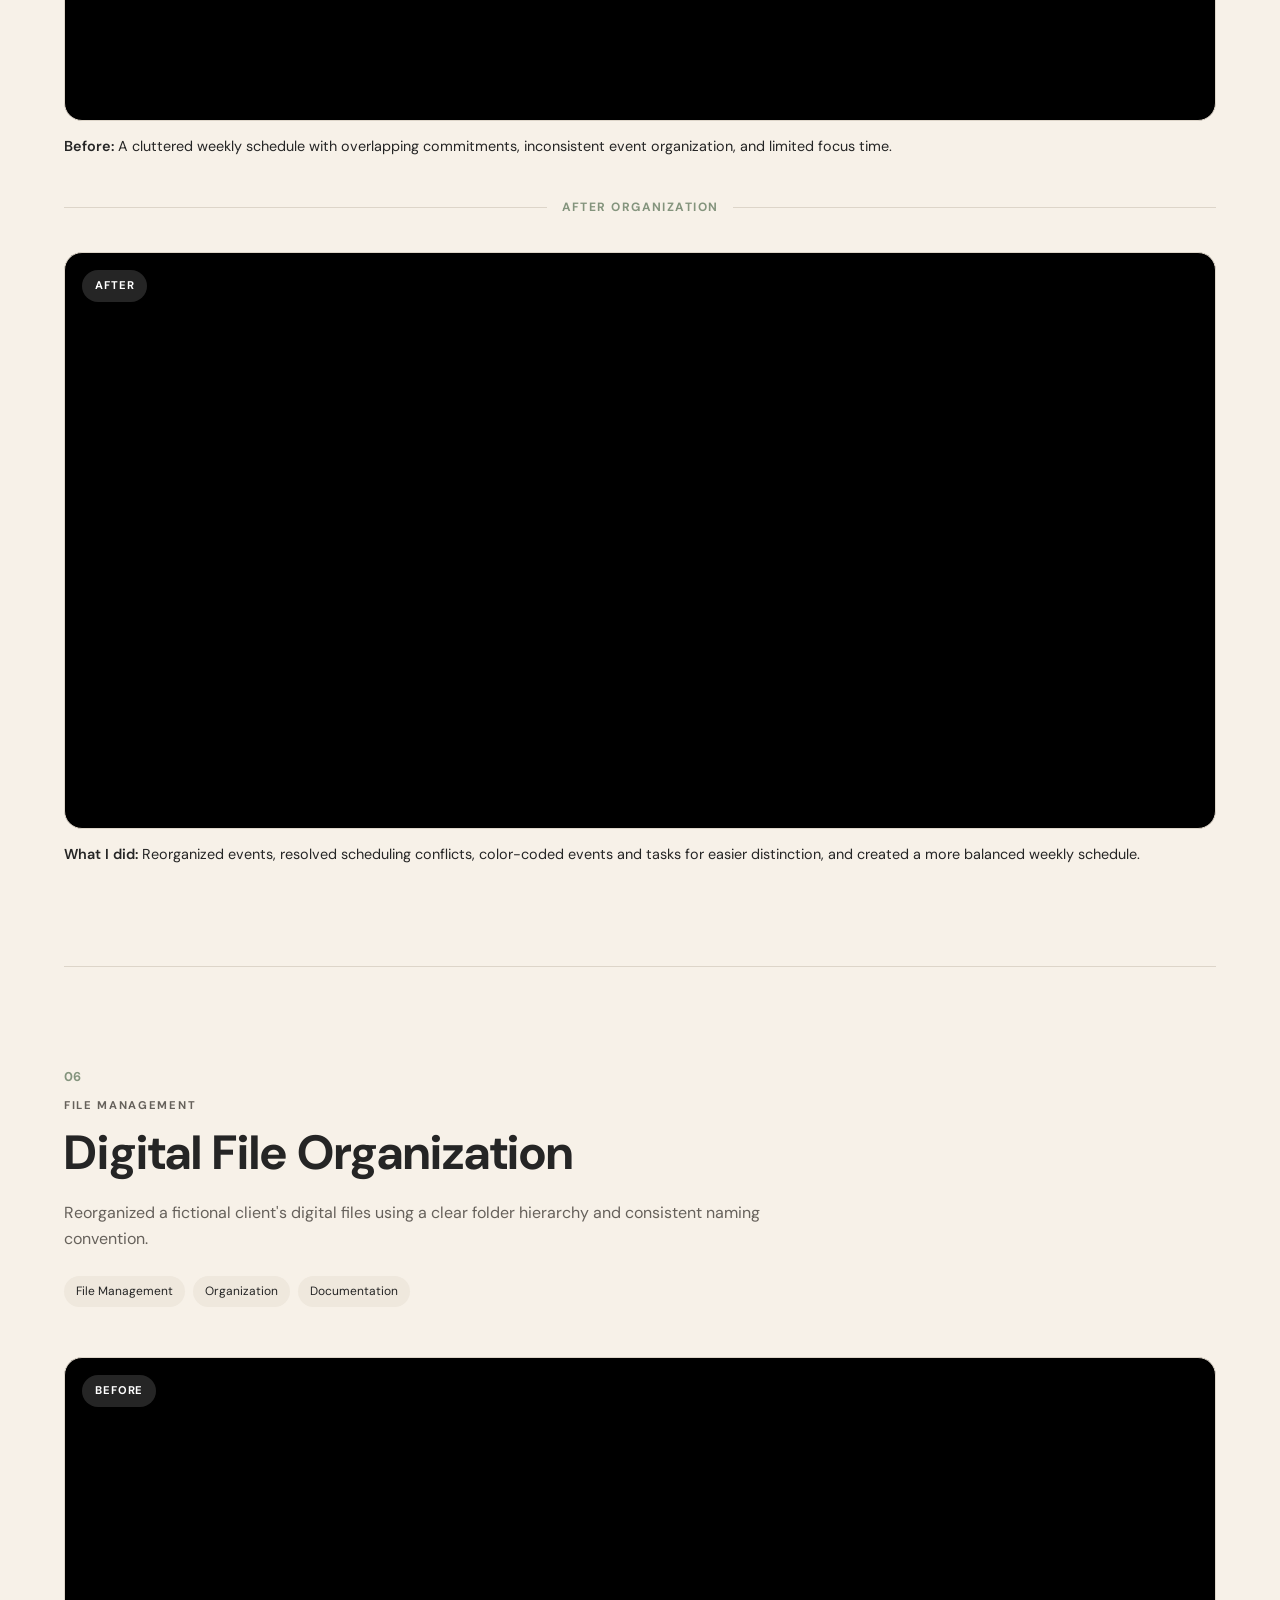
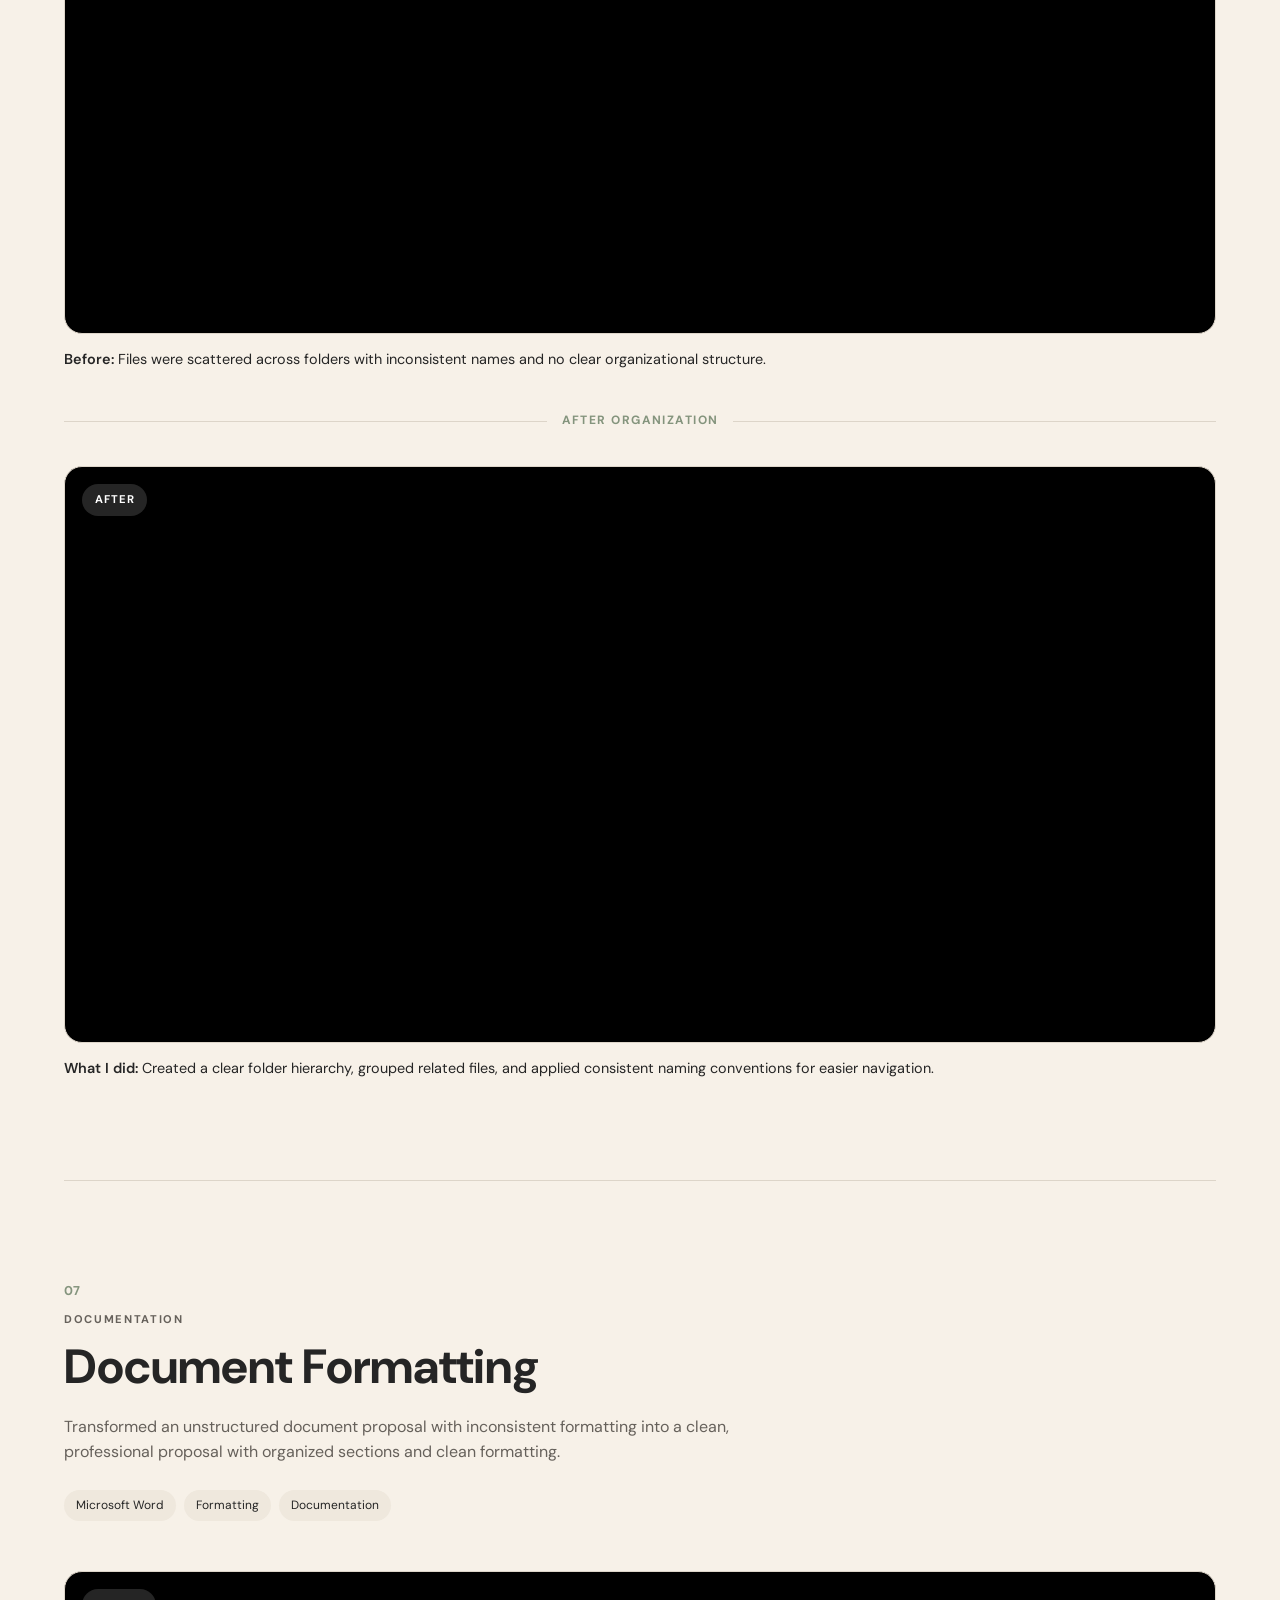
==== commit 0318103a: "Update index.html" ====
--- a/index.html
+++ b/index.html
@@ -262,9 +262,10 @@
                         I'm an aspiring Virtual Assistant with a strong
                         interest in organization, digital tools, and
                         helping businesses stay on top of their everyday
-                        tasks. I also have experience with basic web
-                        development, including HTML and CSS, which allows
-                        me to assist with simple website-related tasks when needed.
+                        tasks. I also have experience with social media
+                        management and basic web development, including
+                        HTML and CSS, which allows me to assist with
+                        simple website-related tasks when needed.
                     </p>
 
                     <p>
@@ -405,6 +406,7 @@
                             <li>Data organization</li>
                             <li>Simple reports</li>
                             <li>Calendar organization</li>
+                            <li>Email organization</li>
                         </ul>
 
                     </article>
@@ -430,6 +432,7 @@
                             <li>Product research</li>
                             <li>Competitor research</li>
                             <li>Contact research</li>
+                            <li>Accurate data reporting</li>
                             <li>Information gathering</li>
                             <li>Research summaries</li>
                             <li>Data collection</li>
@@ -442,25 +445,26 @@
                     <article class="service-card">
 
                         <div class="card-icon">
-                            📧
-                        </div>
-
-                        <h3>
-                            Email & Calendar Support
-                        </h3>
-
-                        <p>
-                            Keeping inboxes organized and schedules
-                            clear and conflict-free.
+                            📱
+                        </div>
+
+                        <h3>
+                            Social Media Management
+                        </h3>
+
+                        <p>
+                            Helping businesses maintain an organized,
+                            consistent, and engaging social media presence.
                         </p>
 
                         <ul>
-                            <li>Inbox organization</li>
-                            <li>Email categorization</li>
-                            <li>Professional email drafting</li>
-                            <li>Calendar organization</li>
-                            <li>Appointment scheduling</li>
-                            <li>Meeting preparation</li>
+                            <li>Content scheduling</li>
+                            <li>Social media posting</li>
+                            <li>Content organization</li>
+                            <li>Basic Canva graphics</li>
+                            <li>Caption writing</li>
+                            <li>Content research</li>
+                            <li>Engagement monitoring</li>
                         </ul>
 
                     </article>
@@ -1451,8 +1455,8 @@
                         </h3>
 
                         <p>
-                            Simple documents and
-                            visual materials.
+                            Creating and designing visual
+                            content and graphics.
                         </p>
 
                     </div>
@@ -1694,11 +1698,11 @@
                         </div>
 
                         <div>
-                            <span>LinkedIn</span>
+                            <span>Let's Connect</span>
 
                             <a href="https://www.linkedin.com/in/kiana-yeo-a84070275/" target="_blank"
                                 rel="noopener noreferrer">
-                                View my LinkedIn
+                                LinkedIn
                             </a>
                         </div>
 
@@ -1707,7 +1711,7 @@
                 </div>
 
 
-                <form class="contact-form" action="https://formspree.io/f/xnpqvlel" method="POST">
+                <form class="contact-form" action="https://formspree.io/f/moeqnewv" method="POST">
 
                     <input type="hidden" name="_subject" value="New Portfolio Inquiry — Kiana Yeo">
 
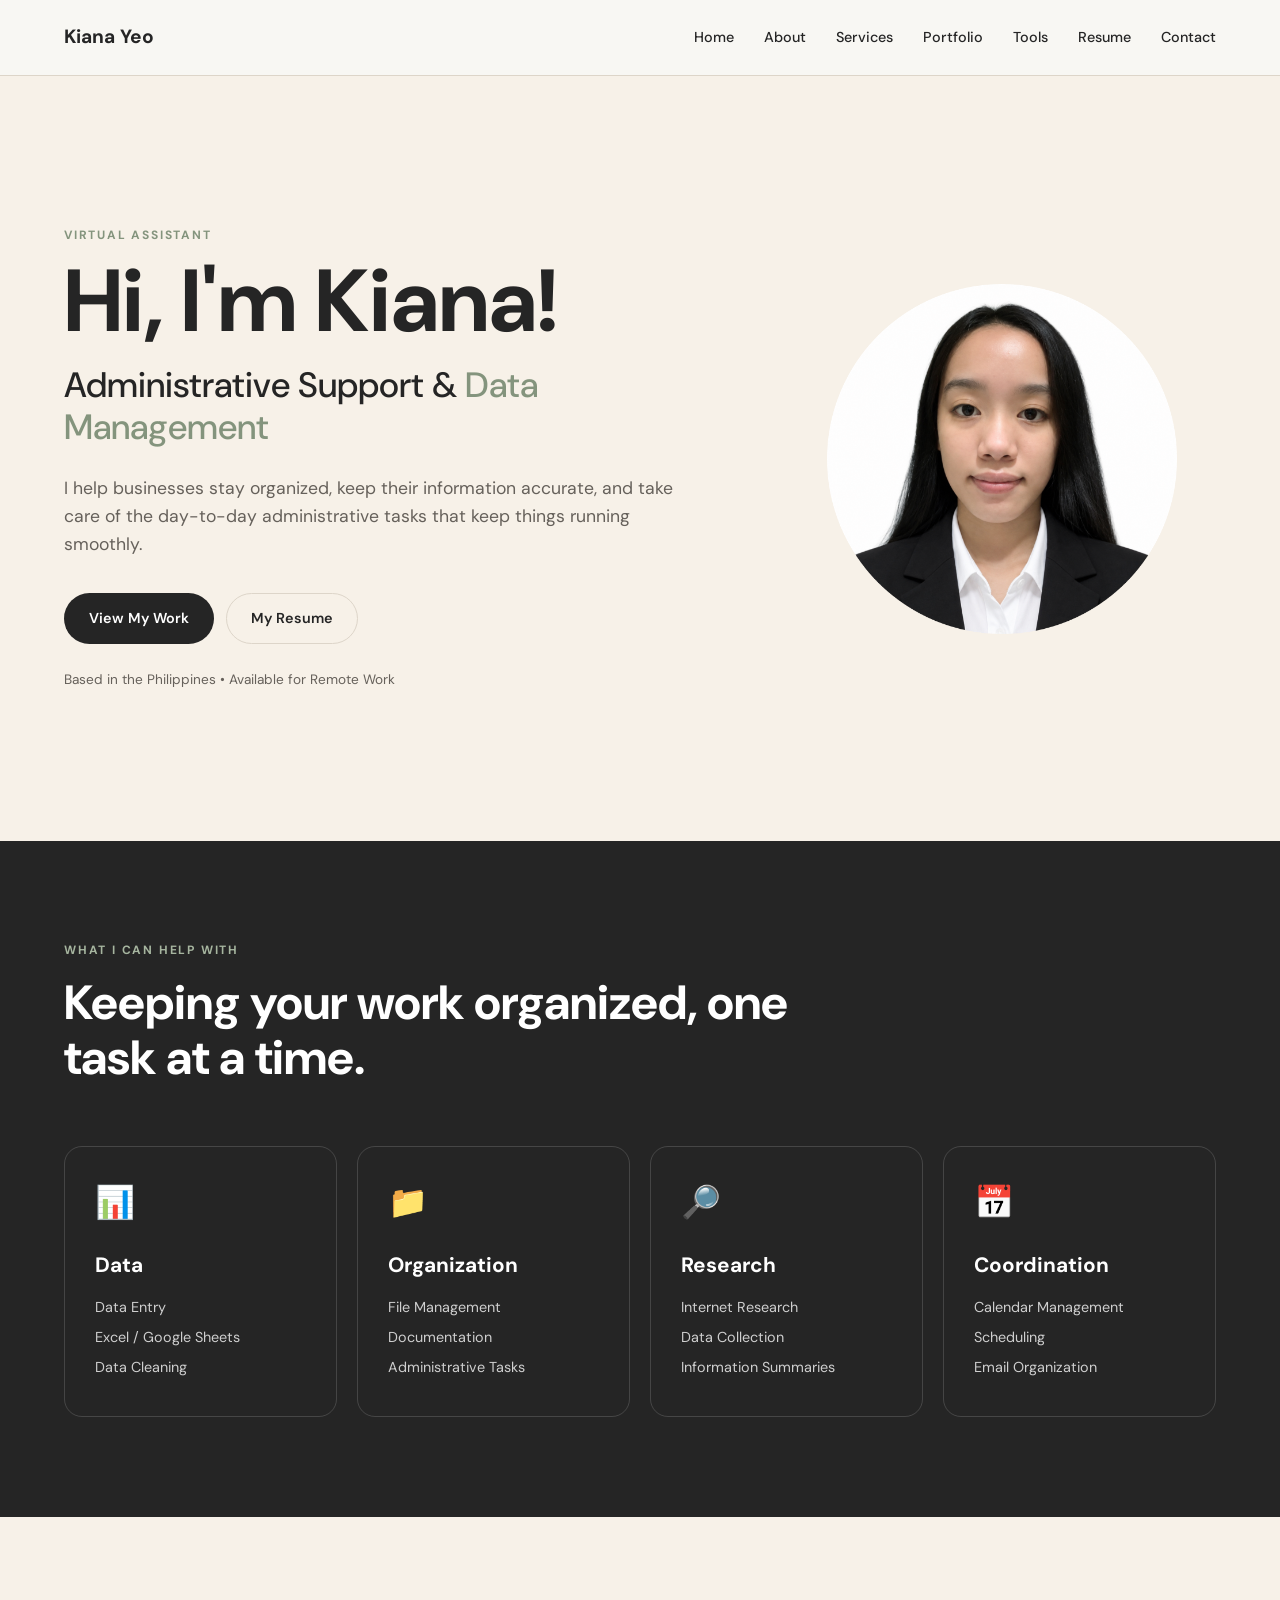
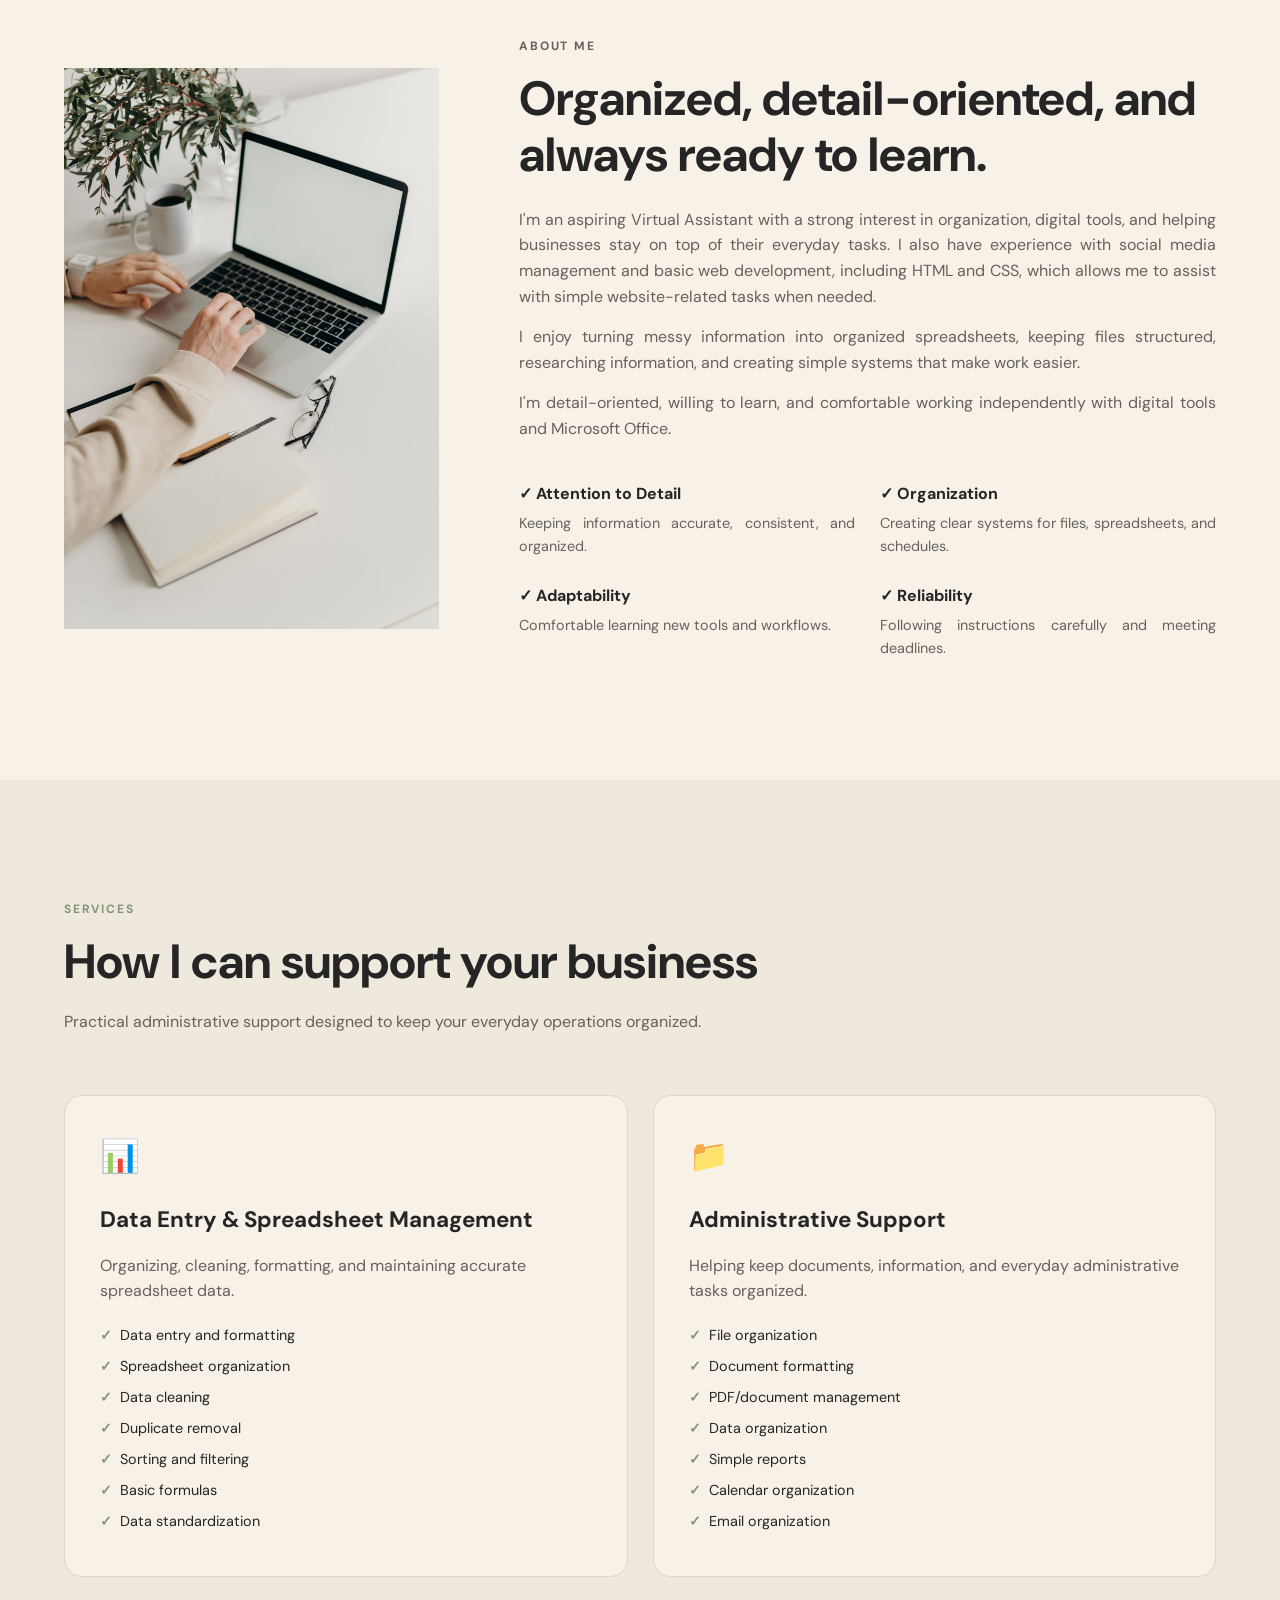
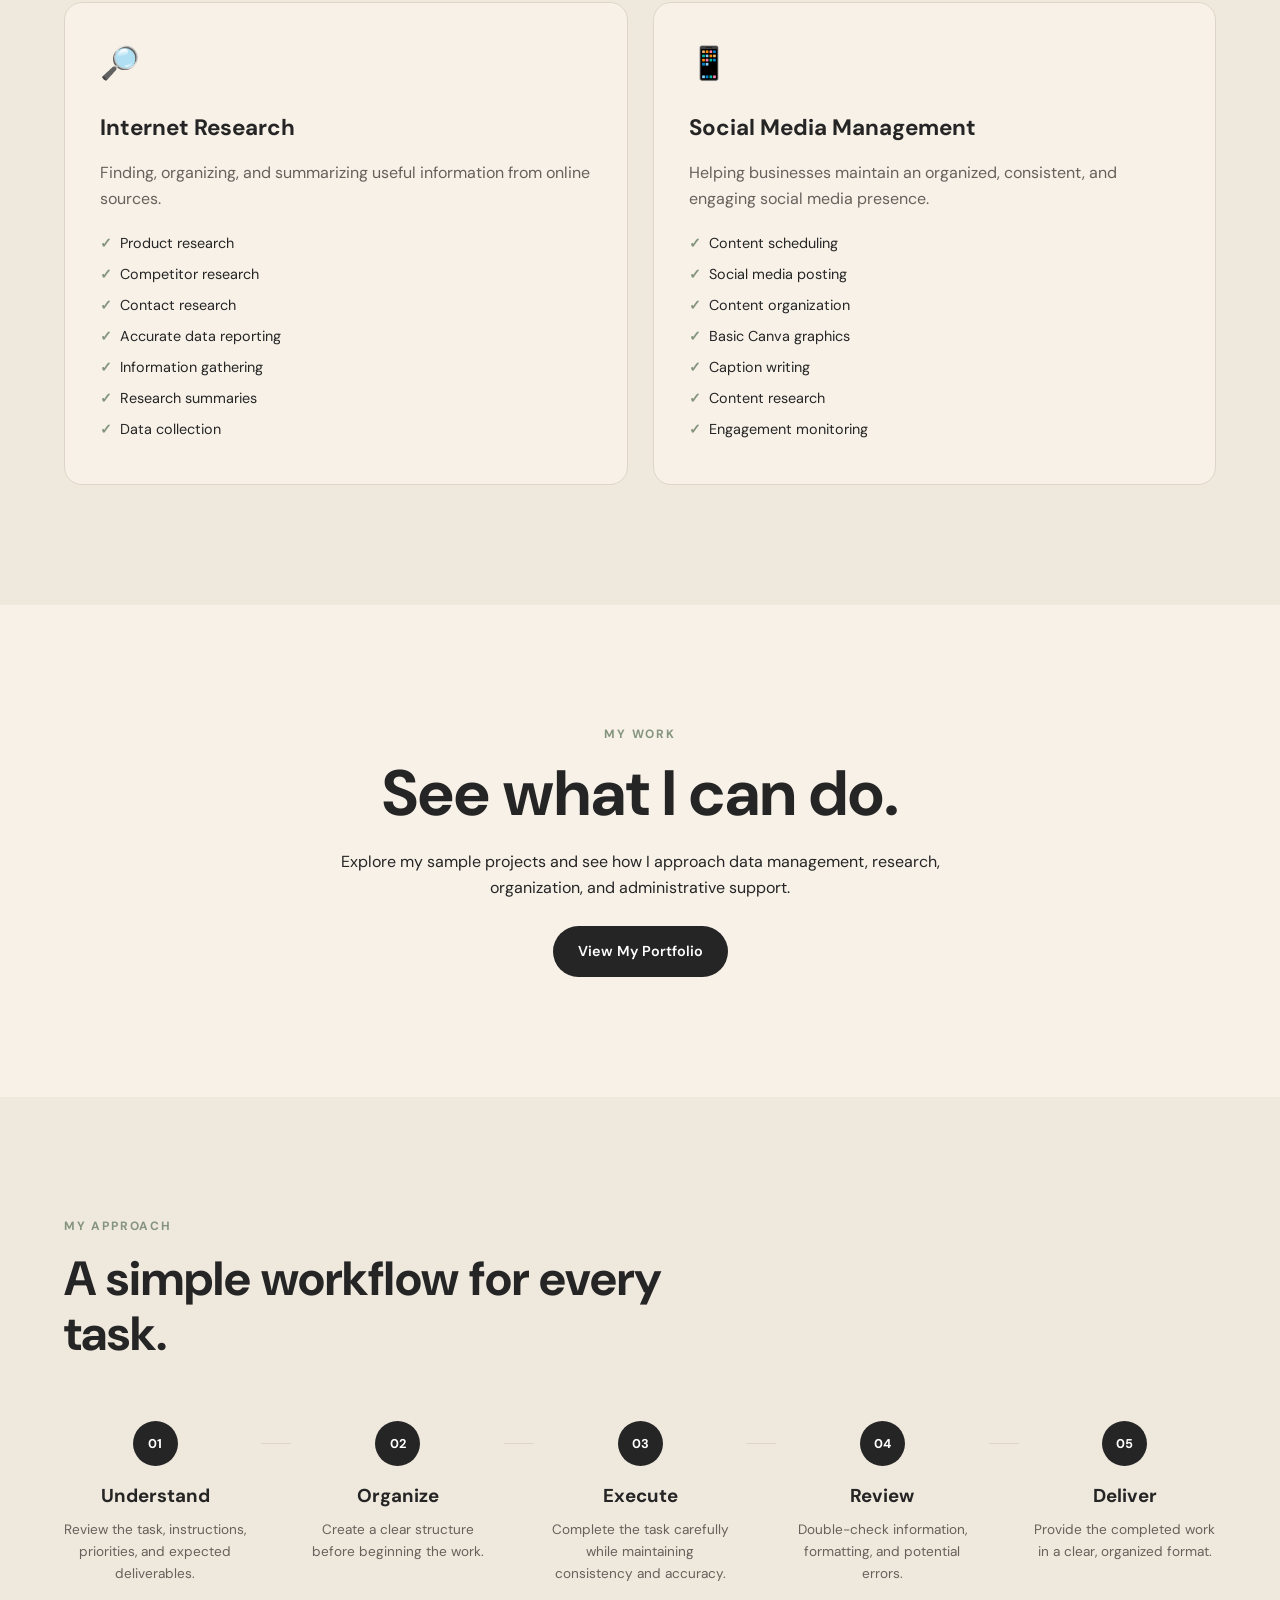
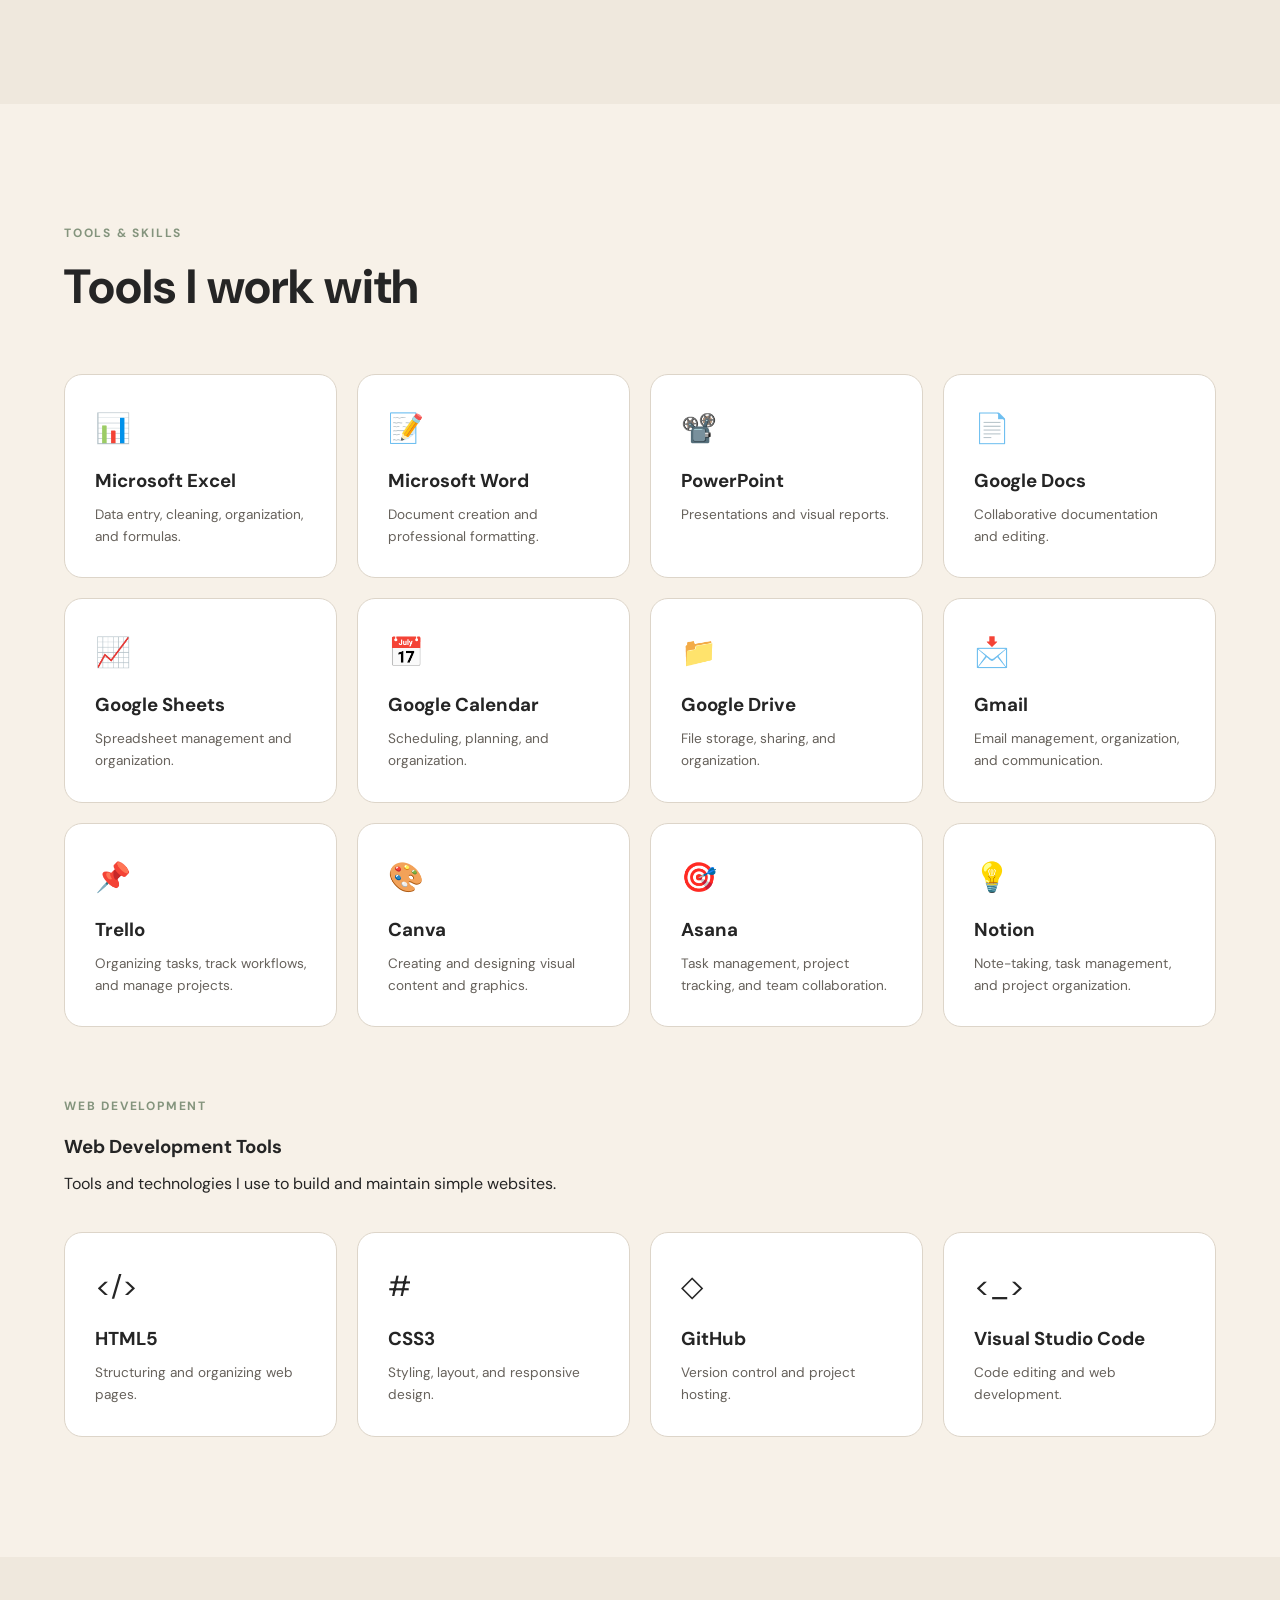
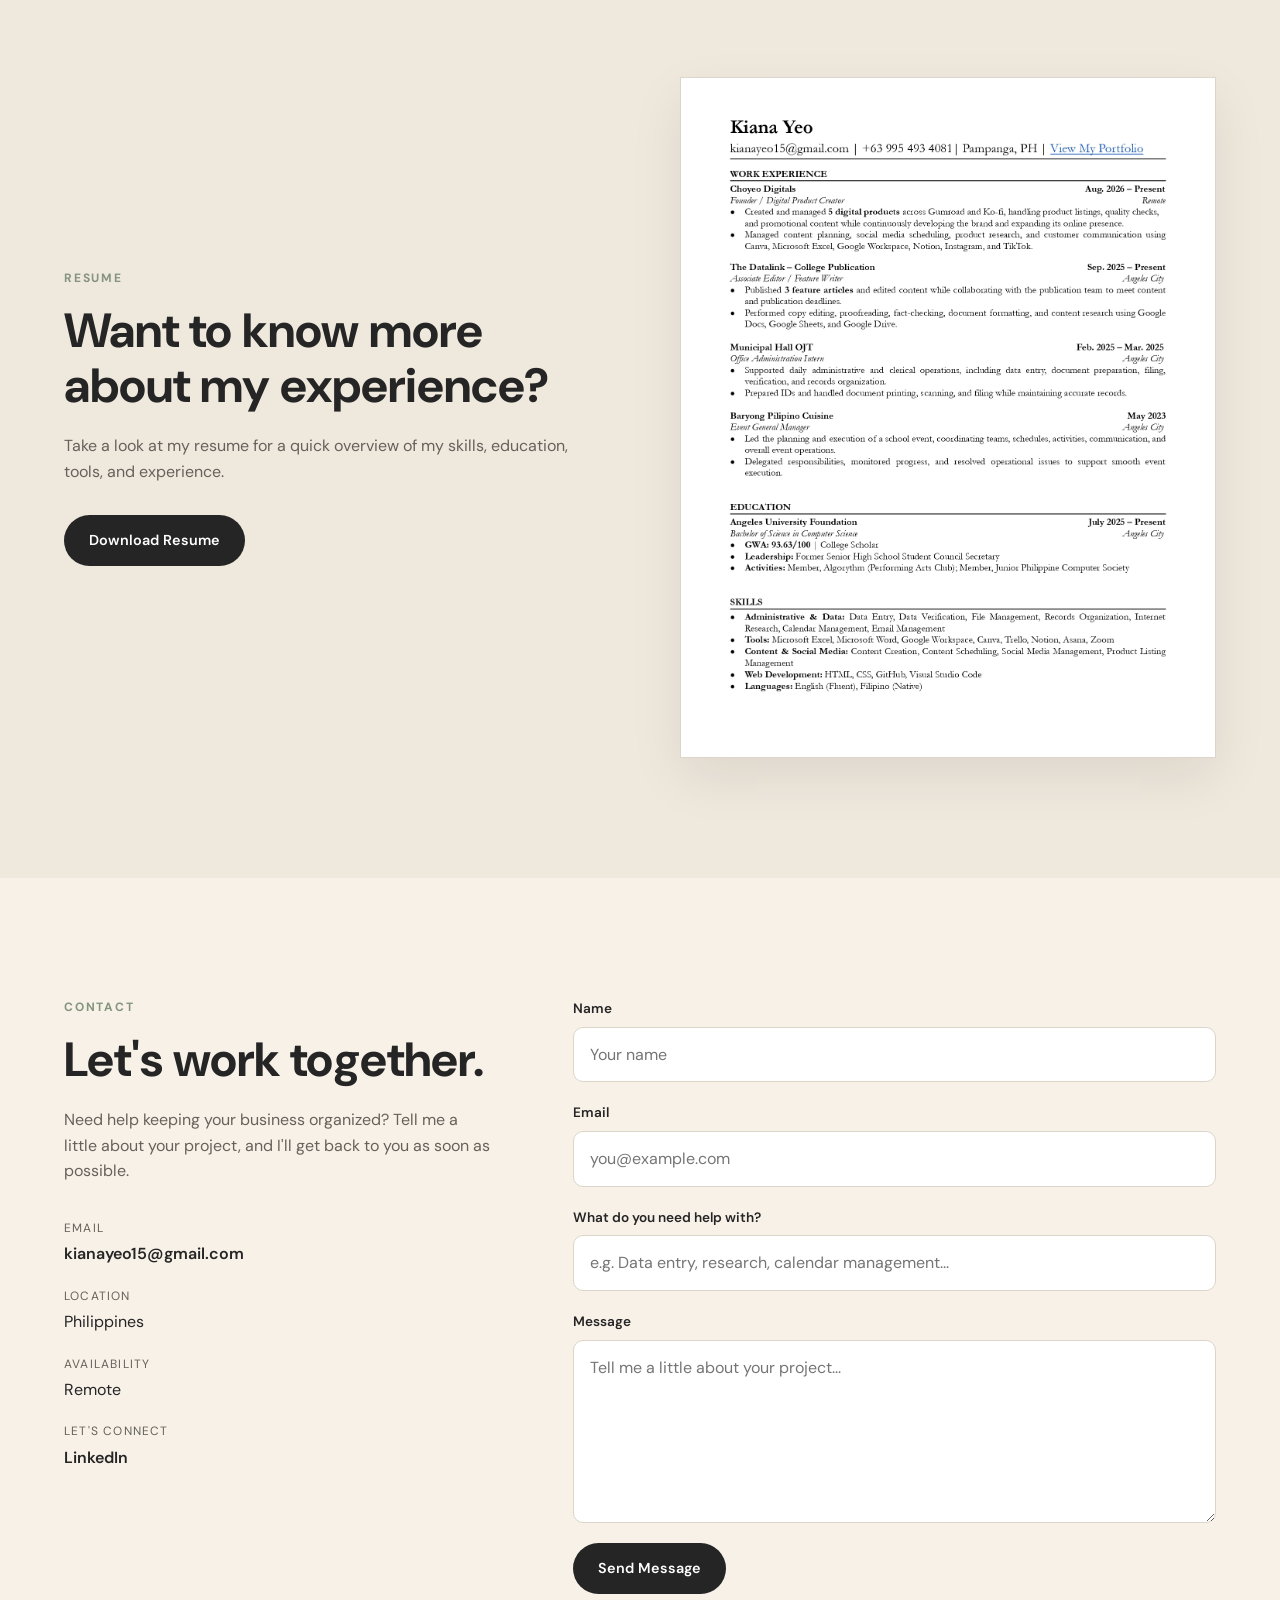
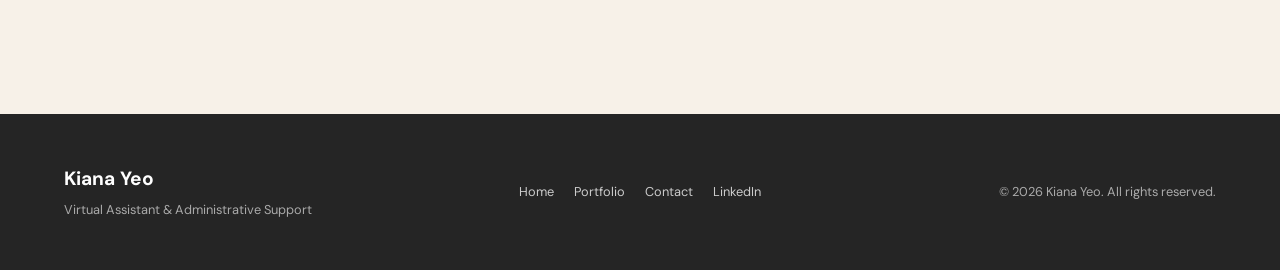
==== commit 58888cec: "Update website portfolio" ====
--- a/index.html
+++ b/index.html
@@ -49,7 +49,7 @@
                 <a href="#home">Home</a>
                 <a href="#about">About</a>
                 <a href="#services">Services</a>
-                <a href="#portfolio">Portfolio</a>
+                <a href="portfolio.html">Portfolio</a>
                 <a href="#tools">Tools</a>
                 <a href="#resume">Resume</a>
                 <a href="#contact">Contact</a>
@@ -100,7 +100,7 @@
 
                     <div class="hero-buttons">
 
-                        <a href="#portfolio" class="button button-primary">
+                        <a href="portfolio.html" class="button button-primary">
                             View My Work
                         </a>
 
@@ -121,7 +121,7 @@
 
                 <div class="hero-avatar">
 
-                    <img src="images/my-avatar.png" alt="Illustrated profile avatar">
+                    <img src="images/profile-picture.png" alt="Illustrated profile avatar">
 
                 </div>
 
@@ -475,666 +475,35 @@
 
         </section>
 
-
         <!-- =====================================================
-             PORTFOLIO
+             PORTFOLIO PREVIEW
         ====================================================== -->
 
-        <section id="portfolio" class="portfolio section">
+        <section class="portfolio-preview section">
 
             <div class="container">
 
                 <div class="section-heading">
 
                     <p class="eyebrow">
-                        FEATURED WORK
+                        MY WORK
                     </p>
 
                     <h2>
-                        Portfolio Projects
+                        See what I can do.
                     </h2>
 
                     <p>
-                        Sample projects created to demonstrate
-                        my skills and approach.
-                    </p>
-
-                </div>
-
-
-                <!-- =================================================
-                     PROJECT 1 — DATA CLEANING
-                ================================================== -->
-
-                <article class="project">
-
-                    <div class="project-info">
-
-                        <span class="project-number">
-                            01
-                        </span>
-
-                        <p class="project-category">
-                            DATA MANAGEMENT
-                        </p>
-
-                        <h3>
-                            Data Cleaning & Spreadsheet Organization
-                        </h3>
-
-                        <p>
-                            Cleaned and standardized a fictional
-                            customer contact database by removing
-                            duplicates, correcting inconsistent
-                            formatting, and organizing information
-                            into a usable spreadsheet.
-                        </p>
-
-                        <div class="project-tags">
-
-                            <span>Excel</span>
-                            <span>Data Cleaning</span>
-                            <span>Formatting</span>
-                            <span>Data Organization</span>
-
-                        </div>
-
-                    </div>
-
-
-                    <div class="project-visual">
-
-                        <!-- BEFORE -->
-
-                        <div class="showcase-item">
-
-                            <span class="showcase-label">
-                                BEFORE
-                            </span>
-
-                            <img src="images/data-cleaning-before.jpg"
-                                alt="Before screenshot of the unorganized customer database">
-
-                            <p class="showcase-caption">
-                                <strong>Before:</strong>
-                                Messy and inconsistent customer data with
-                                duplicates, inconsistent formatting, and
-                                unorganized information.
-                            </p>
-
-                        </div>
-
-
-                        <div class="showcase-divider">
-                            <span>After Organization</span>
-                        </div>
-
-
-                        <!-- AFTER -->
-
-                        <div class="showcase-item">
-
-                            <span class="showcase-label">
-                                AFTER
-                            </span>
-
-                            <img src="images/data-cleaning-after.jpg"
-                                alt="After screenshot of the cleaned and organized customer database">
-
-                            <p class="showcase-caption">
-                                <strong>What I did:</strong>
-                                Removed duplicates, standardized formatting,
-                                organized the columns, added clear
-                                data checks for easier use, and created
-                                a table summary and graph analysis for
-                                easier interpretation.
-                            </p>
-
-                        </div>
-
-                    </div>
-
-                </article>
-
-
-                <!-- =================================================
-                     PROJECT 2 — SALES TRACKING
-                ================================================== -->
-
-                <article class="project project-reverse">
-
-                    <div class="project-info">
-
-                        <span class="project-number">
-                            02
-                        </span>
-
-                        <p class="project-category">
-                            REPORTING
-                        </p>
-
-                        <h3>
-                            Sales Tracking & Reporting
-                        </h3>
-
-                        <p>
-                            Created a structured sales tracker to
-                            organize transaction data, calculate
-                            key metrics, and provide a quick
-                            monthly sales overview and additional
-                            insights.
-                        </p>
-
-                        <div class="project-tags">
-
-                            <span>Excel</span>
-                            <span>Data Entry</span>
-                            <span>Formulas</span>
-                            <span>Reporting</span>
-
-                        </div>
-
-                    </div>
-
-
-                    <div class="project-visual image-showcase">
-
-                        <!-- SALES TRACKER -->
-
-                        <div class="showcase-item">
-
-                            <span class="showcase-label">
-                                SALES TRACKER
-                            </span>
-
-                            <img src="images/sales-tracker-sample.jpg"
-                                alt="Sales tracker spreadsheet showing organized transaction data">
-
-                            <p class="showcase-caption">
-                                <strong>What I created:</strong>
-                                Structured transaction data into a clean
-                                sales tracker with organized fields,
-                                calculated revenue, and consistent formatting.
-                            </p>
-
-                        </div>
-
-
-                        <!-- SALES REPORT -->
-
-                        <div class="showcase-item">
-
-                            <span class="showcase-label">
-                                SALES REPORT
-                            </span>
-
-                            <img src="images/sales-report-sample.jpg"
-                                alt="Sales report showing monthly sales metrics and analysis">
-
-                            <p class="showcase-caption">
-                                <strong>What I created:</strong>
-                                Turned the sales data into a quick monthly
-                                report with key metrics, summaries, and
-                                visual insights for better understanding of
-                                sales performance.
-                            </p>
-
-                        </div>
-
-                    </div>
-
-                </article>
-
-
-                <!-- =================================================
-                     PROJECT 3 — RESEARCH
-                ================================================== -->
-
-                <article class="project">
-
-                    <div class="project-info">
-
-                        <span class="project-number">
-                            03
-                        </span>
-
-                        <p class="project-category">
-                            RESEARCH
-                        </p>
-
-                        <h3>
-                            Internet Research & Competitor Analysis
-                        </h3>
-
-                        <p>
-                            Researched competing digital product
-                            businesses and organized relevant
-                            information into a comparison
-                            spreadsheet with key findings and
-                            recommendations.
-                        </p>
-
-                        <div class="project-tags">
-
-                            <span>Internet Research</span>
-                            <span>Data Collection</span>
-                            <span>Excel</span>
-                            <span>Analysis</span>
-
-                        </div>
-
-                    </div>
-
-
-                    <div class="project-visual image-showcase">
-
-                        <!-- RESEARCH -->
-
-                        <div class="showcase-item">
-
-                            <span class="showcase-label">
-                                RESEARCH
-                            </span>
-
-                            <img src="images/internet-research-sample.jpg" alt="Internet research spreadsheet">
-
-                            <p class="showcase-caption">
-                                <strong>What I researched:</strong>
-                                Collected relevant product, pricing,
-                                category, and business information from
-                                fictional online sources.
-                            </p>
-
-                        </div>
-
-
-                        <!-- COMPETITOR ANALYSIS -->
-
-                        <div class="showcase-item">
-
-                            <span class="showcase-label">
-                                COMPETITOR ANALYSIS
-                            </span>
-
-                            <img src="images/competitor-analysis-sample.jpg" alt="Competitor analysis spreadsheet">
-
-                            <p class="showcase-caption">
-                                <strong>What I did:</strong>
-                                Organized the findings into a comparison
-                                table to identify patterns, differences,
-                                and useful business insights. Provided additional
-                                key findings and recommendations as well.
-                            </p>
-
-                        </div>
-
-                    </div>
-
-                </article>
-
-
-                <!-- =================================================
-                     PROJECT 4 — EMAIL ORGANIZATION
-                ================================================== -->
-
-                <article class="project project-reverse">
-
-                    <div class="project-info">
-
-                        <span class="project-number">
-                            04
-                        </span>
-
-                        <p class="project-category">
-                            ADMINISTRATION
-                        </p>
-
-                        <h3>
-                            Email Organization System
-                        </h3>
-
-                        <p>
-                            Designed a simple inbox categorization
-                            system to make important messages easier
-                            to identify, prioritize, and manage.
-                        </p>
-
-                        <div class="project-tags">
-
-                            <span>Email Management</span>
-                            <span>Organization</span>
-                            <span>Prioritization</span>
-
-                        </div>
-
-                    </div>
-
-
-                    <div class="project-visual">
-
-                        <!-- BEFORE -->
-
-                        <div class="showcase-item">
-
-                            <span class="showcase-label">
-                                BEFORE
-                            </span>
-
-                            <img src="images/email-system-before.png"
-                                alt="Before screenshot of an unorganized email inbox">
-
-                            <p class="showcase-caption">
-                                <strong>Before:</strong>
-                                An unorganized inbox with read and unread
-                                messages mixed together, making important
-                                emails harder to identify and prioritize.
-                            </p>
-
-                        </div>
-
-
-                        <div class="showcase-divider">
-                            <span>After Organization</span>
-                        </div>
-
-
-                        <!-- AFTER -->
-
-                        <div class="showcase-item">
-
-                            <span class="showcase-label">
-                                AFTER
-                            </span>
-
-                            <img src="images/email-system-after.png" alt="After screenshot of an organized email inbox">
-
-                            <p class="showcase-caption">
-                                <strong>What I did:</strong>
-                                Created a simple categorization system
-                                to separate messages by priority and
-                                purpose for easier inbox management.
-                                Archived low-priority emails for a clean inbox view,
-                                and remained high-priority messages in the main inbox for quick access.
-                            </p>
-
-                        </div>
-
-                    </div>
-
-                </article>
-
-
-                <!-- =================================================
-                     PROJECT 5 — CALENDAR
-                ================================================== -->
-
-                <article class="project">
-
-                    <div class="project-info">
-
-                        <span class="project-number">
-                            05
-                        </span>
-
-                        <p class="project-category">
-                            SCHEDULING
-                        </p>
-
-                        <h3>
-                            Calendar & Scheduling Management
-                        </h3>
-
-                        <p>
-                            Created a weekly scheduling system for
-                            a fictional client, organizing meetings,
-                            deadlines, and administrative tasks while
-                            preventing scheduling conflicts.
-                        </p>
-
-                        <div class="project-tags">
-
-                            <span>Google Calendar</span>
-                            <span>Scheduling</span>
-                            <span>Organization</span>
-
-                        </div>
-
-                    </div>
-
-
-                    <div class="project-visual">
-
-                        <!-- BEFORE -->
-
-                        <div class="showcase-item">
-
-                            <span class="showcase-label">
-                                BEFORE
-                            </span>
-
-                            <video src="videos/before-calendar-sample.mp4" autoplay muted loop playsinline>
-                            </video>
-
-                            <p class="showcase-caption">
-                                <strong>Before:</strong>
-                                A cluttered weekly schedule with overlapping
-                                commitments, inconsistent event organization,
-                                and limited focus time.
-                            </p>
-
-                        </div>
-
-
-                        <div class="showcase-divider">
-                            <span>After Organization</span>
-                        </div>
-
-
-                        <!-- AFTER -->
-
-                        <div class="showcase-item">
-
-                            <span class="showcase-label">
-                                AFTER
-                            </span>
-
-                            <video src="videos/after-calendar-sample.mp4" autoplay muted loop playsinline>
-                            </video>
-
-                            <p class="showcase-caption">
-                                <strong>What I did:</strong>
-                                Reorganized events, resolved scheduling
-                                conflicts, color-coded events and tasks for
-                                easier distinction, and created a more balanced
-                                weekly schedule.
-                            </p>
-
-                        </div>
-
-                    </div>
-
-                </article>
-
-
-                <!-- =================================================
-                     PROJECT 6 — FILE MANAGEMENT
-                ================================================== -->
-
-                <article class="project project-reverse">
-
-                    <div class="project-info">
-
-                        <span class="project-number">
-                            06
-                        </span>
-
-                        <p class="project-category">
-                            FILE MANAGEMENT
-                        </p>
-
-                        <h3>
-                            Digital File Organization
-                        </h3>
-
-                        <p>
-                            Reorganized a fictional client's digital
-                            files using a clear folder hierarchy and
-                            consistent naming convention.
-                        </p>
-
-                        <div class="project-tags">
-
-                            <span>File Management</span>
-                            <span>Organization</span>
-                            <span>Documentation</span>
-
-                        </div>
-
-                    </div>
-
-
-                    <div class="project-visual">
-
-                        <!-- BEFORE -->
-
-                        <div class="showcase-item">
-
-                            <span class="showcase-label">
-                                BEFORE
-                            </span>
-
-                            <video src="videos/before-file-organization-sample.mp4" autoplay muted loop playsinline>
-                            </video>
-
-                            <p class="showcase-caption">
-                                <strong>Before:</strong>
-                                Files were scattered across folders with
-                                inconsistent names and no clear organizational
-                                structure.
-                            </p>
-
-                        </div>
-
-
-                        <div class="showcase-divider">
-                            <span>After Organization</span>
-                        </div>
-
-
-                        <!-- AFTER -->
-
-                        <div class="showcase-item">
-
-                            <span class="showcase-label">
-                                AFTER
-                            </span>
-
-                            <video src="videos/after-file-organization-sample.mp4" autoplay muted loop playsinline>
-                            </video>
-
-                            <p class="showcase-caption">
-                                <strong>What I did:</strong>
-                                Created a clear folder hierarchy, grouped
-                                related files, and applied consistent
-                                naming conventions for easier navigation.
-                            </p>
-
-                        </div>
-
-                    </div>
-
-                </article>
-
-
-                <!-- =================================================
-                     PROJECT 7 — DOCUMENT FORMATTING
-                ================================================== -->
-
-                <article class="project">
-
-                    <div class="project-info">
-
-                        <span class="project-number">
-                            07
-                        </span>
-
-                        <p class="project-category">
-                            DOCUMENTATION
-                        </p>
-
-                        <h3>
-                            Document Formatting
-                        </h3>
-
-                        <p>
-                            Transformed an unstructured document
-                            proposal with inconsistent formatting
-                            into a clean, professional proposal
-                            with organized sections and clean formatting.
-                        </p>
-
-                        <div class="project-tags">
-
-                            <span>Microsoft Word</span>
-                            <span>Formatting</span>
-                            <span>Documentation</span>
-
-                        </div>
-
-                    </div>
-
-
-                    <div class="project-visual">
-
-                        <!-- BEFORE -->
-
-                        <div class="showcase-item">
-
-                            <span class="showcase-label">
-                                BEFORE
-                            </span>
-
-                            <video src="videos/before-document-proposal-sample.mp4" autoplay muted loop playsinline>
-                            </video>
-
-                            <p class="showcase-caption">
-                                <strong>Before:</strong>
-                                Unstructured business proposal with inconsistent
-                                formatting and information that was difficult
-                                to scan quickly.
-                            </p>
-
-                        </div>
-
-
-                        <div class="showcase-divider">
-                            <span>After Formatting</span>
-                        </div>
-
-
-                        <!-- AFTER -->
-
-                        <div class="showcase-item">
-
-                            <span class="showcase-label">
-                                AFTER
-                            </span>
-
-                            <video src="videos/after-document-proposal-sample.mp4" autoplay muted loop playsinline>
-                            </video>
-
-                            <p class="showcase-caption">
-                                <strong>What I did:</strong>
-                                Structured the information into clear
-                                sections, improved formatting, and created
-                                tables for easier review and quick scanning.
-                            </p>
-
-                        </div>
-
-                    </div>
-
-                </article>
+                        Explore my sample projects and see how I approach
+                        data management, research, organization, and
+                        administrative support.
+                    </p>
+
+                    <a href="portfolio.html" class="button button-primary">
+                        View My Portfolio
+                    </a>
+
+                </div>
 
             </div>
 
@@ -1798,7 +1167,7 @@
             <div class="footer-links">
 
                 <a href="#home">Home</a>
-                <a href="#portfolio">Portfolio</a>
+                <a href="portfolio.html">Portfolio</a>
                 <a href="#contact">Contact</a>
                 <a href="https://www.linkedin.com/in/kiana-yeo-a84070275/" target="_blank" rel="noopener noreferrer">
                     LinkedIn
--- a/style.css
+++ b/style.css
@@ -303,7 +303,7 @@
 }
 
 .hero-avatar img {
-    width: min(380px, 100%);
+    width: min(350px, 100%);
     height: auto;
     display: block;
 }
@@ -494,6 +494,11 @@
 /* =========================================================
    PORTFOLIO
 ========================================================= */
+
+.portfolio-preview h2 {
+    font-size: clamp(2.8rem, 5vw, 4rem);
+    line-height: 1.1;
+}
 
 .project {
     display: grid;
@@ -537,6 +542,20 @@
     margin-bottom: 12px;
 }
 
+/* Portfolio page heading only */
+.portfolio .section-heading {
+    text-align: center;
+    max-width: 800px;
+    margin: 50px auto 60px;
+}
+
+.portfolio .section-title{
+    font-size: clamp(2.5rem, 5vw, 3.5rem);
+    font-weight: 700;
+    line-height: 1.1;
+    margin-bottom: 20px;
+}
+
 .project-info h3 {
     font-size: clamp(1.8rem, 3vw, 2.5rem);
     line-height: 1.15;
@@ -576,7 +595,6 @@
     border-top: 1px solid var(--border);
 }
 
-/* Remove the old reversed layout */
 .project-reverse {
     display: block;
 }
@@ -1207,4 +1225,276 @@
         padding: 25px;
     }
 
+}
+
+/* =========================================================
+   FINAL LAYOUT FIXES
+   These rules override older/duplicate rules above.
+========================================================= */
+
+/* -------------------------
+   GLOBAL PAGE STRUCTURE
+------------------------- */
+
+body {
+    overflow-x: hidden;
+}
+
+main {
+    width: 100%;
+}
+
+/* -------------------------
+   HEADER / NAVIGATION
+   Matches the portfolio HTML:
+   .header + .menu-toggle
+------------------------- */
+
+.header {
+    position: sticky;
+    top: 0;
+    z-index: 1000;
+    width: 100%;
+    background: rgba(247, 241, 232, 0.96);
+    border-bottom: 1px solid var(--border);
+    backdrop-filter: blur(10px);
+    -webkit-backdrop-filter: blur(10px);
+}
+
+.header .nav-container {
+    width: min(90%, var(--max-width));
+    min-height: 75px;
+    margin: 0 auto;
+    display: flex;
+    align-items: center;
+    justify-content: space-between;
+}
+
+.menu-toggle {
+    display: none;
+    width: 42px;
+    height: 42px;
+    padding: 8px;
+    border: 0;
+    background: transparent;
+    cursor: pointer;
+}
+
+.menu-toggle span {
+    display: block;
+    width: 24px;
+    height: 2px;
+    margin: 5px auto;
+    background: var(--text);
+    border-radius: 2px;
+}
+
+/* Keep the old navbar class compatible if it appears anywhere. */
+.navbar {
+    position: sticky;
+    top: 0;
+    z-index: 1000;
+}
+
+/* -------------------------
+   PORTFOLIO PAGE INTRO
+------------------------- */
+
+/*
+   The portfolio HTML has the first .section-heading directly
+   inside <main>, rather than inside a .container.
+   This gives it the same 90% width and alignment as the rest
+   of the website.
+*/
+
+main > .section-heading {
+    width: min(90%, var(--max-width));
+    max-width: var(--max-width);
+    margin: 0 auto;
+    padding: 72px 0 35px;
+}
+
+main > .section-heading h1 {
+    font-size: clamp(2.6rem, 5vw, 4rem);
+    line-height: 1.1;
+    margin-bottom: 18px;
+}
+
+main > .section-heading > p:not(.eyebrow) {
+    max-width: 680px;
+    color: var(--text-light);
+}
+
+/* -------------------------
+   PORTFOLIO SECTION
+------------------------- */
+
+.portfolio.section {
+    padding-top: 35px;
+    padding-bottom: 100px;
+}
+
+.portfolio > .container > .section-heading {
+    margin-bottom: 45px;
+}
+
+.portfolio > .container > .section-heading h2 {
+    font-size: clamp(2.2rem, 4vw, 3.2rem);
+}
+
+/* -------------------------
+   PROJECT LAYOUT
+------------------------- */
+
+
+.project,
+.project-reverse {
+    display: block;
+    width: 100%;
+    padding: 75px 0;
+    border-top: 1px solid var(--border);
+}
+
+.project-info,
+.project-reverse .project-info {
+    width: min(100%, 720px);
+    max-width: 720px;
+    margin: 0 0 45px;
+}
+
+.project-reverse .project-info,
+.project-reverse .project-visual {
+    order: initial;
+}
+
+.project-info h3 {
+    font-size: clamp(2rem, 4vw, 3rem);
+    line-height: 1.1;
+    margin-bottom: 20px;
+}
+
+.project-visual {
+    width: 100%;
+}
+
+.showcase-item {
+    width: 100%;
+    margin-bottom: 40px;
+}
+
+.showcase-item img,
+.showcase-item video {
+    width: 100%;
+    max-width: 100%;
+    height: auto;
+}
+
+/* -------------------------
+   HOMEPAGE PORTFOLIO PREVIEW
+------------------------- */
+
+.portfolio-preview {
+    text-align: center;
+}
+
+.portfolio-preview .section-heading {
+    max-width: 700px;
+    margin: 0 auto;
+}
+
+.portfolio-preview .section-heading > p:not(.eyebrow) {
+    max-width: 620px;
+    margin-left: auto;
+    margin-right: auto;
+}
+
+.portfolio-preview .button {
+    margin-top: 25px;
+}
+
+.portfolio-preview .eyebrow {
+    margin-bottom: 15px;
+}
+
+/* -------------------------
+   BUTTON CONSISTENCY
+------------------------- */
+
+.button {
+    cursor: pointer;
+}
+
+.portfolio-preview .button-primary {
+    display: inline-flex;
+}
+
+/* -------------------------
+   MOBILE NAVIGATION
+------------------------- */
+
+@media (max-width: 650px) {
+
+    .header .nav-container {
+        min-height: 68px;
+    }
+
+    .menu-toggle {
+        display: block;
+    }
+
+    .nav-links {
+        display: none;
+        position: absolute;
+        top: 68px;
+        left: 0;
+        width: 100%;
+        padding: 18px 5%;
+        flex-direction: column;
+        align-items: flex-start;
+        gap: 0;
+        background: var(--background);
+        border-bottom: 1px solid var(--border);
+        box-shadow: 0 10px 25px rgba(0, 0, 0, 0.05);
+    }
+
+    .nav-links.open {
+        display: flex;
+    }
+
+    .nav-links a {
+        width: 100%;
+        padding: 11px 0;
+    }
+
+    main > .section-heading {
+        width: min(90%, var(--max-width));
+        padding: 55px 0 25px;
+    }
+
+    main > .section-heading h1 {
+        font-size: 2.5rem;
+    }
+
+    .portfolio.section {
+        padding-top: 25px;
+        padding-bottom: 70px;
+    }
+
+    .portfolio > .container > .section-heading {
+        margin-bottom: 35px;
+    }
+
+    .project,
+    .project-reverse {
+        padding: 60px 0;
+    }
+
+    .project-info,
+    .project-reverse .project-info {
+        margin-bottom: 30px;
+    }
+
+    .portfolio-preview .button {
+        width: auto;
+    }
 }
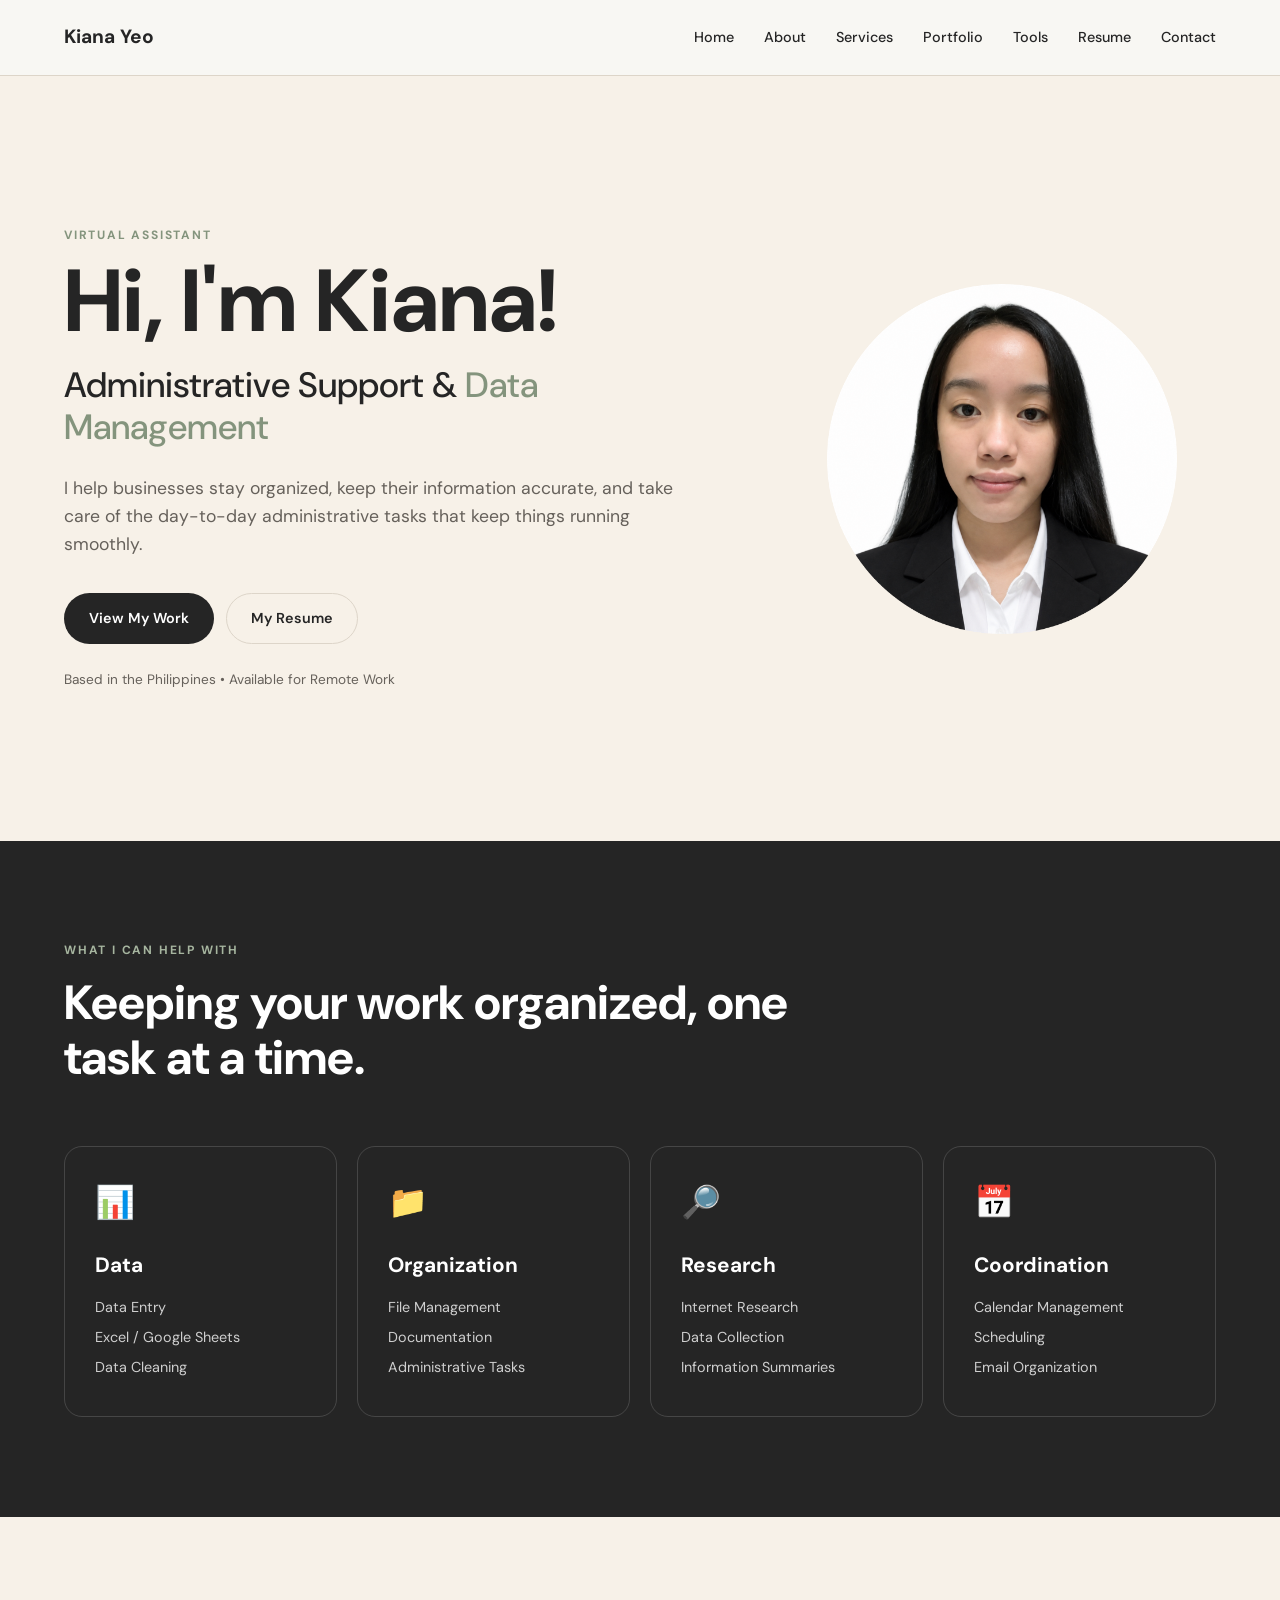
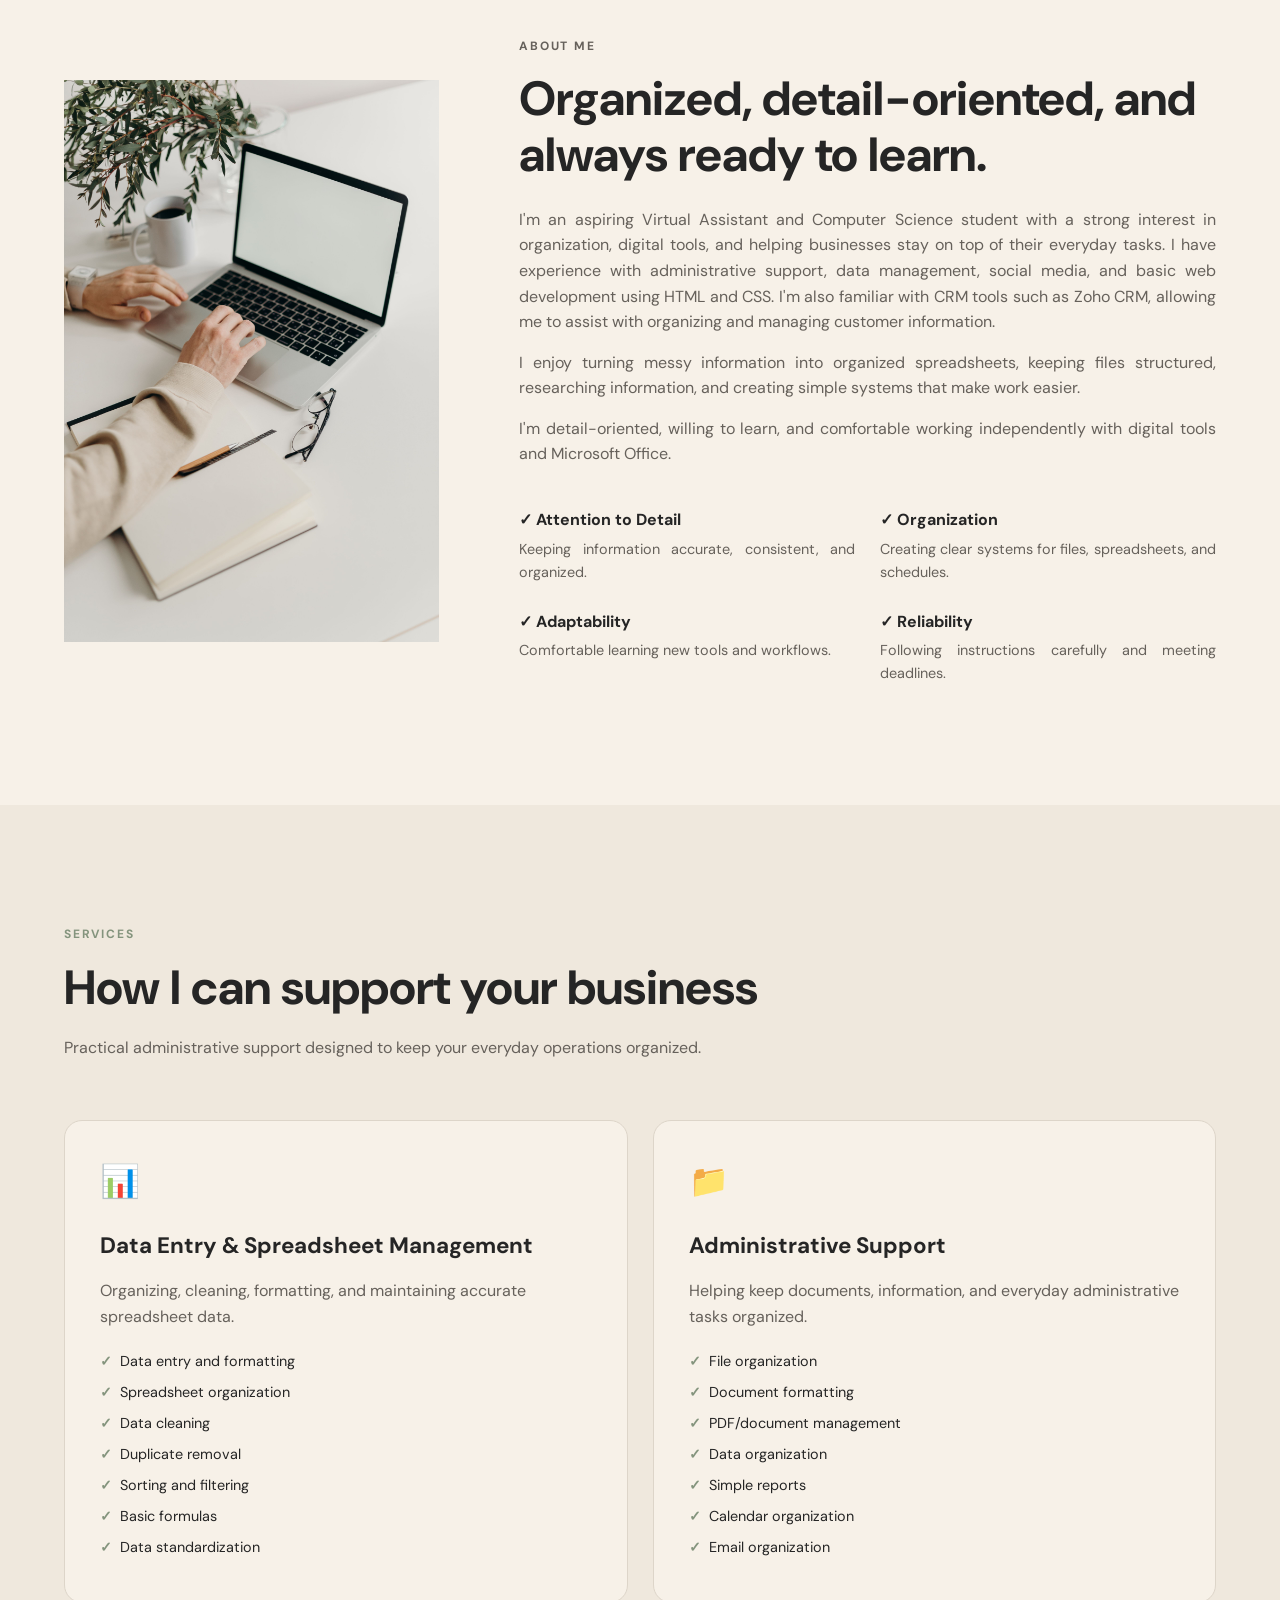
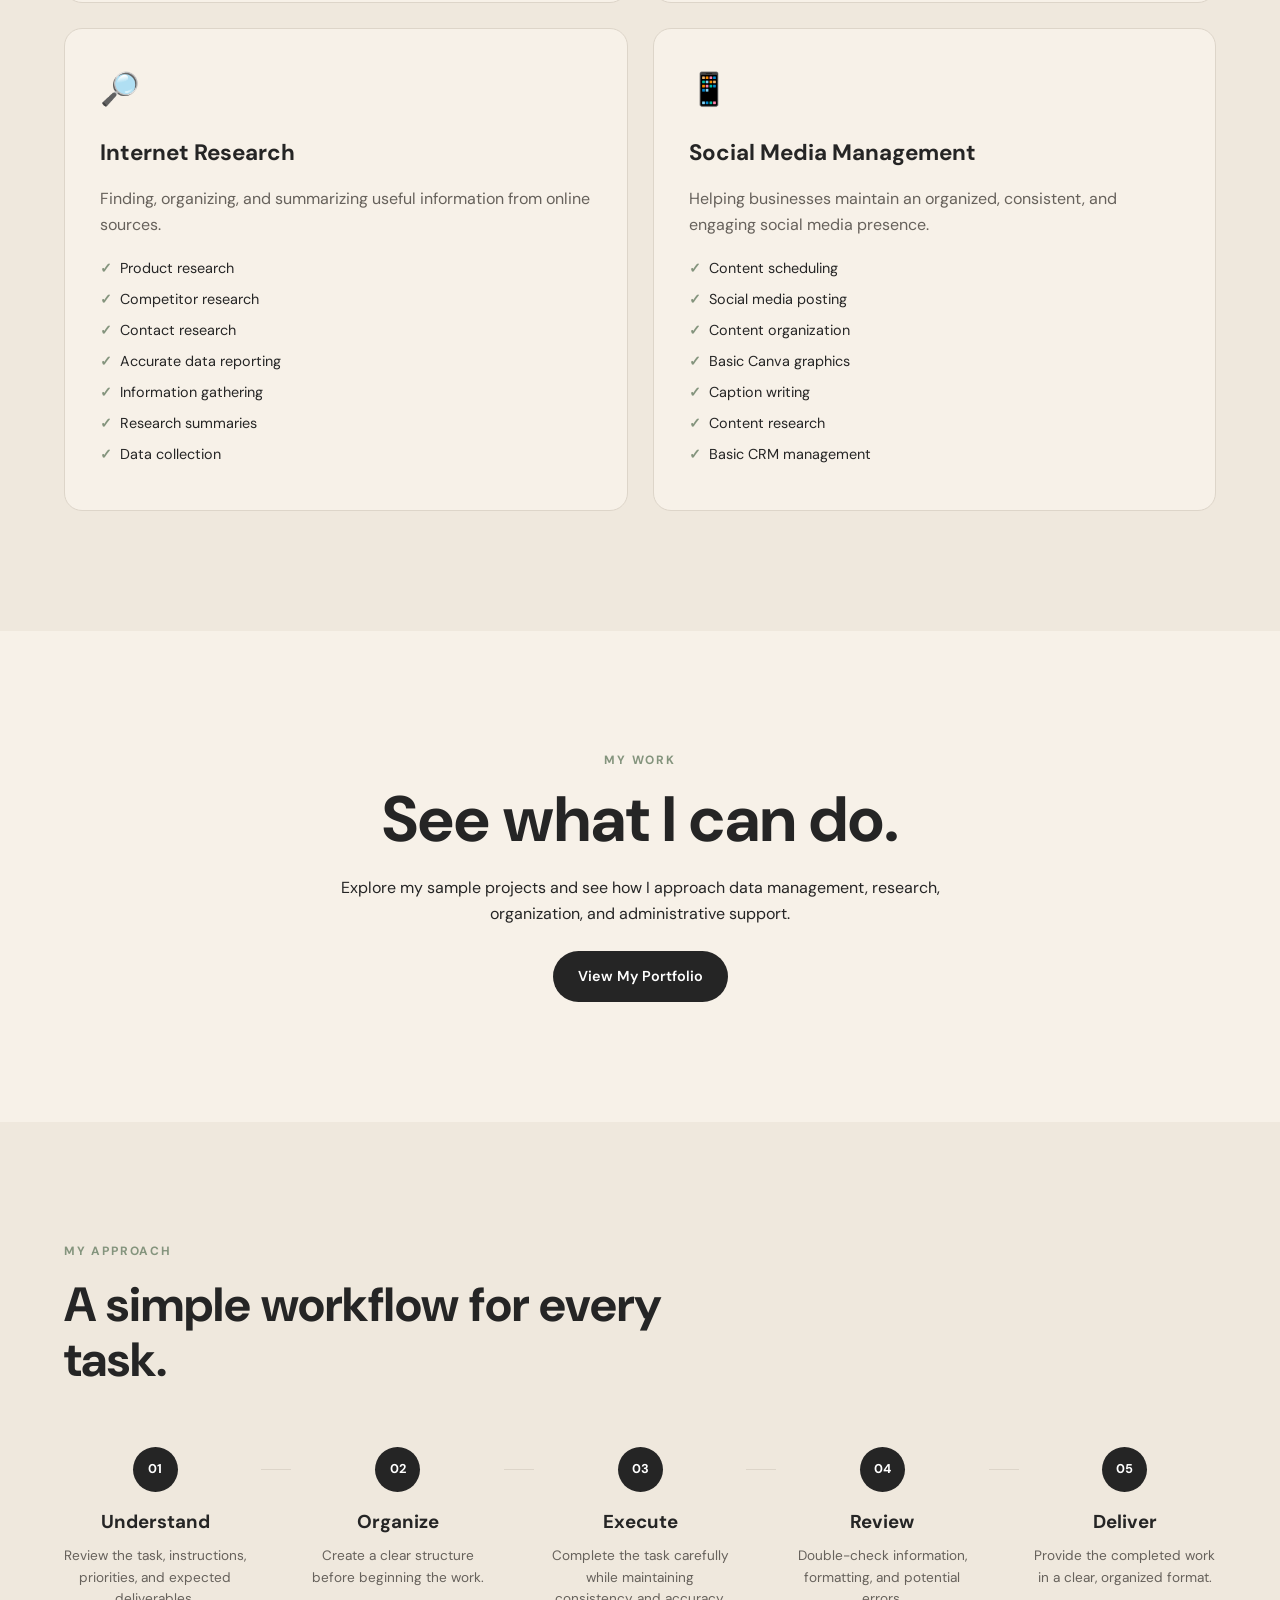
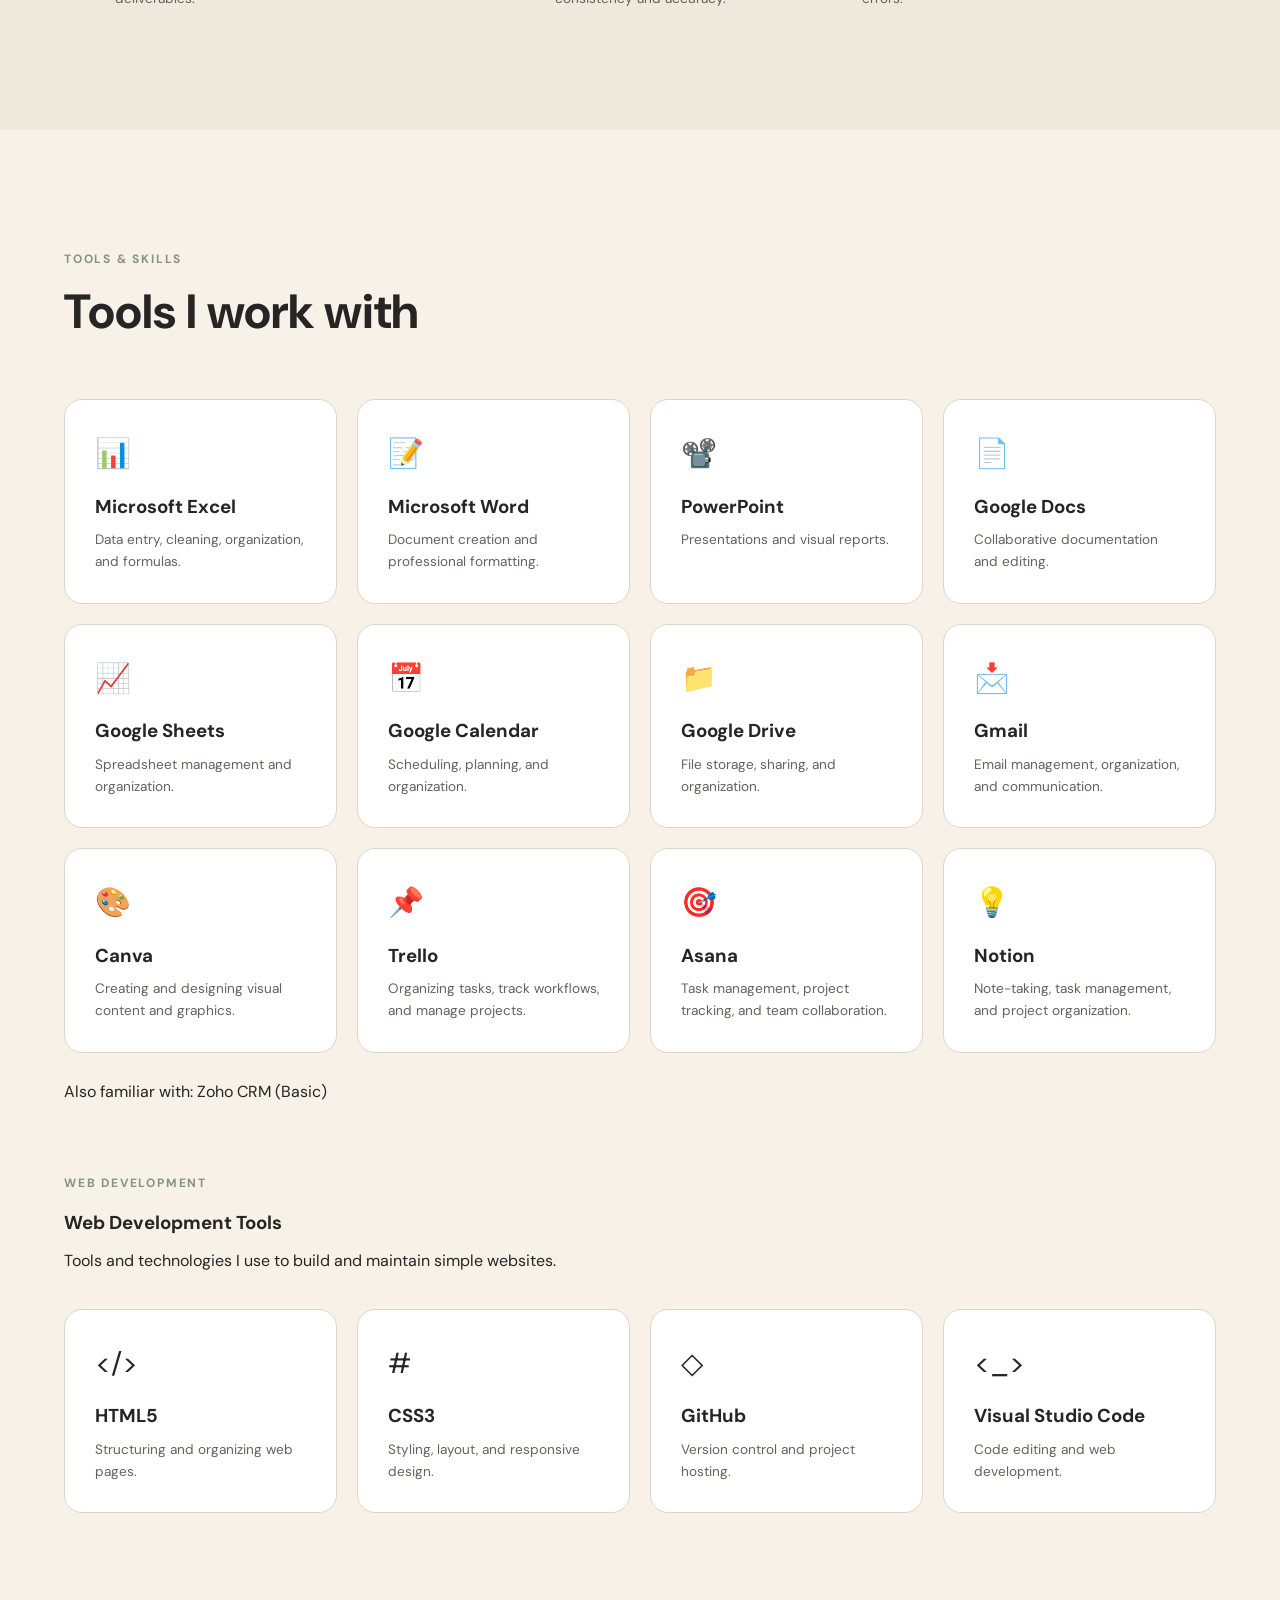
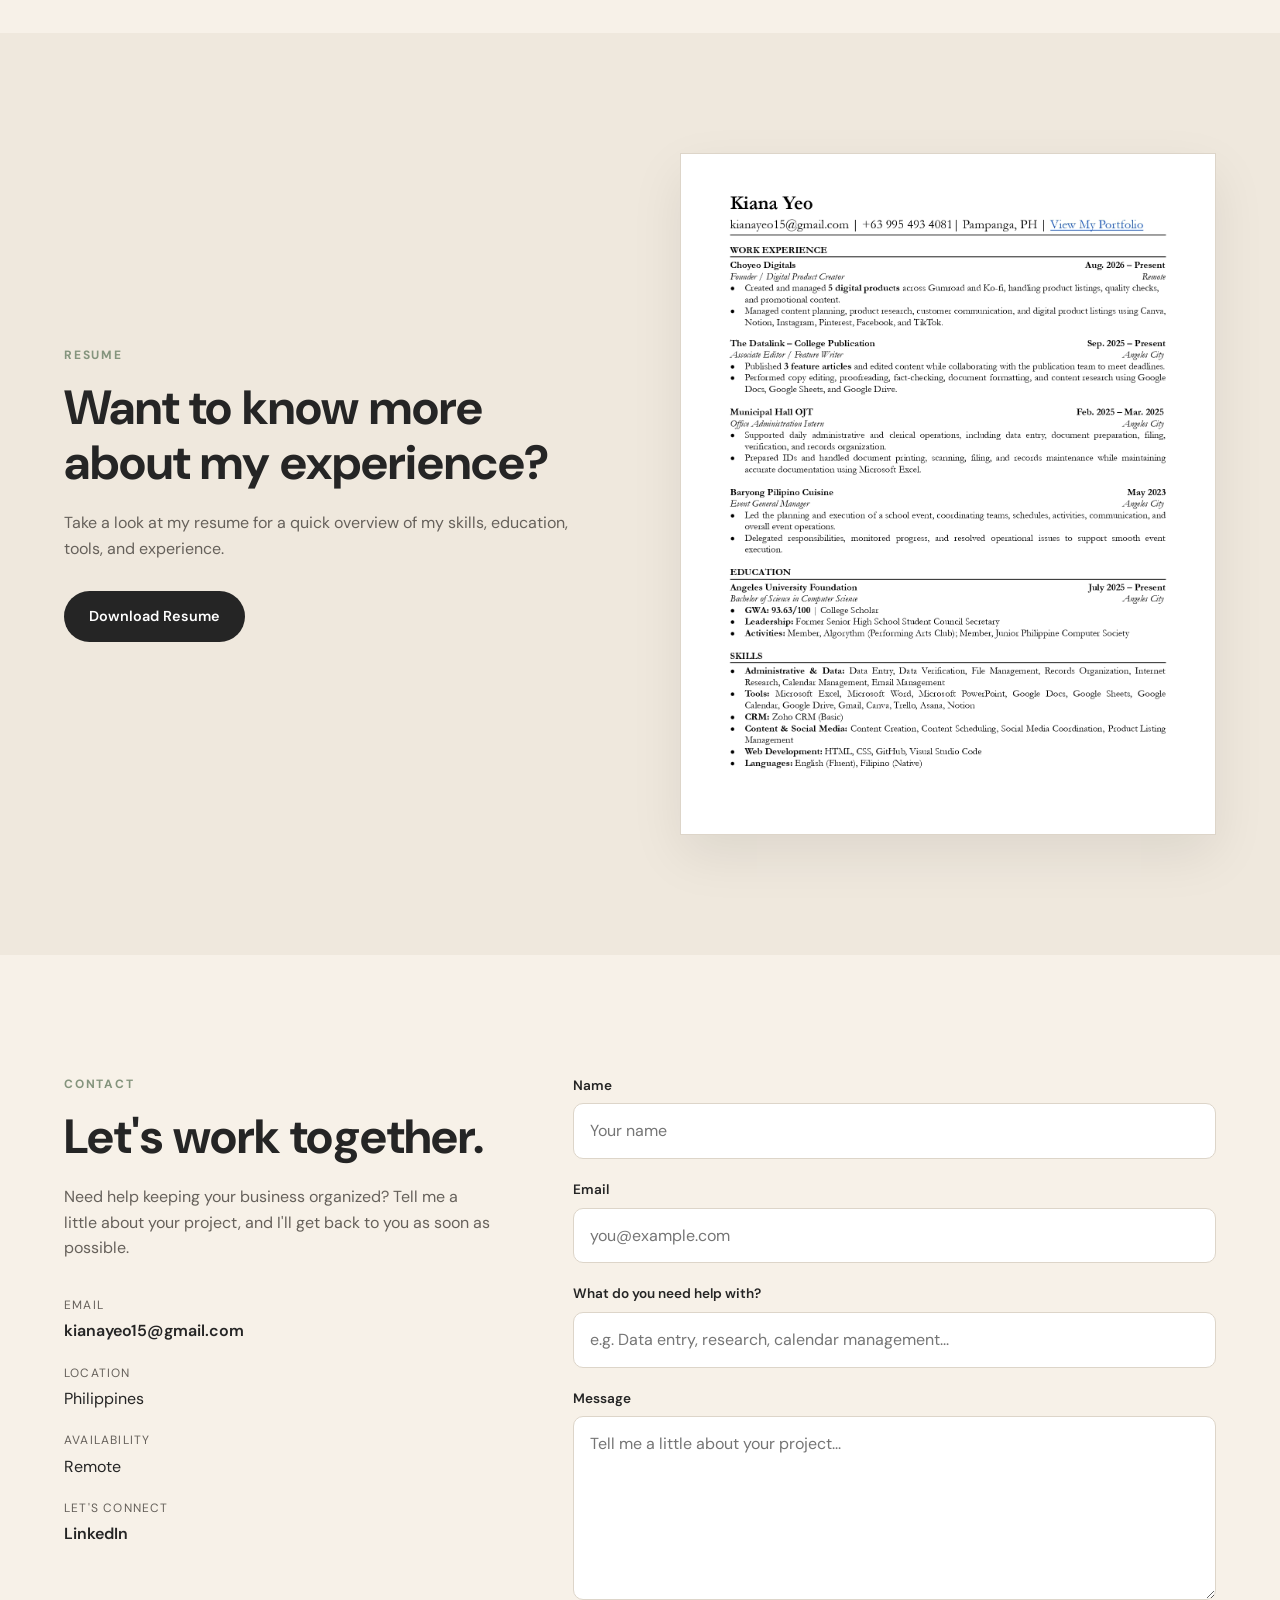
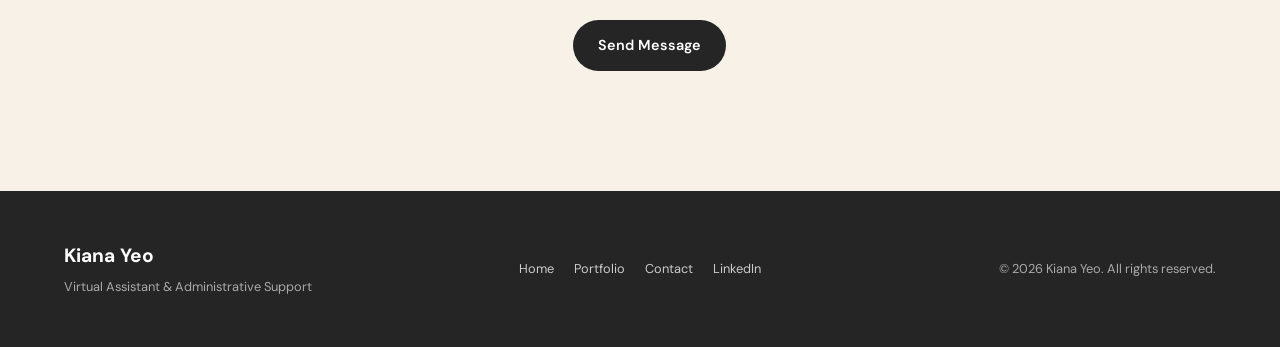
==== commit af59d861: "Update portfolio website" ====
--- a/index.html
+++ b/index.html
@@ -68,9 +68,9 @@
 
     <main>
 
-        <!-- =====================================================
-     HERO / HOME
-====================================================== -->
+    <!-- =====================================================
+        HERO / HOME
+    ====================================================== -->
 
         <section id="home" class="hero">
 
@@ -259,13 +259,14 @@
                     </h2>
 
                     <p>
-                        I'm an aspiring Virtual Assistant with a strong
-                        interest in organization, digital tools, and
-                        helping businesses stay on top of their everyday
-                        tasks. I also have experience with social media
-                        management and basic web development, including
-                        HTML and CSS, which allows me to assist with
-                        simple website-related tasks when needed.
+                        I'm an aspiring Virtual Assistant and Computer Science
+                        student with a strong interest in organization, digital 
+                        tools, and helping businesses stay on top of their everyday
+                        tasks. I have experience with administrative support, data 
+                        management, social media, and basic web development using HTML
+                        and CSS. I'm also familiar with CRM tools such as Zoho CRM, 
+                        allowing me to assist with organizing and managing customer 
+                        information.
                     </p>
 
                     <p>
@@ -464,7 +465,7 @@
                             <li>Basic Canva graphics</li>
                             <li>Caption writing</li>
                             <li>Content research</li>
-                            <li>Engagement monitoring</li>
+                            <li>Basic CRM management</li>
                         </ul>
 
                     </article>
@@ -798,6 +799,23 @@
                     <div class="tool-card">
 
                         <div class="tool-icon">
+                            🎨
+                        </div>
+
+                        <h3>
+                            Canva
+                        </h3>
+
+                        <p>
+                            Creating and designing visual
+                            content and graphics.
+                        </p>
+
+                    </div>
+
+                    <div class="tool-card">
+
+                        <div class="tool-icon">
                             📌
                         </div>
 
@@ -812,24 +830,6 @@
 
                     </div>
 
-
-                    <div class="tool-card">
-
-                        <div class="tool-icon">
-                            🎨
-                        </div>
-
-                        <h3>
-                            Canva
-                        </h3>
-
-                        <p>
-                            Creating and designing visual
-                            content and graphics.
-                        </p>
-
-                    </div>
-
                     <div class="tool-card">
 
                         <div class="tool-icon">
@@ -865,7 +865,8 @@
                     </div>
 
                 </div>
-
+<br>
+<p>Also familiar with: Zoho CRM (Basic)</p>
 
                 <!-- WEB DEVELOPMENT TOOLS -->
 
--- a/style.css
+++ b/style.css
@@ -540,6 +540,21 @@
     color: var(--text-light);
 
     margin-bottom: 12px;
+}
+
+.portfolio-sub-section {
+    grid-column: 1 / -1;
+    background-color: #A6B59F;
+    padding: 5px 32px;
+    border-radius: 16px;
+    margin: -40px 0 30px;
+}
+
+.portfolio-sub-section h2 {
+    margin: 0;
+    font-size: 25px;
+    font-weight: 700;
+    color: #252525;
 }
 
 /* Portfolio page heading only */
